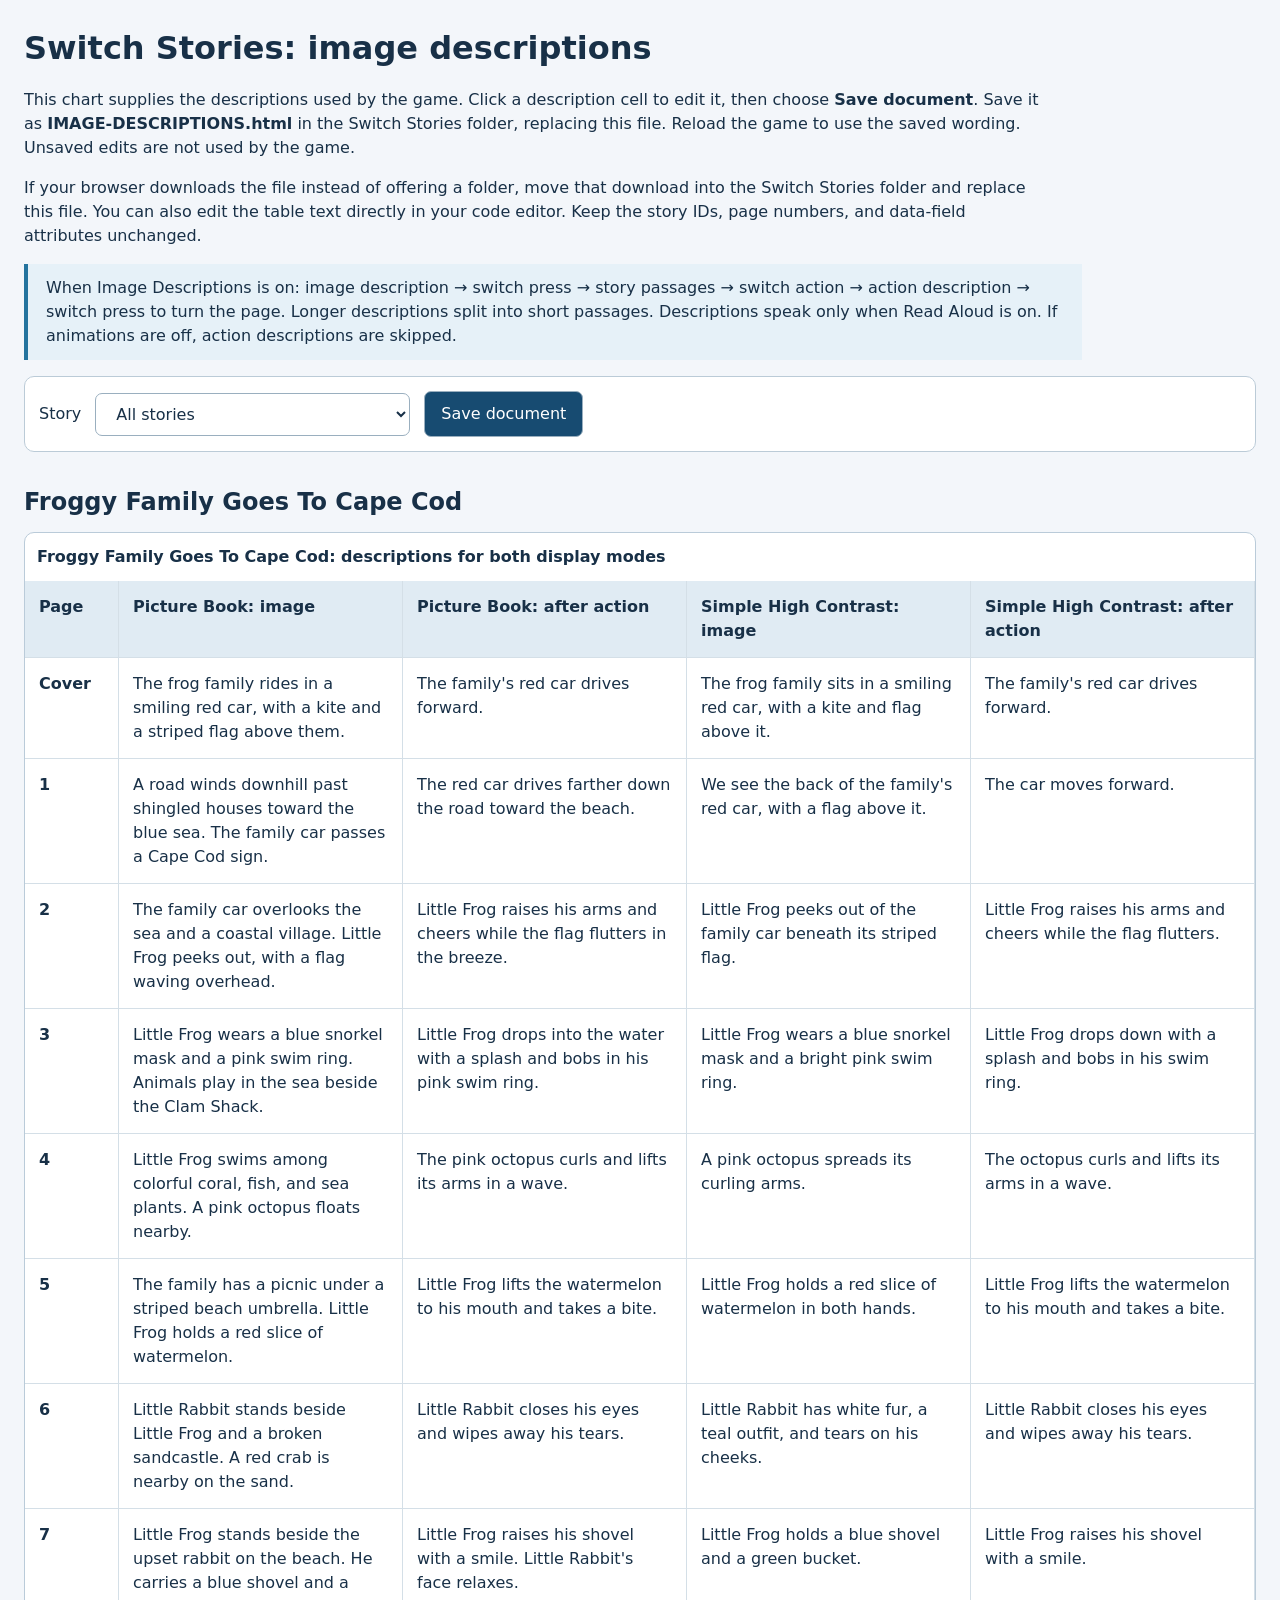
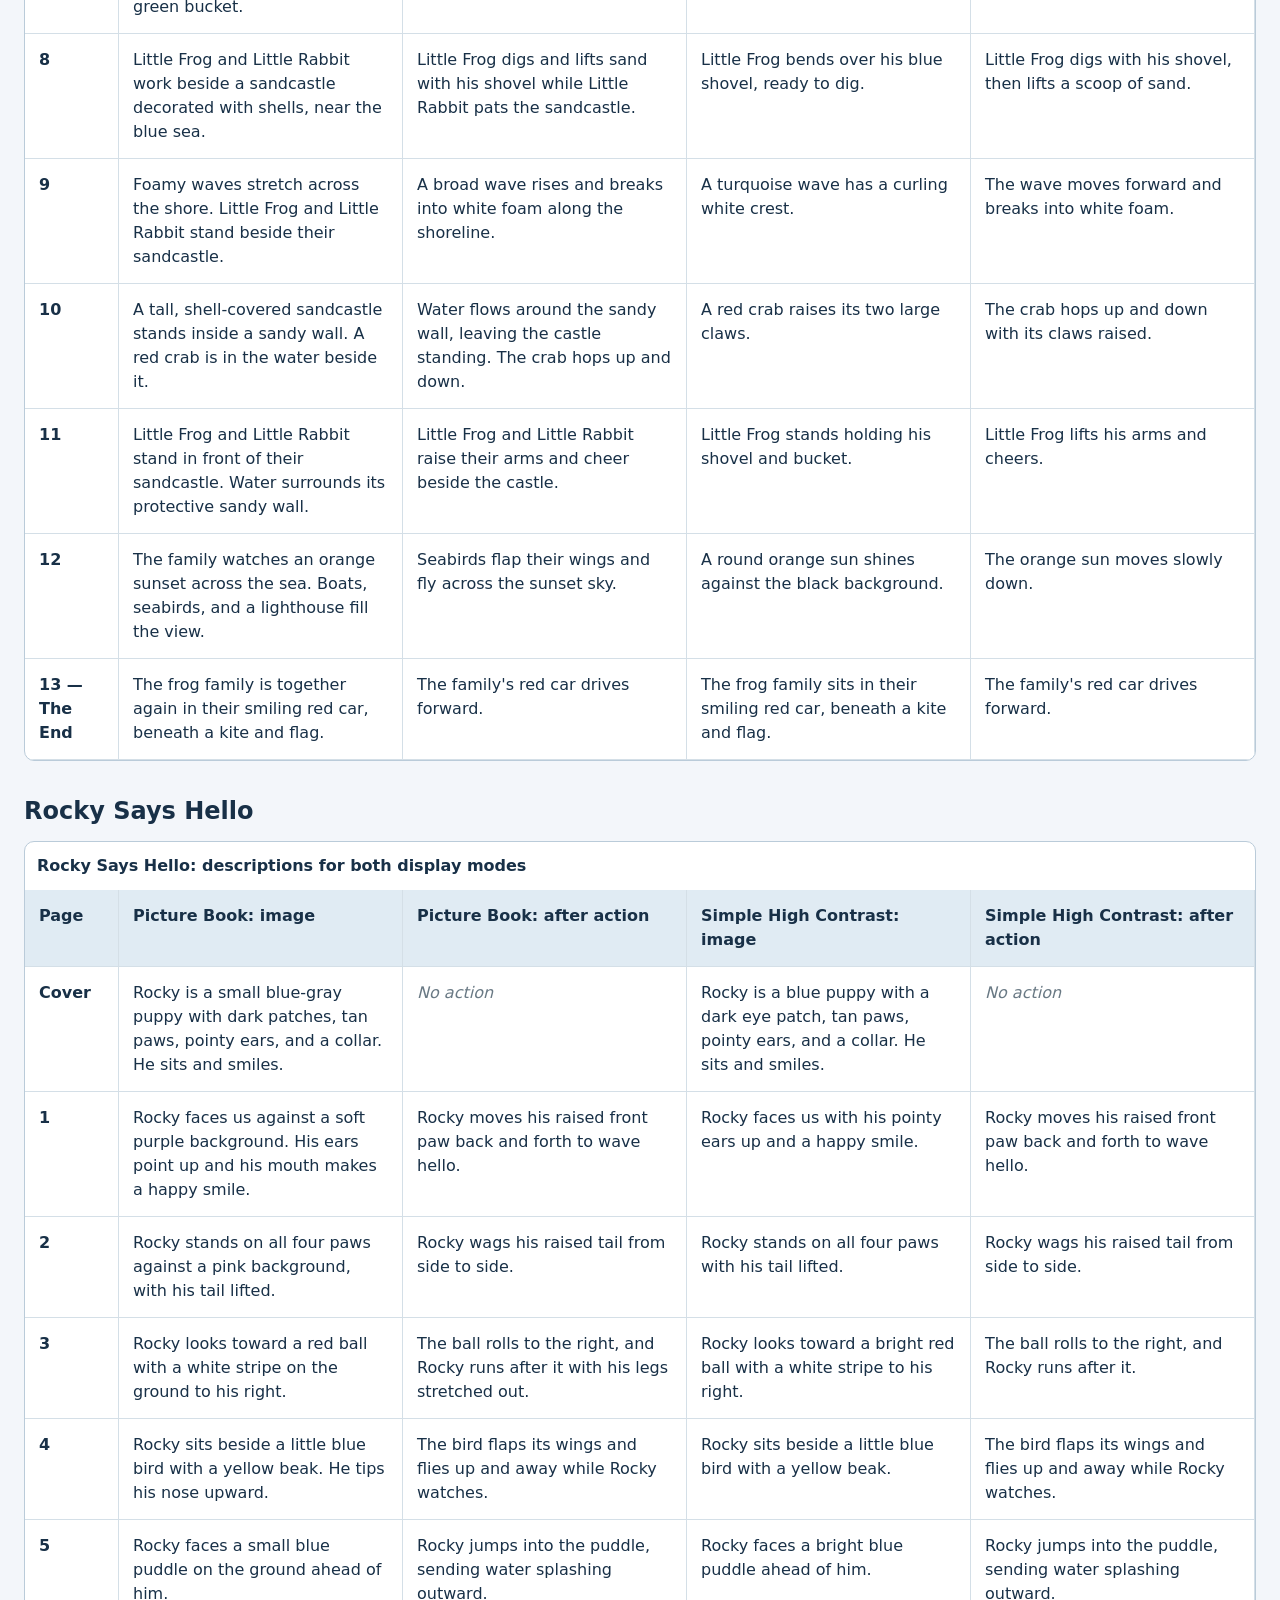
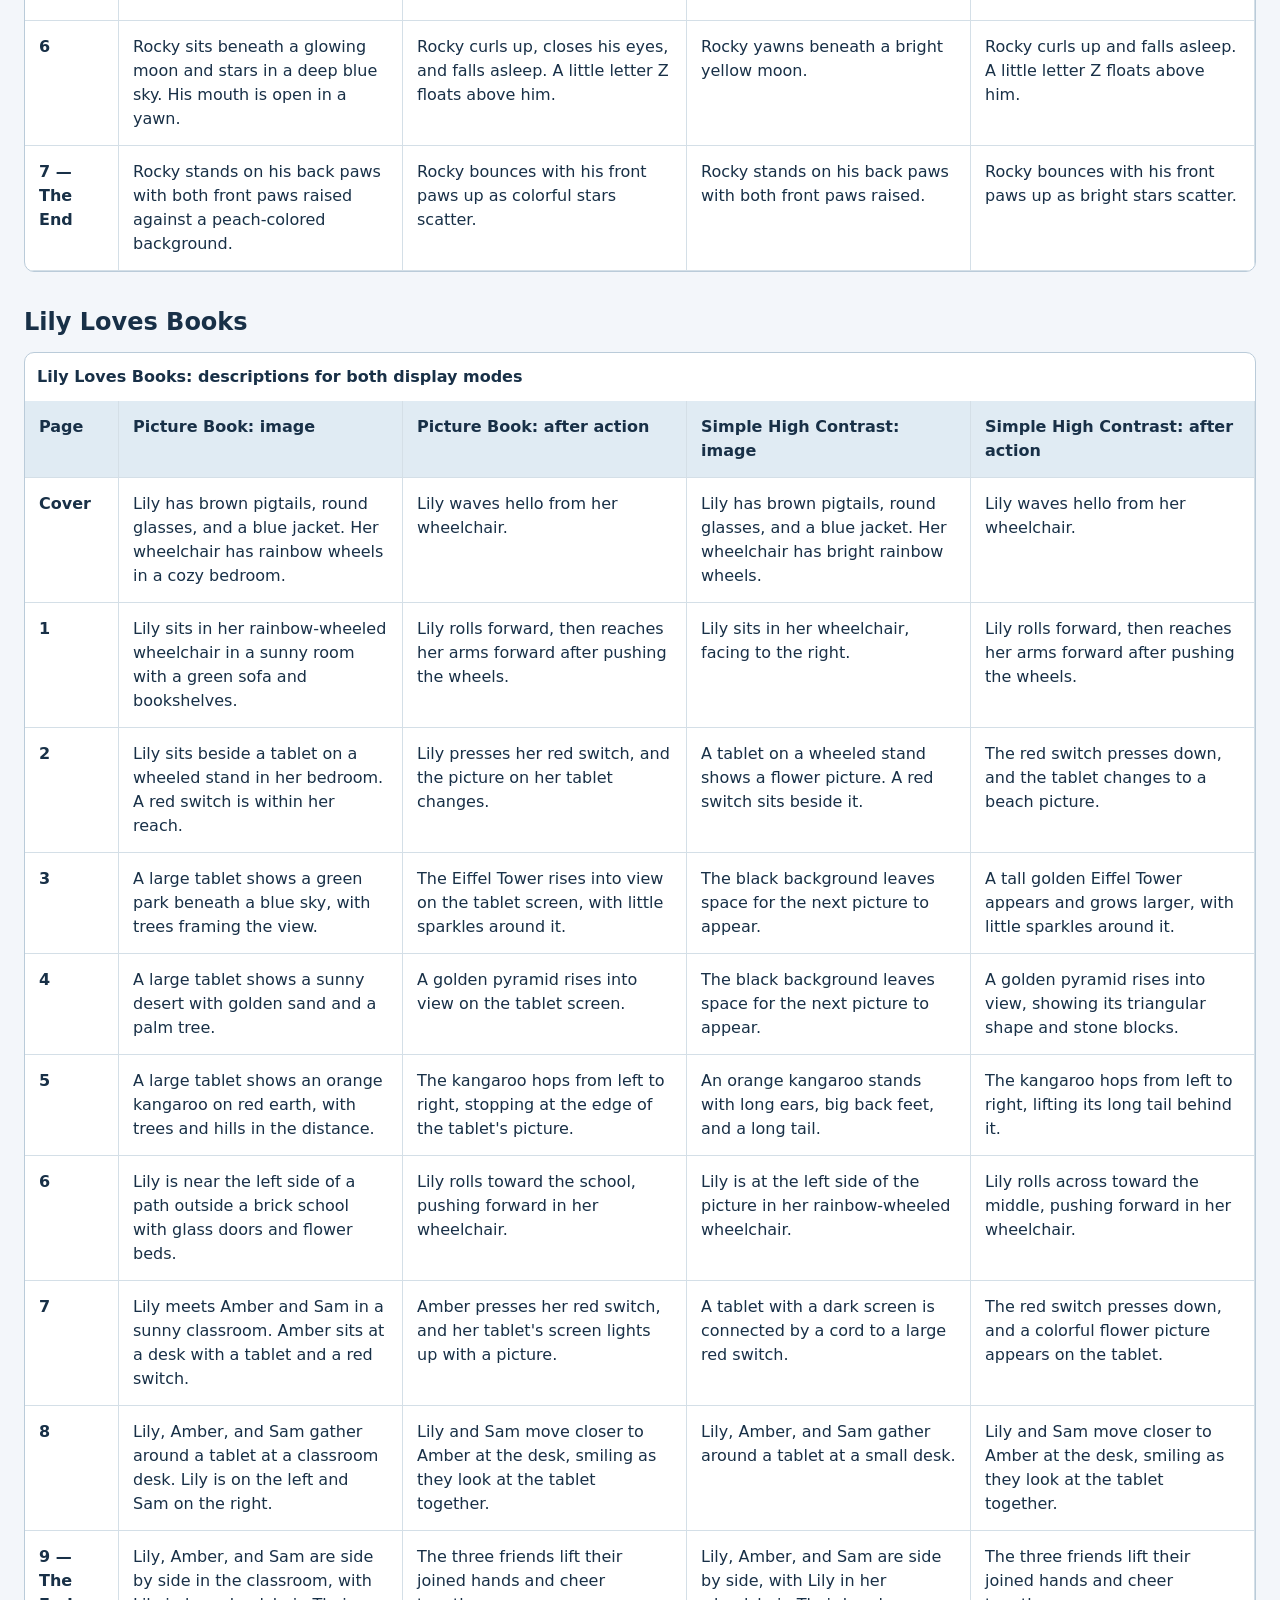
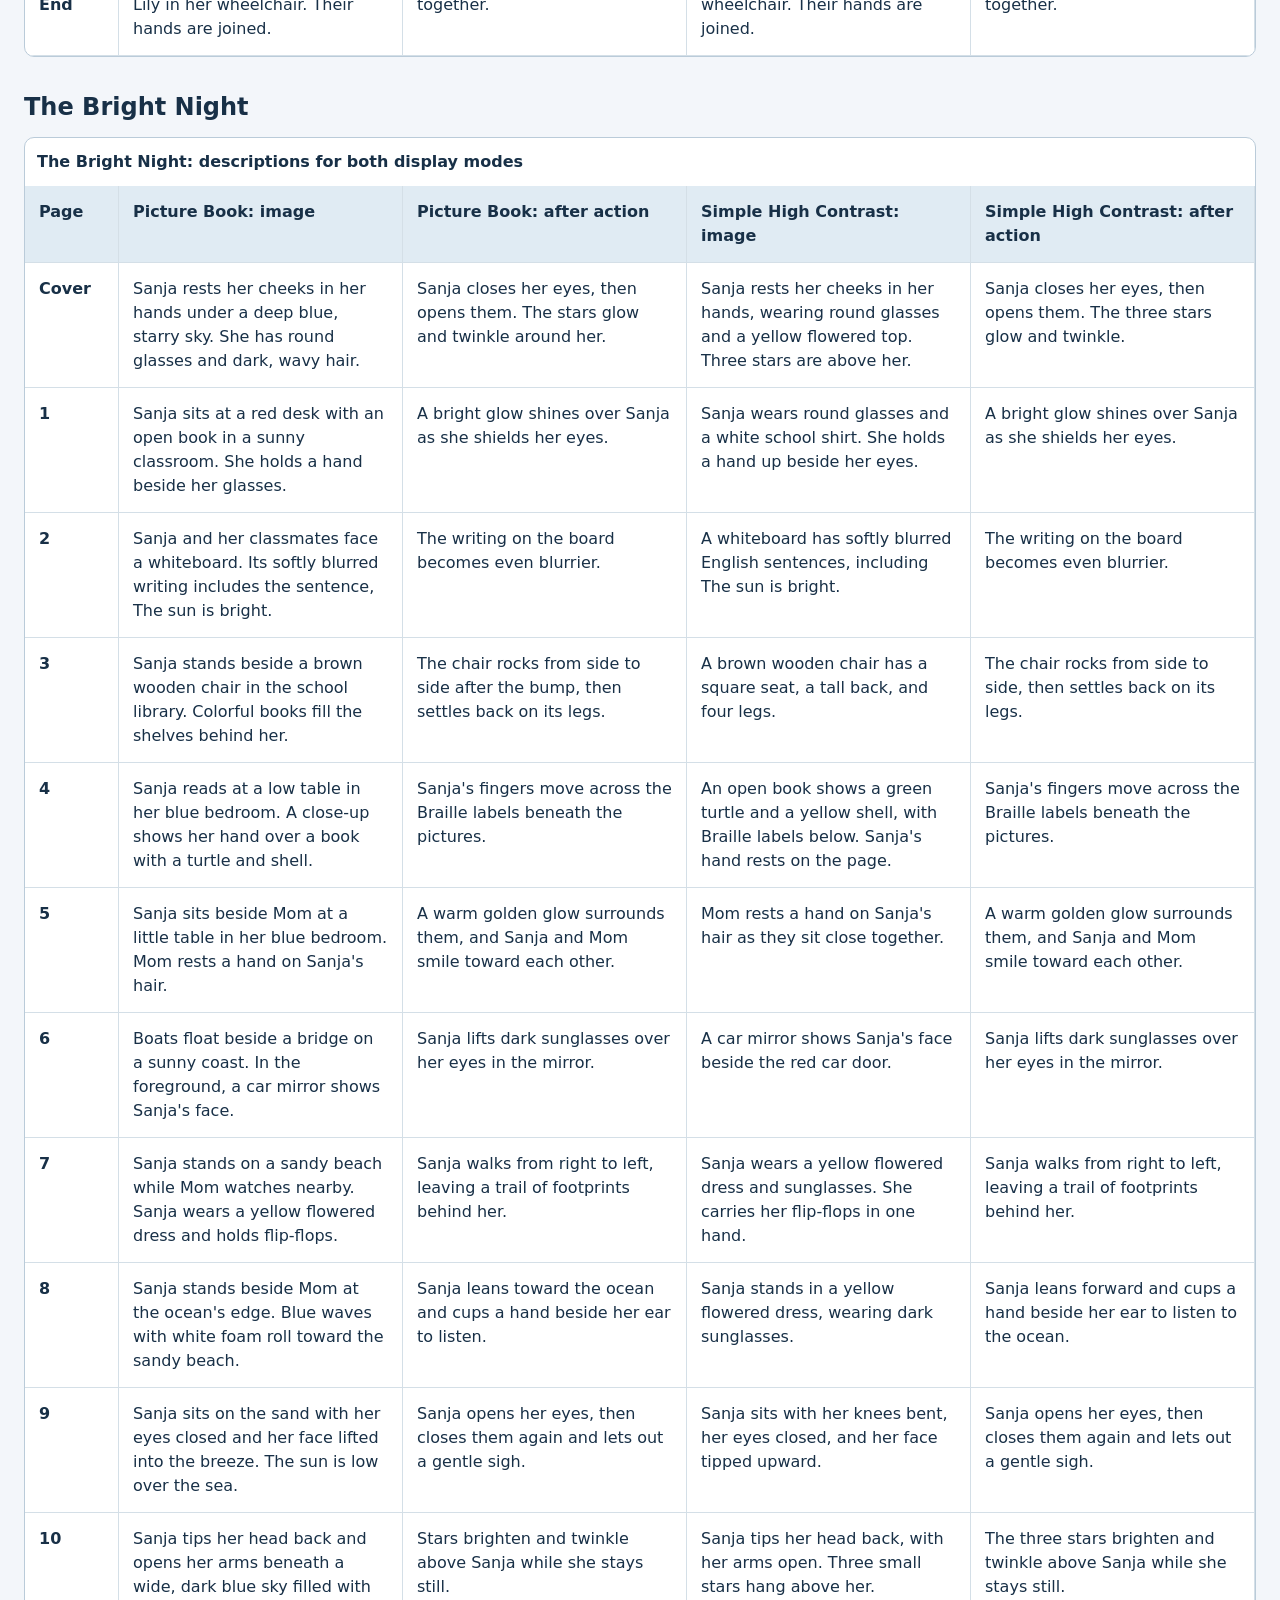
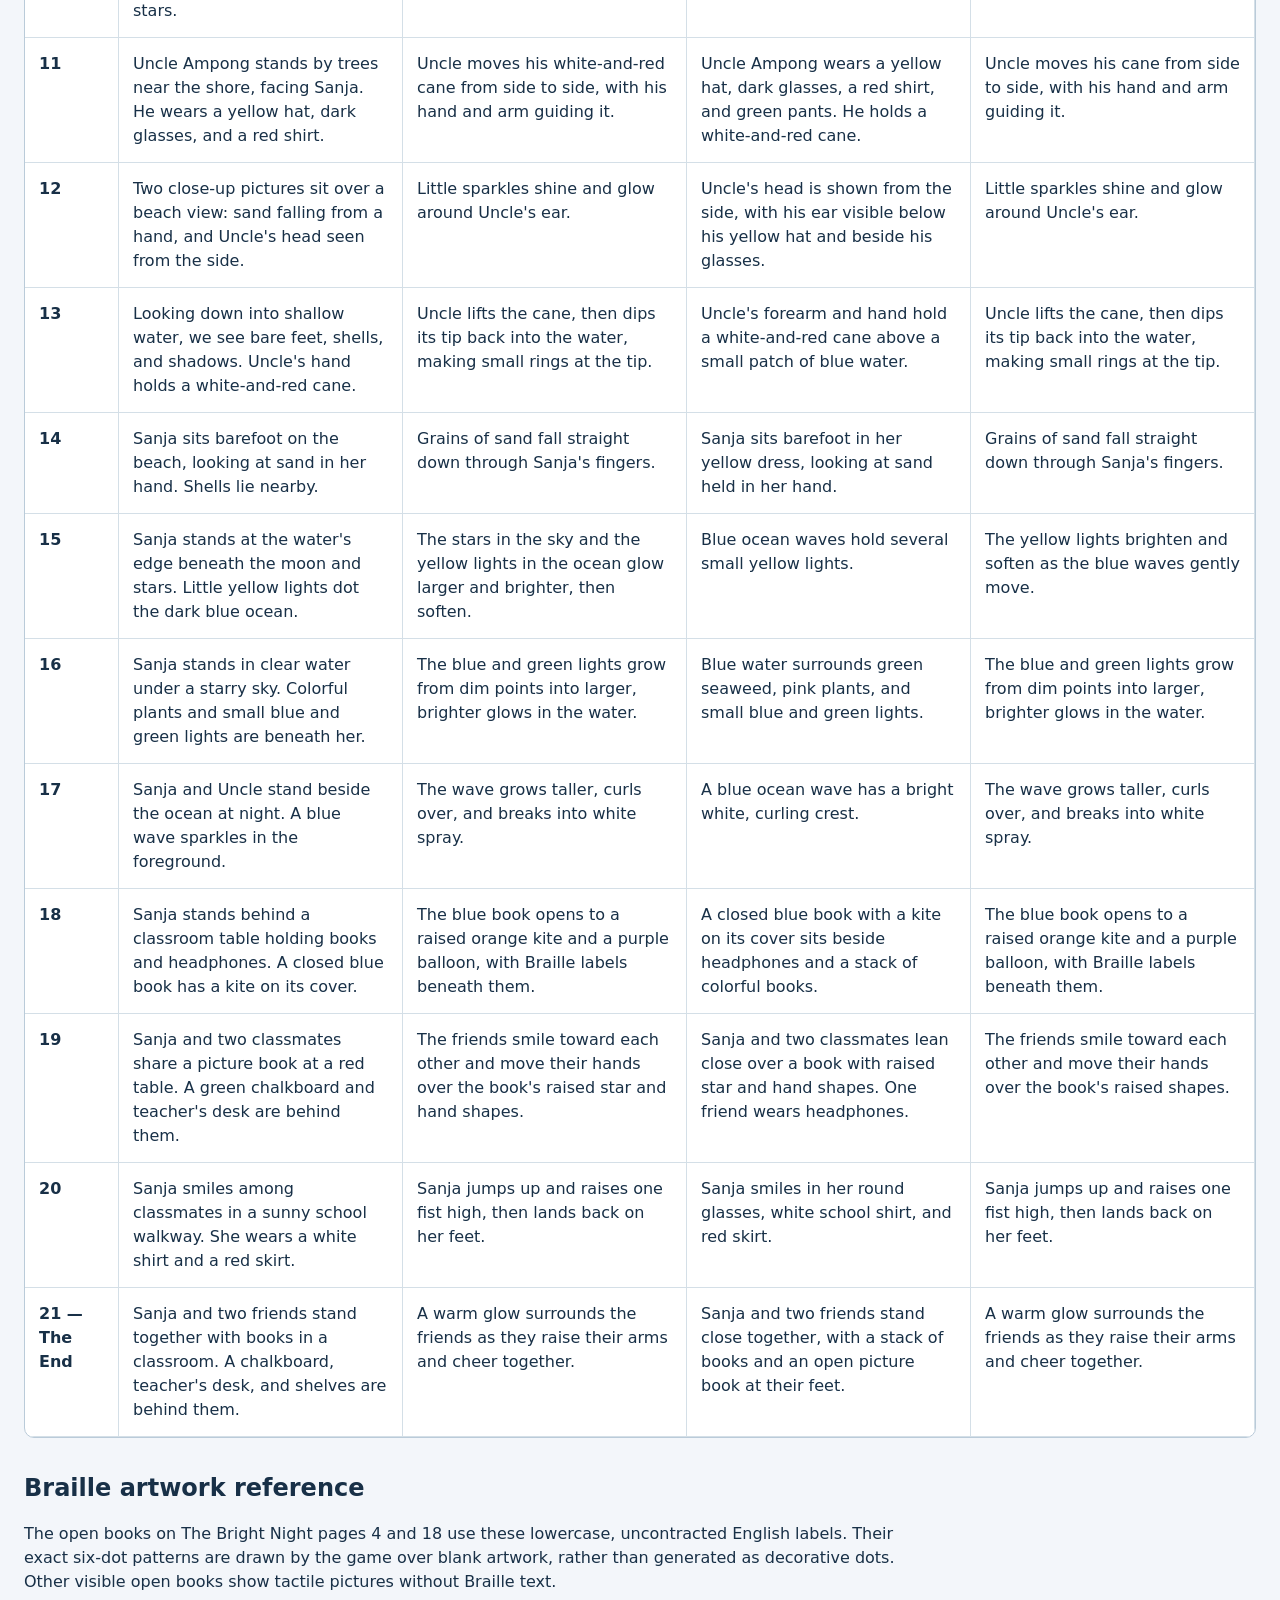
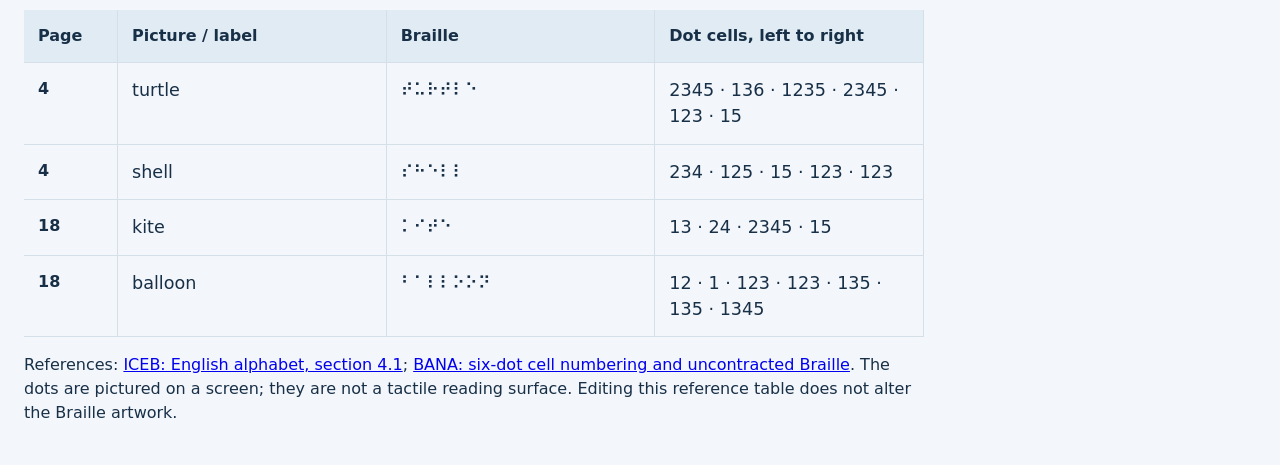
==== IMAGE-DESCRIPTIONS.html @ e86f1f26 "Switch Stories: website copy in its own Pages repo Moved from narbehouse.github.io/bennyshub/apps/ga" ====
<!doctype html>
<html lang="en">
<head>
<meta charset="utf-8">
<meta name="viewport" content="width=device-width,initial-scale=1">
<title>Switch Stories — Image Descriptions</title>
<style>
:root{font-family:system-ui,sans-serif;color:#183047;background:#f3f6fa;line-height:1.5}
body{margin:0;padding:24px}main{max-width:1560px;margin:auto}h1{margin:0;font-size:2rem}h2{margin:32px 0 12px}
p{max-width:100ch}.toolbar{position:sticky;top:0;z-index:2;display:flex;gap:14px;align-items:center;flex-wrap:wrap;background:#fff;padding:14px;border:1px solid #bbcbd7;border-radius:10px}
button,select{font:inherit;padding:10px 16px;border:1px solid #9aafbf;border-radius:7px;background:white;color:#183047}button{background:#174b71;color:white;cursor:pointer}
.table-scroll{overflow-x:auto;background:white;border-radius:10px;border:1px solid #bacbd9}
table{border-collapse:collapse;width:100%;min-width:960px;table-layout:fixed}th,td{padding:14px;text-align:left;vertical-align:top;border-bottom:1px solid #d4dfe7;border-right:1px solid #d4dfe7;overflow-wrap:anywhere}
thead th{background:#e0ebf3}th:first-child{width:65px}td:focus{outline:3px solid #146ca5;outline-offset:-3px;background:#fffbe3}td:empty:after{content:"No action";color:#697984;font-style:italic}
caption{padding:12px;text-align:left;font-weight:600}.note{padding:12px 18px;border-left:4px solid #24739e;background:#e6f1f8}
.braille{max-width:900px}.braille table{min-width:600px}.braille td{font-size:1.1rem}
@media print{.toolbar,.editor-help{display:none}body{padding:0;background:white}table{min-width:0;font-size:9pt}th,td{padding:7px}section{break-inside:auto}}
</style>
</head>
<body><main>
<h1>Switch Stories: image descriptions</h1>
<p class="editor-help">This chart supplies the descriptions used by the game. Click a description cell to edit it, then choose <strong>Save document</strong>. Save it as <strong>IMAGE-DESCRIPTIONS.html</strong> in the Switch Stories folder, replacing this file. Reload the game to use the saved wording. Unsaved edits are not used by the game.</p>
<p class="editor-help">If your browser downloads the file instead of offering a folder, move that download into the Switch Stories folder and replace this file. You can also edit the table text directly in your code editor. Keep the story IDs, page numbers, and data-field attributes unchanged.</p>
<p class="note">When Image Descriptions is on: image description → switch press → story passages → switch action → action description → switch press to turn the page. Longer descriptions split into short passages. Descriptions speak only when Read Aloud is on. If animations are off, action descriptions are skipped.</p>
<div class="toolbar">
<label for="story-filter">Story</label><select id="story-filter"><option value="">All stories</option><option value="froggy-family-goes-to-cape-cod">Froggy Family Goes To Cape Cod</option><option value="rocky-says-hello">Rocky Says Hello</option><option value="lily-loves-books">Lily Loves Books</option><option value="the-bright-night">The Bright Night</option></select>
<button id="save-chart" type="button">Save document</button><span id="save-status" role="status"></span>
</div>
<section data-story-section="froggy-family-goes-to-cape-cod">
<h2>Froggy Family Goes To Cape Cod</h2>
<div class="table-scroll"><table><caption>Froggy Family Goes To Cape Cod: descriptions for both display modes</caption>
<thead><tr><th scope="col">Page</th><th scope="col">Picture Book: image</th><th scope="col">Picture Book: after action</th><th scope="col">Simple High Contrast: image</th><th scope="col">Simple High Contrast: after action</th></tr></thead>
<tbody>
<tr data-story="froggy-family-goes-to-cape-cod" data-page="0"><th scope="row">Cover</th><td data-field="bookImage">The frog family rides in a smiling red car, with a kite and a striped flag above them.</td><td data-field="bookAction">The family's red car drives forward.</td><td data-field="simpleImage">The frog family sits in a smiling red car, with a kite and flag above it.</td><td data-field="simpleAction">The family's red car drives forward.</td></tr>
<tr data-story="froggy-family-goes-to-cape-cod" data-page="1"><th scope="row">1</th><td data-field="bookImage">A road winds downhill past shingled houses toward the blue sea. The family car passes a Cape Cod sign.</td><td data-field="bookAction">The red car drives farther down the road toward the beach.</td><td data-field="simpleImage">We see the back of the family's red car, with a flag above it.</td><td data-field="simpleAction">The car moves forward.</td></tr>
<tr data-story="froggy-family-goes-to-cape-cod" data-page="2"><th scope="row">2</th><td data-field="bookImage">The family car overlooks the sea and a coastal village. Little Frog peeks out, with a flag waving overhead.</td><td data-field="bookAction">Little Frog raises his arms and cheers while the flag flutters in the breeze.</td><td data-field="simpleImage">Little Frog peeks out of the family car beneath its striped flag.</td><td data-field="simpleAction">Little Frog raises his arms and cheers while the flag flutters.</td></tr>
<tr data-story="froggy-family-goes-to-cape-cod" data-page="3"><th scope="row">3</th><td data-field="bookImage">Little Frog wears a blue snorkel mask and a pink swim ring. Animals play in the sea beside the Clam Shack.</td><td data-field="bookAction">Little Frog drops into the water with a splash and bobs in his pink swim ring.</td><td data-field="simpleImage">Little Frog wears a blue snorkel mask and a bright pink swim ring.</td><td data-field="simpleAction">Little Frog drops down with a splash and bobs in his swim ring.</td></tr>
<tr data-story="froggy-family-goes-to-cape-cod" data-page="4"><th scope="row">4</th><td data-field="bookImage">Little Frog swims among colorful coral, fish, and sea plants. A pink octopus floats nearby.</td><td data-field="bookAction">The pink octopus curls and lifts its arms in a wave.</td><td data-field="simpleImage">A pink octopus spreads its curling arms.</td><td data-field="simpleAction">The octopus curls and lifts its arms in a wave.</td></tr>
<tr data-story="froggy-family-goes-to-cape-cod" data-page="5"><th scope="row">5</th><td data-field="bookImage">The family has a picnic under a striped beach umbrella. Little Frog holds a red slice of watermelon.</td><td data-field="bookAction">Little Frog lifts the watermelon to his mouth and takes a bite.</td><td data-field="simpleImage">Little Frog holds a red slice of watermelon in both hands.</td><td data-field="simpleAction">Little Frog lifts the watermelon to his mouth and takes a bite.</td></tr>
<tr data-story="froggy-family-goes-to-cape-cod" data-page="6"><th scope="row">6</th><td data-field="bookImage">Little Rabbit stands beside Little Frog and a broken sandcastle. A red crab is nearby on the sand.</td><td data-field="bookAction">Little Rabbit closes his eyes and wipes away his tears.</td><td data-field="simpleImage">Little Rabbit has white fur, a teal outfit, and tears on his cheeks.</td><td data-field="simpleAction">Little Rabbit closes his eyes and wipes away his tears.</td></tr>
<tr data-story="froggy-family-goes-to-cape-cod" data-page="7"><th scope="row">7</th><td data-field="bookImage">Little Frog stands beside the upset rabbit on the beach. He carries a blue shovel and a green bucket.</td><td data-field="bookAction">Little Frog raises his shovel with a smile. Little Rabbit's face relaxes.</td><td data-field="simpleImage">Little Frog holds a blue shovel and a green bucket.</td><td data-field="simpleAction">Little Frog raises his shovel with a smile.</td></tr>
<tr data-story="froggy-family-goes-to-cape-cod" data-page="8"><th scope="row">8</th><td data-field="bookImage">Little Frog and Little Rabbit work beside a sandcastle decorated with shells, near the blue sea.</td><td data-field="bookAction">Little Frog digs and lifts sand with his shovel while Little Rabbit pats the sandcastle.</td><td data-field="simpleImage">Little Frog bends over his blue shovel, ready to dig.</td><td data-field="simpleAction">Little Frog digs with his shovel, then lifts a scoop of sand.</td></tr>
<tr data-story="froggy-family-goes-to-cape-cod" data-page="9"><th scope="row">9</th><td data-field="bookImage">Foamy waves stretch across the shore. Little Frog and Little Rabbit stand beside their sandcastle.</td><td data-field="bookAction">A broad wave rises and breaks into white foam along the shoreline.</td><td data-field="simpleImage">A turquoise wave has a curling white crest.</td><td data-field="simpleAction">The wave moves forward and breaks into white foam.</td></tr>
<tr data-story="froggy-family-goes-to-cape-cod" data-page="10"><th scope="row">10</th><td data-field="bookImage">A tall, shell-covered sandcastle stands inside a sandy wall. A red crab is in the water beside it.</td><td data-field="bookAction">Water flows around the sandy wall, leaving the castle standing. The crab hops up and down.</td><td data-field="simpleImage">A red crab raises its two large claws.</td><td data-field="simpleAction">The crab hops up and down with its claws raised.</td></tr>
<tr data-story="froggy-family-goes-to-cape-cod" data-page="11"><th scope="row">11</th><td data-field="bookImage">Little Frog and Little Rabbit stand in front of their sandcastle. Water surrounds its protective sandy wall.</td><td data-field="bookAction">Little Frog and Little Rabbit raise their arms and cheer beside the castle.</td><td data-field="simpleImage">Little Frog stands holding his shovel and bucket.</td><td data-field="simpleAction">Little Frog lifts his arms and cheers.</td></tr>
<tr data-story="froggy-family-goes-to-cape-cod" data-page="12"><th scope="row">12</th><td data-field="bookImage">The family watches an orange sunset across the sea. Boats, seabirds, and a lighthouse fill the view.</td><td data-field="bookAction">Seabirds flap their wings and fly across the sunset sky.</td><td data-field="simpleImage">A round orange sun shines against the black background.</td><td data-field="simpleAction">The orange sun moves slowly down.</td></tr>
<tr data-story="froggy-family-goes-to-cape-cod" data-page="13"><th scope="row">13 — The End</th><td data-field="bookImage">The frog family is together again in their smiling red car, beneath a kite and flag.</td><td data-field="bookAction">The family's red car drives forward.</td><td data-field="simpleImage">The frog family sits in their smiling red car, beneath a kite and flag.</td><td data-field="simpleAction">The family's red car drives forward.</td></tr>
</tbody></table></div>
</section>
<section data-story-section="rocky-says-hello">
<h2>Rocky Says Hello</h2>
<div class="table-scroll"><table><caption>Rocky Says Hello: descriptions for both display modes</caption>
<thead><tr><th scope="col">Page</th><th scope="col">Picture Book: image</th><th scope="col">Picture Book: after action</th><th scope="col">Simple High Contrast: image</th><th scope="col">Simple High Contrast: after action</th></tr></thead>
<tbody>
<tr data-story="rocky-says-hello" data-page="0"><th scope="row">Cover</th><td data-field="bookImage">Rocky is a small blue-gray puppy with dark patches, tan paws, pointy ears, and a collar. He sits and smiles.</td><td data-field="bookAction"></td><td data-field="simpleImage">Rocky is a blue puppy with a dark eye patch, tan paws, pointy ears, and a collar. He sits and smiles.</td><td data-field="simpleAction"></td></tr>
<tr data-story="rocky-says-hello" data-page="1"><th scope="row">1</th><td data-field="bookImage">Rocky faces us against a soft purple background. His ears point up and his mouth makes a happy smile.</td><td data-field="bookAction">Rocky moves his raised front paw back and forth to wave hello.</td><td data-field="simpleImage">Rocky faces us with his pointy ears up and a happy smile.</td><td data-field="simpleAction">Rocky moves his raised front paw back and forth to wave hello.</td></tr>
<tr data-story="rocky-says-hello" data-page="2"><th scope="row">2</th><td data-field="bookImage">Rocky stands on all four paws against a pink background, with his tail lifted.</td><td data-field="bookAction">Rocky wags his raised tail from side to side.</td><td data-field="simpleImage">Rocky stands on all four paws with his tail lifted.</td><td data-field="simpleAction">Rocky wags his raised tail from side to side.</td></tr>
<tr data-story="rocky-says-hello" data-page="3"><th scope="row">3</th><td data-field="bookImage">Rocky looks toward a red ball with a white stripe on the ground to his right.</td><td data-field="bookAction">The ball rolls to the right, and Rocky runs after it with his legs stretched out.</td><td data-field="simpleImage">Rocky looks toward a bright red ball with a white stripe to his right.</td><td data-field="simpleAction">The ball rolls to the right, and Rocky runs after it.</td></tr>
<tr data-story="rocky-says-hello" data-page="4"><th scope="row">4</th><td data-field="bookImage">Rocky sits beside a little blue bird with a yellow beak. He tips his nose upward.</td><td data-field="bookAction">The bird flaps its wings and flies up and away while Rocky watches.</td><td data-field="simpleImage">Rocky sits beside a little blue bird with a yellow beak.</td><td data-field="simpleAction">The bird flaps its wings and flies up and away while Rocky watches.</td></tr>
<tr data-story="rocky-says-hello" data-page="5"><th scope="row">5</th><td data-field="bookImage">Rocky faces a small blue puddle on the ground ahead of him.</td><td data-field="bookAction">Rocky jumps into the puddle, sending water splashing outward.</td><td data-field="simpleImage">Rocky faces a bright blue puddle ahead of him.</td><td data-field="simpleAction">Rocky jumps into the puddle, sending water splashing outward.</td></tr>
<tr data-story="rocky-says-hello" data-page="6"><th scope="row">6</th><td data-field="bookImage">Rocky sits beneath a glowing moon and stars in a deep blue sky. His mouth is open in a yawn.</td><td data-field="bookAction">Rocky curls up, closes his eyes, and falls asleep. A little letter Z floats above him.</td><td data-field="simpleImage">Rocky yawns beneath a bright yellow moon.</td><td data-field="simpleAction">Rocky curls up and falls asleep. A little letter Z floats above him.</td></tr>
<tr data-story="rocky-says-hello" data-page="7"><th scope="row">7 — The End</th><td data-field="bookImage">Rocky stands on his back paws with both front paws raised against a peach-colored background.</td><td data-field="bookAction">Rocky bounces with his front paws up as colorful stars scatter.</td><td data-field="simpleImage">Rocky stands on his back paws with both front paws raised.</td><td data-field="simpleAction">Rocky bounces with his front paws up as bright stars scatter.</td></tr>
</tbody></table></div>
</section>
<section data-story-section="lily-loves-books">
<h2>Lily Loves Books</h2>
<div class="table-scroll"><table><caption>Lily Loves Books: descriptions for both display modes</caption>
<thead><tr><th scope="col">Page</th><th scope="col">Picture Book: image</th><th scope="col">Picture Book: after action</th><th scope="col">Simple High Contrast: image</th><th scope="col">Simple High Contrast: after action</th></tr></thead>
<tbody>
<tr data-story="lily-loves-books" data-page="0"><th scope="row">Cover</th><td data-field="bookImage">Lily has brown pigtails, round glasses, and a blue jacket. Her wheelchair has rainbow wheels in a cozy bedroom.</td><td data-field="bookAction">Lily waves hello from her wheelchair.</td><td data-field="simpleImage">Lily has brown pigtails, round glasses, and a blue jacket. Her wheelchair has bright rainbow wheels.</td><td data-field="simpleAction">Lily waves hello from her wheelchair.</td></tr>
<tr data-story="lily-loves-books" data-page="1"><th scope="row">1</th><td data-field="bookImage">Lily sits in her rainbow-wheeled wheelchair in a sunny room with a green sofa and bookshelves.</td><td data-field="bookAction">Lily rolls forward, then reaches her arms forward after pushing the wheels.</td><td data-field="simpleImage">Lily sits in her wheelchair, facing to the right.</td><td data-field="simpleAction">Lily rolls forward, then reaches her arms forward after pushing the wheels.</td></tr>
<tr data-story="lily-loves-books" data-page="2"><th scope="row">2</th><td data-field="bookImage">Lily sits beside a tablet on a wheeled stand in her bedroom. A red switch is within her reach.</td><td data-field="bookAction">Lily presses her red switch, and the picture on her tablet changes.</td><td data-field="simpleImage">A tablet on a wheeled stand shows a flower picture. A red switch sits beside it.</td><td data-field="simpleAction">The red switch presses down, and the tablet changes to a beach picture.</td></tr>
<tr data-story="lily-loves-books" data-page="3"><th scope="row">3</th><td data-field="bookImage">A large tablet shows a green park beneath a blue sky, with trees framing the view.</td><td data-field="bookAction">The Eiffel Tower rises into view on the tablet screen, with little sparkles around it.</td><td data-field="simpleImage">The black background leaves space for the next picture to appear.</td><td data-field="simpleAction">A tall golden Eiffel Tower appears and grows larger, with little sparkles around it.</td></tr>
<tr data-story="lily-loves-books" data-page="4"><th scope="row">4</th><td data-field="bookImage">A large tablet shows a sunny desert with golden sand and a palm tree.</td><td data-field="bookAction">A golden pyramid rises into view on the tablet screen.</td><td data-field="simpleImage">The black background leaves space for the next picture to appear.</td><td data-field="simpleAction">A golden pyramid rises into view, showing its triangular shape and stone blocks.</td></tr>
<tr data-story="lily-loves-books" data-page="5"><th scope="row">5</th><td data-field="bookImage">A large tablet shows an orange kangaroo on red earth, with trees and hills in the distance.</td><td data-field="bookAction">The kangaroo hops from left to right, stopping at the edge of the tablet's picture.</td><td data-field="simpleImage">An orange kangaroo stands with long ears, big back feet, and a long tail.</td><td data-field="simpleAction">The kangaroo hops from left to right, lifting its long tail behind it.</td></tr>
<tr data-story="lily-loves-books" data-page="6"><th scope="row">6</th><td data-field="bookImage">Lily is near the left side of a path outside a brick school with glass doors and flower beds.</td><td data-field="bookAction">Lily rolls toward the school, pushing forward in her wheelchair.</td><td data-field="simpleImage">Lily is at the left side of the picture in her rainbow-wheeled wheelchair.</td><td data-field="simpleAction">Lily rolls across toward the middle, pushing forward in her wheelchair.</td></tr>
<tr data-story="lily-loves-books" data-page="7"><th scope="row">7</th><td data-field="bookImage">Lily meets Amber and Sam in a sunny classroom. Amber sits at a desk with a tablet and a red switch.</td><td data-field="bookAction">Amber presses her red switch, and her tablet's screen lights up with a picture.</td><td data-field="simpleImage">A tablet with a dark screen is connected by a cord to a large red switch.</td><td data-field="simpleAction">The red switch presses down, and a colorful flower picture appears on the tablet.</td></tr>
<tr data-story="lily-loves-books" data-page="8"><th scope="row">8</th><td data-field="bookImage">Lily, Amber, and Sam gather around a tablet at a classroom desk. Lily is on the left and Sam on the right.</td><td data-field="bookAction">Lily and Sam move closer to Amber at the desk, smiling as they look at the tablet together.</td><td data-field="simpleImage">Lily, Amber, and Sam gather around a tablet at a small desk.</td><td data-field="simpleAction">Lily and Sam move closer to Amber at the desk, smiling as they look at the tablet together.</td></tr>
<tr data-story="lily-loves-books" data-page="9"><th scope="row">9 — The End</th><td data-field="bookImage">Lily, Amber, and Sam are side by side in the classroom, with Lily in her wheelchair. Their hands are joined.</td><td data-field="bookAction">The three friends lift their joined hands and cheer together.</td><td data-field="simpleImage">Lily, Amber, and Sam are side by side, with Lily in her wheelchair. Their hands are joined.</td><td data-field="simpleAction">The three friends lift their joined hands and cheer together.</td></tr>
</tbody></table></div>
</section>
<section data-story-section="the-bright-night">
<h2>The Bright Night</h2>
<div class="table-scroll"><table><caption>The Bright Night: descriptions for both display modes</caption>
<thead><tr><th scope="col">Page</th><th scope="col">Picture Book: image</th><th scope="col">Picture Book: after action</th><th scope="col">Simple High Contrast: image</th><th scope="col">Simple High Contrast: after action</th></tr></thead>
<tbody>
<tr data-story="the-bright-night" data-page="0"><th scope="row">Cover</th><td data-field="bookImage">Sanja rests her cheeks in her hands under a deep blue, starry sky. She has round glasses and dark, wavy hair.</td><td data-field="bookAction">Sanja closes her eyes, then opens them. The stars glow and twinkle around her.</td><td data-field="simpleImage">Sanja rests her cheeks in her hands, wearing round glasses and a yellow flowered top. Three stars are above her.</td><td data-field="simpleAction">Sanja closes her eyes, then opens them. The three stars glow and twinkle.</td></tr>
<tr data-story="the-bright-night" data-page="1"><th scope="row">1</th><td data-field="bookImage">Sanja sits at a red desk with an open book in a sunny classroom. She holds a hand beside her glasses.</td><td data-field="bookAction">A bright glow shines over Sanja as she shields her eyes.</td><td data-field="simpleImage">Sanja wears round glasses and a white school shirt. She holds a hand up beside her eyes.</td><td data-field="simpleAction">A bright glow shines over Sanja as she shields her eyes.</td></tr>
<tr data-story="the-bright-night" data-page="2"><th scope="row">2</th><td data-field="bookImage">Sanja and her classmates face a whiteboard. Its softly blurred writing includes the sentence, The sun is bright.</td><td data-field="bookAction">The writing on the board becomes even blurrier.</td><td data-field="simpleImage">A whiteboard has softly blurred English sentences, including The sun is bright.</td><td data-field="simpleAction">The writing on the board becomes even blurrier.</td></tr>
<tr data-story="the-bright-night" data-page="3"><th scope="row">3</th><td data-field="bookImage">Sanja stands beside a brown wooden chair in the school library. Colorful books fill the shelves behind her.</td><td data-field="bookAction">The chair rocks from side to side after the bump, then settles back on its legs.</td><td data-field="simpleImage">A brown wooden chair has a square seat, a tall back, and four legs.</td><td data-field="simpleAction">The chair rocks from side to side, then settles back on its legs.</td></tr>
<tr data-story="the-bright-night" data-page="4"><th scope="row">4</th><td data-field="bookImage">Sanja reads at a low table in her blue bedroom. A close-up shows her hand over a book with a turtle and shell.</td><td data-field="bookAction">Sanja's fingers move across the Braille labels beneath the pictures.</td><td data-field="simpleImage">An open book shows a green turtle and a yellow shell, with Braille labels below. Sanja's hand rests on the page.</td><td data-field="simpleAction">Sanja's fingers move across the Braille labels beneath the pictures.</td></tr>
<tr data-story="the-bright-night" data-page="5"><th scope="row">5</th><td data-field="bookImage">Sanja sits beside Mom at a little table in her blue bedroom. Mom rests a hand on Sanja's hair.</td><td data-field="bookAction">A warm golden glow surrounds them, and Sanja and Mom smile toward each other.</td><td data-field="simpleImage">Mom rests a hand on Sanja's hair as they sit close together.</td><td data-field="simpleAction">A warm golden glow surrounds them, and Sanja and Mom smile toward each other.</td></tr>
<tr data-story="the-bright-night" data-page="6"><th scope="row">6</th><td data-field="bookImage">Boats float beside a bridge on a sunny coast. In the foreground, a car mirror shows Sanja's face.</td><td data-field="bookAction">Sanja lifts dark sunglasses over her eyes in the mirror.</td><td data-field="simpleImage">A car mirror shows Sanja's face beside the red car door.</td><td data-field="simpleAction">Sanja lifts dark sunglasses over her eyes in the mirror.</td></tr>
<tr data-story="the-bright-night" data-page="7"><th scope="row">7</th><td data-field="bookImage">Sanja stands on a sandy beach while Mom watches nearby. Sanja wears a yellow flowered dress and holds flip-flops.</td><td data-field="bookAction">Sanja walks from right to left, leaving a trail of footprints behind her.</td><td data-field="simpleImage">Sanja wears a yellow flowered dress and sunglasses. She carries her flip-flops in one hand.</td><td data-field="simpleAction">Sanja walks from right to left, leaving a trail of footprints behind her.</td></tr>
<tr data-story="the-bright-night" data-page="8"><th scope="row">8</th><td data-field="bookImage">Sanja stands beside Mom at the ocean's edge. Blue waves with white foam roll toward the sandy beach.</td><td data-field="bookAction">Sanja leans toward the ocean and cups a hand beside her ear to listen.</td><td data-field="simpleImage">Sanja stands in a yellow flowered dress, wearing dark sunglasses.</td><td data-field="simpleAction">Sanja leans forward and cups a hand beside her ear to listen to the ocean.</td></tr>
<tr data-story="the-bright-night" data-page="9"><th scope="row">9</th><td data-field="bookImage">Sanja sits on the sand with her eyes closed and her face lifted into the breeze. The sun is low over the sea.</td><td data-field="bookAction">Sanja opens her eyes, then closes them again and lets out a gentle sigh.</td><td data-field="simpleImage">Sanja sits with her knees bent, her eyes closed, and her face tipped upward.</td><td data-field="simpleAction">Sanja opens her eyes, then closes them again and lets out a gentle sigh.</td></tr>
<tr data-story="the-bright-night" data-page="10"><th scope="row">10</th><td data-field="bookImage">Sanja tips her head back and opens her arms beneath a wide, dark blue sky filled with stars.</td><td data-field="bookAction">Stars brighten and twinkle above Sanja while she stays still.</td><td data-field="simpleImage">Sanja tips her head back, with her arms open. Three small stars hang above her.</td><td data-field="simpleAction">The three stars brighten and twinkle above Sanja while she stays still.</td></tr>
<tr data-story="the-bright-night" data-page="11"><th scope="row">11</th><td data-field="bookImage">Uncle Ampong stands by trees near the shore, facing Sanja. He wears a yellow hat, dark glasses, and a red shirt.</td><td data-field="bookAction">Uncle moves his white-and-red cane from side to side, with his hand and arm guiding it.</td><td data-field="simpleImage">Uncle Ampong wears a yellow hat, dark glasses, a red shirt, and green pants. He holds a white-and-red cane.</td><td data-field="simpleAction">Uncle moves his cane from side to side, with his hand and arm guiding it.</td></tr>
<tr data-story="the-bright-night" data-page="12"><th scope="row">12</th><td data-field="bookImage">Two close-up pictures sit over a beach view: sand falling from a hand, and Uncle's head seen from the side.</td><td data-field="bookAction">Little sparkles shine and glow around Uncle's ear.</td><td data-field="simpleImage">Uncle's head is shown from the side, with his ear visible below his yellow hat and beside his glasses.</td><td data-field="simpleAction">Little sparkles shine and glow around Uncle's ear.</td></tr>
<tr data-story="the-bright-night" data-page="13"><th scope="row">13</th><td data-field="bookImage">Looking down into shallow water, we see bare feet, shells, and shadows. Uncle's hand holds a white-and-red cane.</td><td data-field="bookAction">Uncle lifts the cane, then dips its tip back into the water, making small rings at the tip.</td><td data-field="simpleImage">Uncle's forearm and hand hold a white-and-red cane above a small patch of blue water.</td><td data-field="simpleAction">Uncle lifts the cane, then dips its tip back into the water, making small rings at the tip.</td></tr>
<tr data-story="the-bright-night" data-page="14"><th scope="row">14</th><td data-field="bookImage">Sanja sits barefoot on the beach, looking at sand in her hand. Shells lie nearby.</td><td data-field="bookAction">Grains of sand fall straight down through Sanja's fingers.</td><td data-field="simpleImage">Sanja sits barefoot in her yellow dress, looking at sand held in her hand.</td><td data-field="simpleAction">Grains of sand fall straight down through Sanja's fingers.</td></tr>
<tr data-story="the-bright-night" data-page="15"><th scope="row">15</th><td data-field="bookImage">Sanja stands at the water's edge beneath the moon and stars. Little yellow lights dot the dark blue ocean.</td><td data-field="bookAction">The stars in the sky and the yellow lights in the ocean glow larger and brighter, then soften.</td><td data-field="simpleImage">Blue ocean waves hold several small yellow lights.</td><td data-field="simpleAction">The yellow lights brighten and soften as the blue waves gently move.</td></tr>
<tr data-story="the-bright-night" data-page="16"><th scope="row">16</th><td data-field="bookImage">Sanja stands in clear water under a starry sky. Colorful plants and small blue and green lights are beneath her.</td><td data-field="bookAction">The blue and green lights grow from dim points into larger, brighter glows in the water.</td><td data-field="simpleImage">Blue water surrounds green seaweed, pink plants, and small blue and green lights.</td><td data-field="simpleAction">The blue and green lights grow from dim points into larger, brighter glows in the water.</td></tr>
<tr data-story="the-bright-night" data-page="17"><th scope="row">17</th><td data-field="bookImage">Sanja and Uncle stand beside the ocean at night. A blue wave sparkles in the foreground.</td><td data-field="bookAction">The wave grows taller, curls over, and breaks into white spray.</td><td data-field="simpleImage">A blue ocean wave has a bright white, curling crest.</td><td data-field="simpleAction">The wave grows taller, curls over, and breaks into white spray.</td></tr>
<tr data-story="the-bright-night" data-page="18"><th scope="row">18</th><td data-field="bookImage">Sanja stands behind a classroom table holding books and headphones. A closed blue book has a kite on its cover.</td><td data-field="bookAction">The blue book opens to a raised orange kite and a purple balloon, with Braille labels beneath them.</td><td data-field="simpleImage">A closed blue book with a kite on its cover sits beside headphones and a stack of colorful books.</td><td data-field="simpleAction">The blue book opens to a raised orange kite and a purple balloon, with Braille labels beneath them.</td></tr>
<tr data-story="the-bright-night" data-page="19"><th scope="row">19</th><td data-field="bookImage">Sanja and two classmates share a picture book at a red table. A green chalkboard and teacher's desk are behind them.</td><td data-field="bookAction">The friends smile toward each other and move their hands over the book's raised star and hand shapes.</td><td data-field="simpleImage">Sanja and two classmates lean close over a book with raised star and hand shapes. One friend wears headphones.</td><td data-field="simpleAction">The friends smile toward each other and move their hands over the book's raised shapes.</td></tr>
<tr data-story="the-bright-night" data-page="20"><th scope="row">20</th><td data-field="bookImage">Sanja smiles among classmates in a sunny school walkway. She wears a white shirt and a red skirt.</td><td data-field="bookAction">Sanja jumps up and raises one fist high, then lands back on her feet.</td><td data-field="simpleImage">Sanja smiles in her round glasses, white school shirt, and red skirt.</td><td data-field="simpleAction">Sanja jumps up and raises one fist high, then lands back on her feet.</td></tr>
<tr data-story="the-bright-night" data-page="21"><th scope="row">21 — The End</th><td data-field="bookImage">Sanja and two friends stand together with books in a classroom. A chalkboard, teacher's desk, and shelves are behind them.</td><td data-field="bookAction">A warm glow surrounds the friends as they raise their arms and cheer together.</td><td data-field="simpleImage">Sanja and two friends stand close together, with a stack of books and an open picture book at their feet.</td><td data-field="simpleAction">A warm glow surrounds the friends as they raise their arms and cheer together.</td></tr>
</tbody></table></div>
</section>
<section class="braille"><h2>Braille artwork reference</h2>
<p>The open books on The Bright Night pages 4 and 18 use these lowercase, uncontracted English labels. Their exact six-dot patterns are drawn by the game over blank artwork, rather than generated as decorative dots. Other visible open books show tactile pictures without Braille text.</p>
<table><thead><tr><th>Page</th><th>Picture / label</th><th>Braille</th><th>Dot cells, left to right</th></tr></thead><tbody>
<tr><th>4</th><td>turtle</td><td>⠞⠥⠗⠞⠇⠑</td><td>2345 · 136 · 1235 · 2345 · 123 · 15</td></tr>
<tr><th>4</th><td>shell</td><td>⠎⠓⠑⠇⠇</td><td>234 · 125 · 15 · 123 · 123</td></tr>
<tr><th>18</th><td>kite</td><td>⠅⠊⠞⠑</td><td>13 · 24 · 2345 · 15</td></tr>
<tr><th>18</th><td>balloon</td><td>⠃⠁⠇⠇⠕⠕⠝</td><td>12 · 1 · 123 · 123 · 135 · 135 · 1345</td></tr>
</tbody></table>
<p>References: <a href="https://iceb.org/Rules%20of%20Unified%20English%20Braille%202024.pdf#page=73">ICEB: English alphabet, section 4.1</a>; <a href="https://brailleauthority.org/signage/index.html">BANA: six-dot cell numbering and uncontracted Braille</a>. The dots are pictured on a screen; they are not a tactile reading surface. Editing this reference table does not alter the Braille artwork.</p>
</section>
</main>
<script>
(function () {
 'use strict';
 const fields=['bookImage','bookAction','simpleImage','simpleAction'];
 const tableRows=()=>Array.from(document.querySelectorAll('tr[data-story][data-page]'));
 const clean=cell=>(cell.innerText||cell.textContent||'').replace(/\s+/g,' ').trim();
 function readRows(){return tableRows().map(row=>{const value={story:row.dataset.story,page:Number(row.dataset.page)};fields.forEach(key=>{value[key]=clean(row.querySelector('[data-field="'+key+'"]'));});return value;});}
 if(window.parent!==window){
  document.querySelectorAll('[contenteditable]').forEach(cell=>cell.removeAttribute('contenteditable'));
  window.parent.postMessage({type:'nss-description-chart-v1',rows:readRows()},'*');
  return;
 }
 const status=document.getElementById('save-status');status.textContent='';
 let dirty=false;
 document.querySelectorAll('td[data-field]').forEach(cell=>{
  cell.setAttribute('contenteditable','plaintext-only');
  cell.setAttribute('spellcheck','true');
  cell.addEventListener('input',()=>{dirty=true;status.textContent='Unsaved changes';});
 });
 const filter=document.getElementById('story-filter');filter.value='';
 document.querySelectorAll('[data-story-section]').forEach(section=>section.hidden=false);
 filter.addEventListener('change',()=>document.querySelectorAll('[data-story-section]').forEach(section=>section.hidden=!!filter.value&&section.dataset.storySection!==filter.value));
 function documentText(){
  const clone=document.documentElement.cloneNode(true);
  clone.querySelectorAll('td[data-field]').forEach((cell,i)=>{cell.textContent=clean(document.querySelectorAll('td[data-field]')[i]);cell.removeAttribute('contenteditable');cell.removeAttribute('spellcheck');});
  clone.querySelectorAll('[data-story-section]').forEach(section=>section.removeAttribute('hidden'));
  clone.querySelector('#save-status').textContent='';
  return '<!doctype html>\n'+clone.outerHTML;
 }
 document.getElementById('save-chart').addEventListener('click',async()=>{
  const text=documentText();
  try{
   if(window.showSaveFilePicker){
    const handle=await window.showSaveFilePicker({suggestedName:'IMAGE-DESCRIPTIONS.html',types:[{description:'HTML description chart',accept:{'text/html':['.html']}}]});
    const writable=await handle.createWritable();await writable.write(text);await writable.close();
    status.textContent='Saved. Reload the game after replacing its IMAGE-DESCRIPTIONS.html file.';
   }else{
    const url=URL.createObjectURL(new Blob([text],{type:'text/html;charset=utf-8'}));
    const a=document.createElement('a');a.href=url;a.download='IMAGE-DESCRIPTIONS.html';a.click();setTimeout(()=>URL.revokeObjectURL(url),1000);
    status.textContent='Downloaded. Replace IMAGE-DESCRIPTIONS.html in the game folder, then reload the game.';
   }
   dirty=false;
  }catch(error){status.textContent=error.name==='AbortError'?'Save canceled. Changes are still here.':'Could not save: '+error.message;}
 });
 window.addEventListener('beforeunload',event=>{if(dirty){event.preventDefault();event.returnValue='';}});
})();
</script>
</body></html>
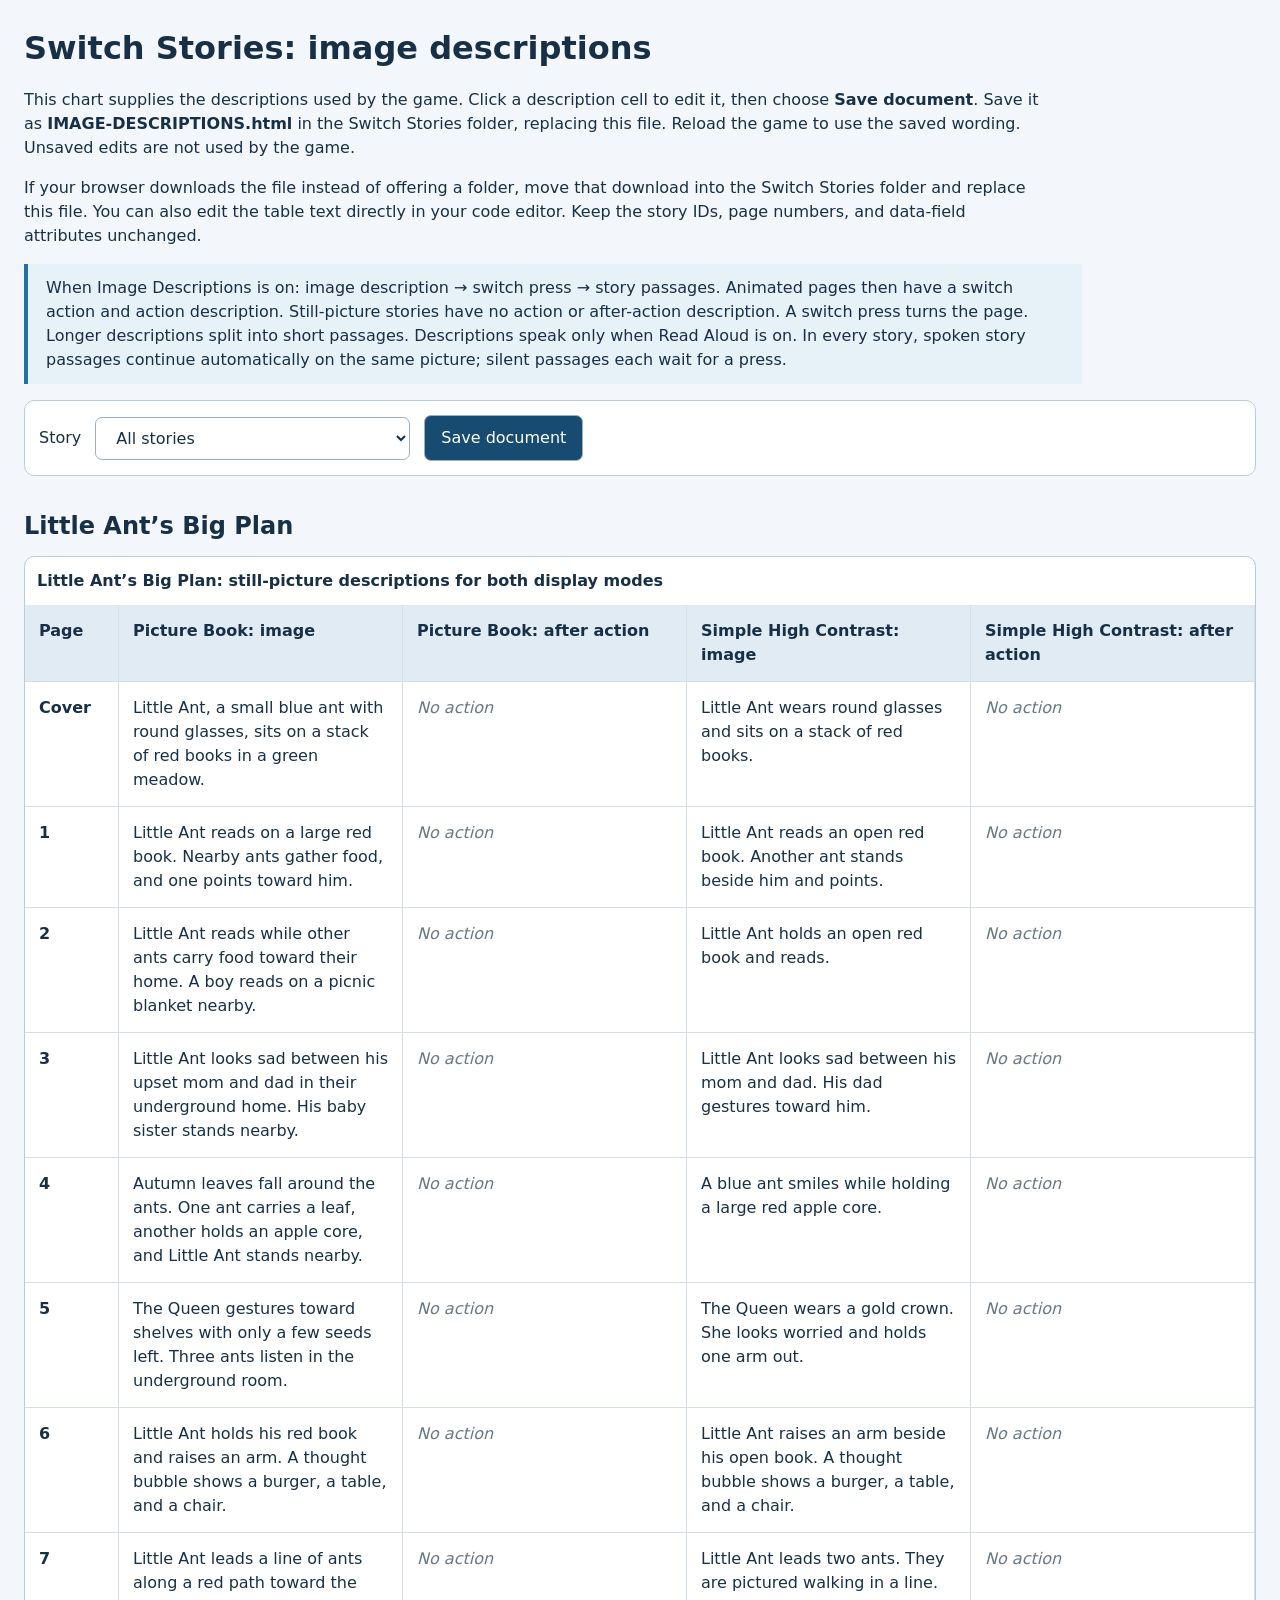
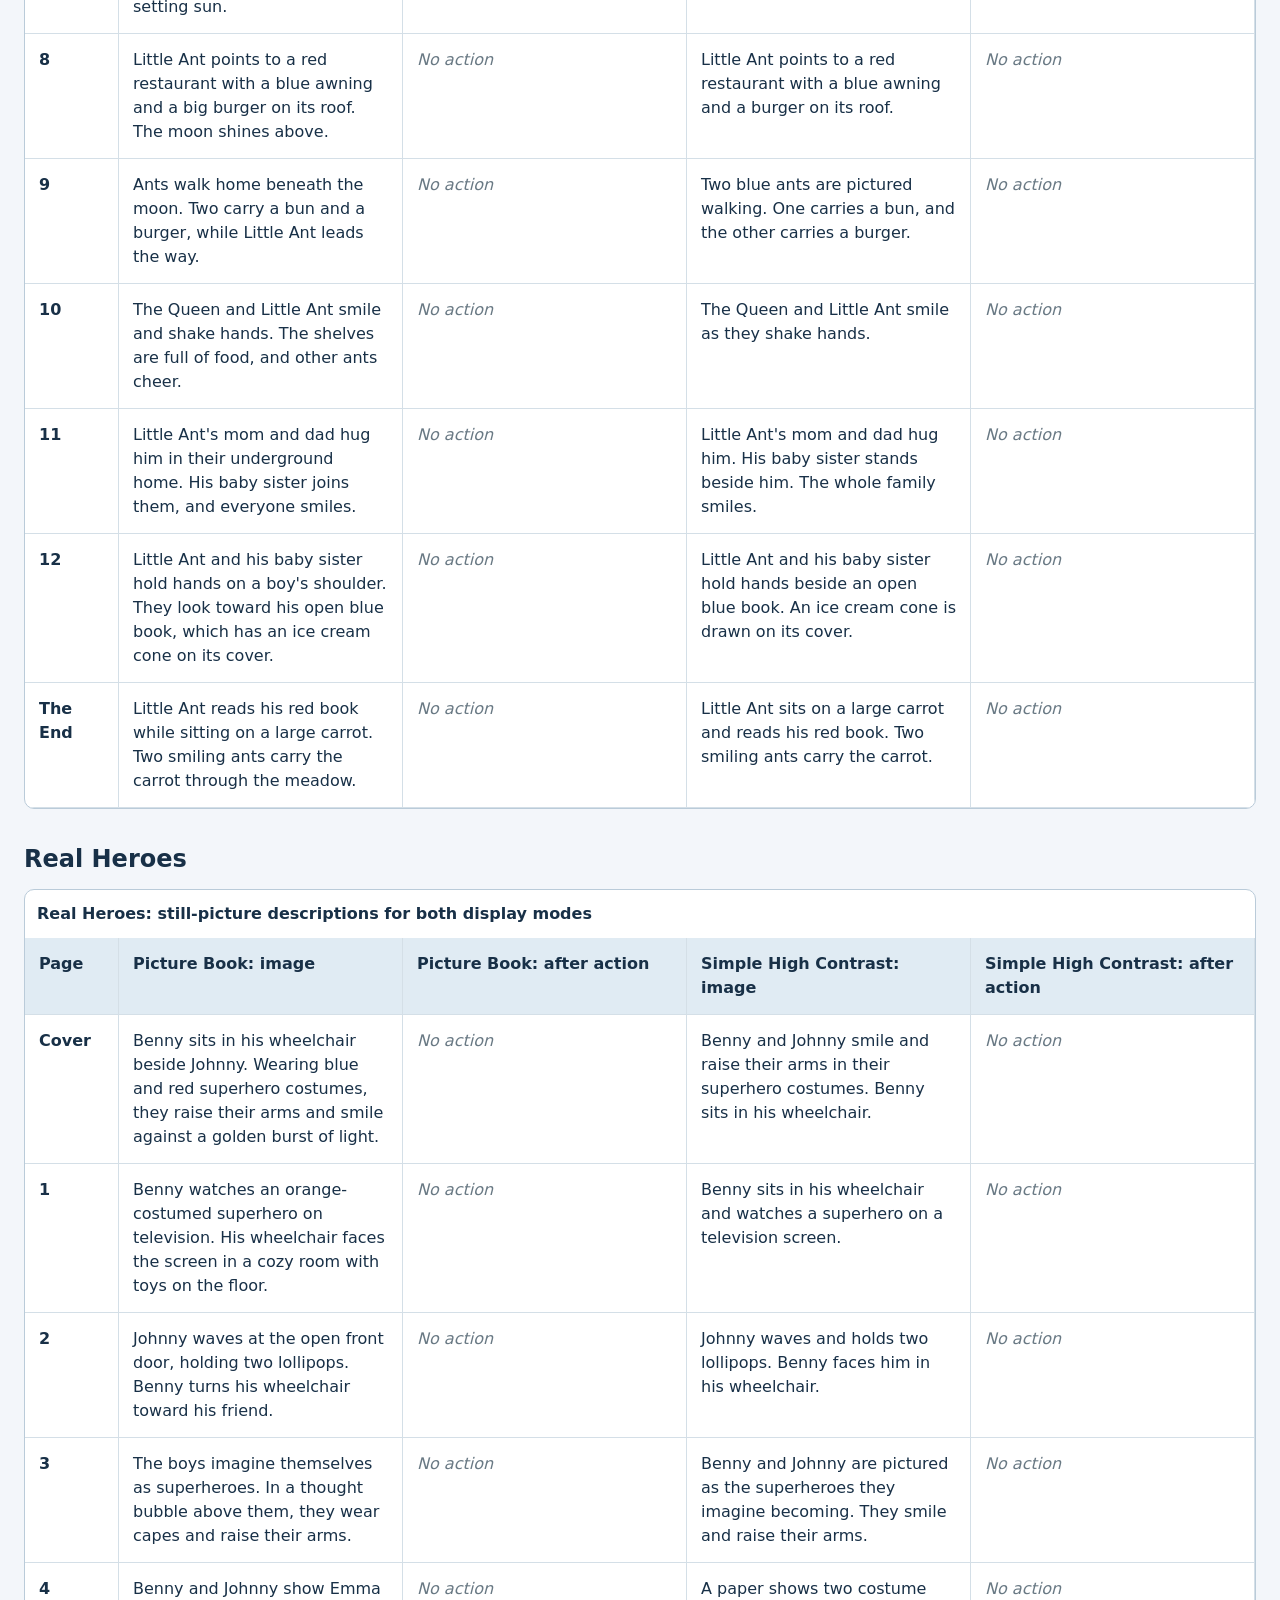
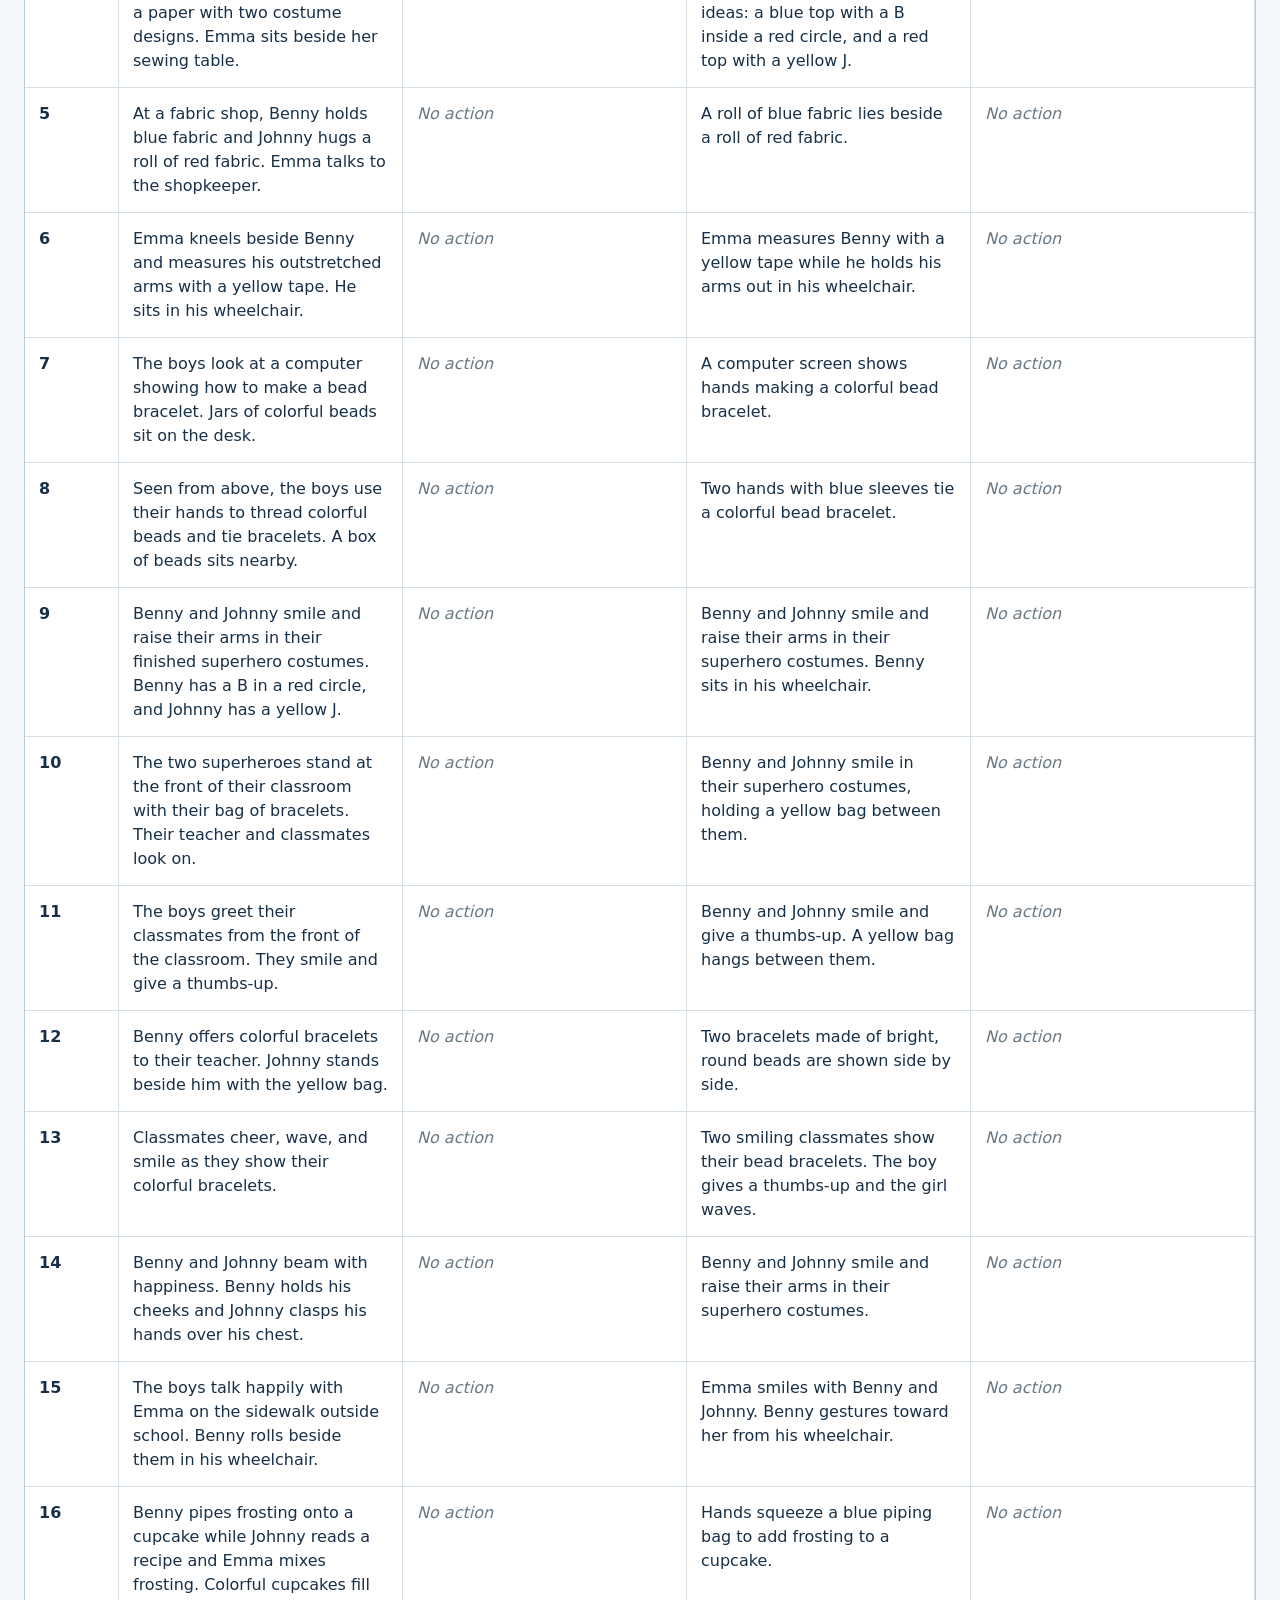
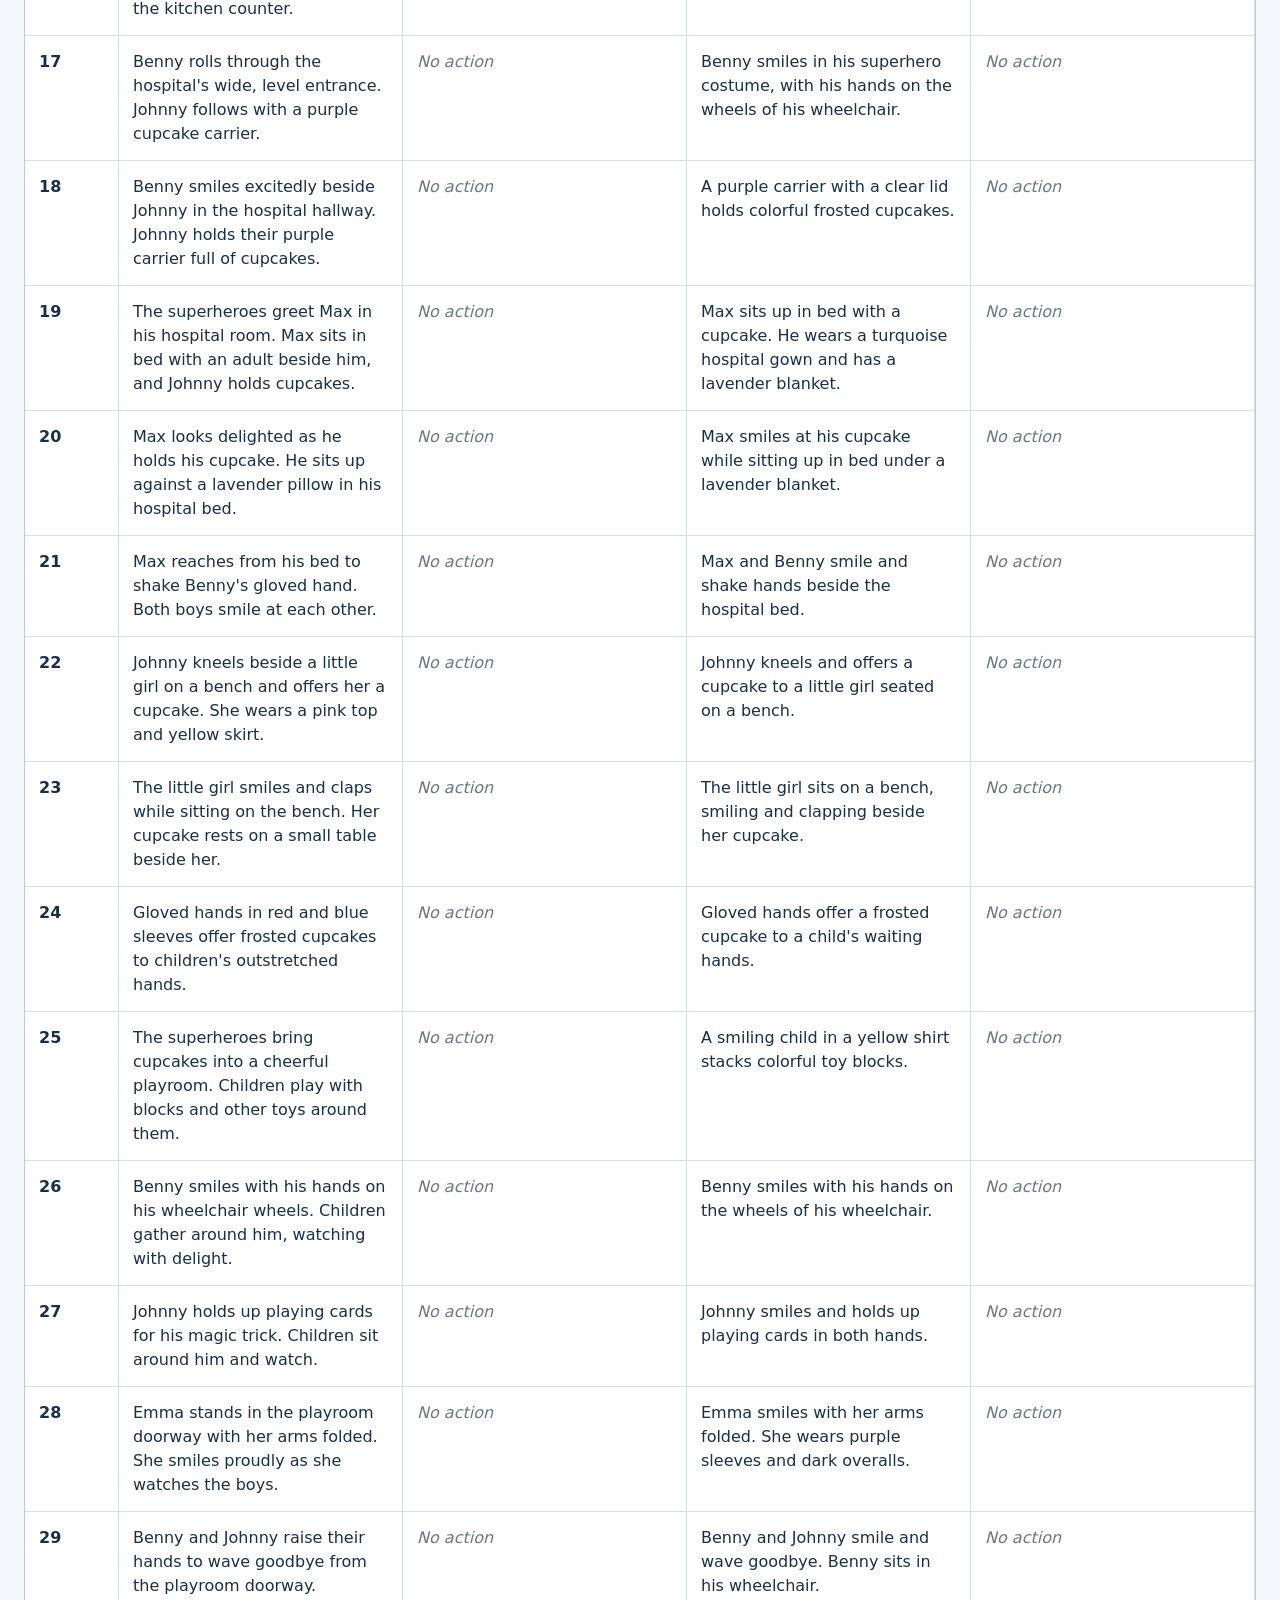
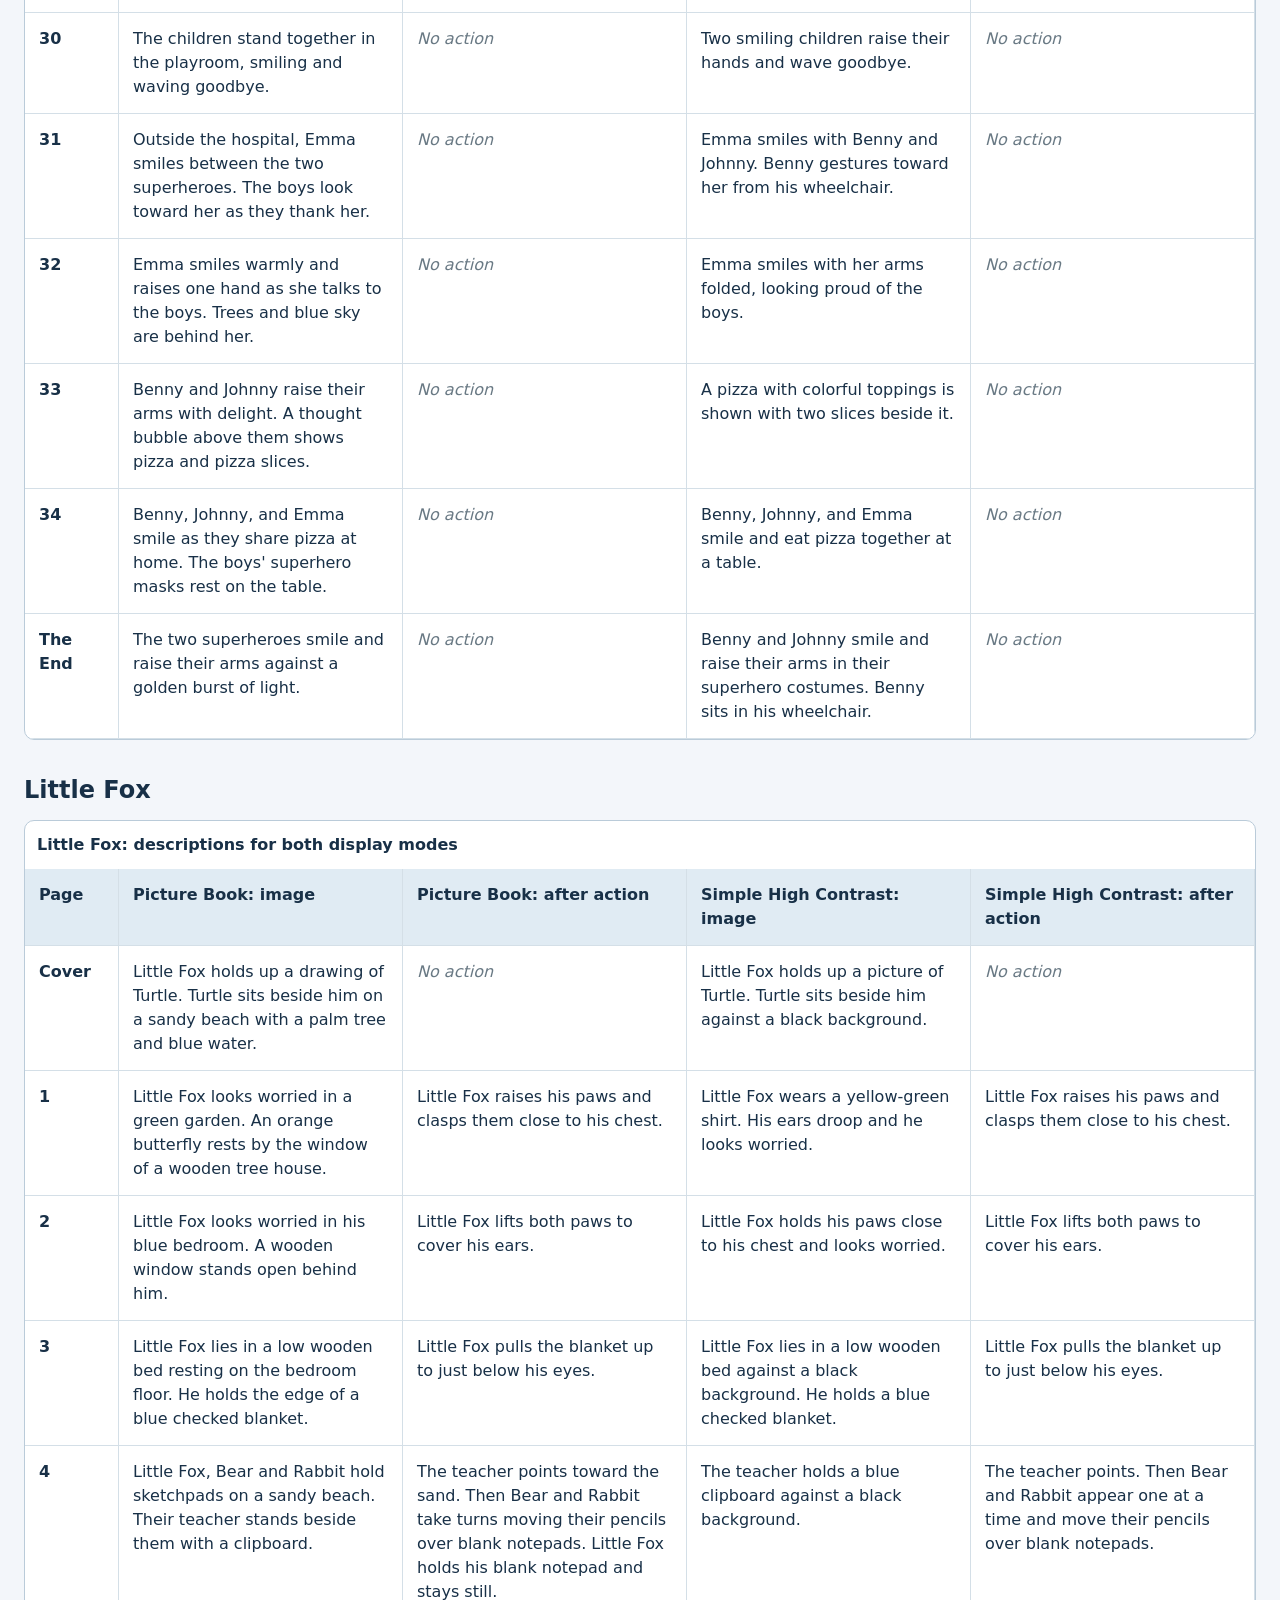
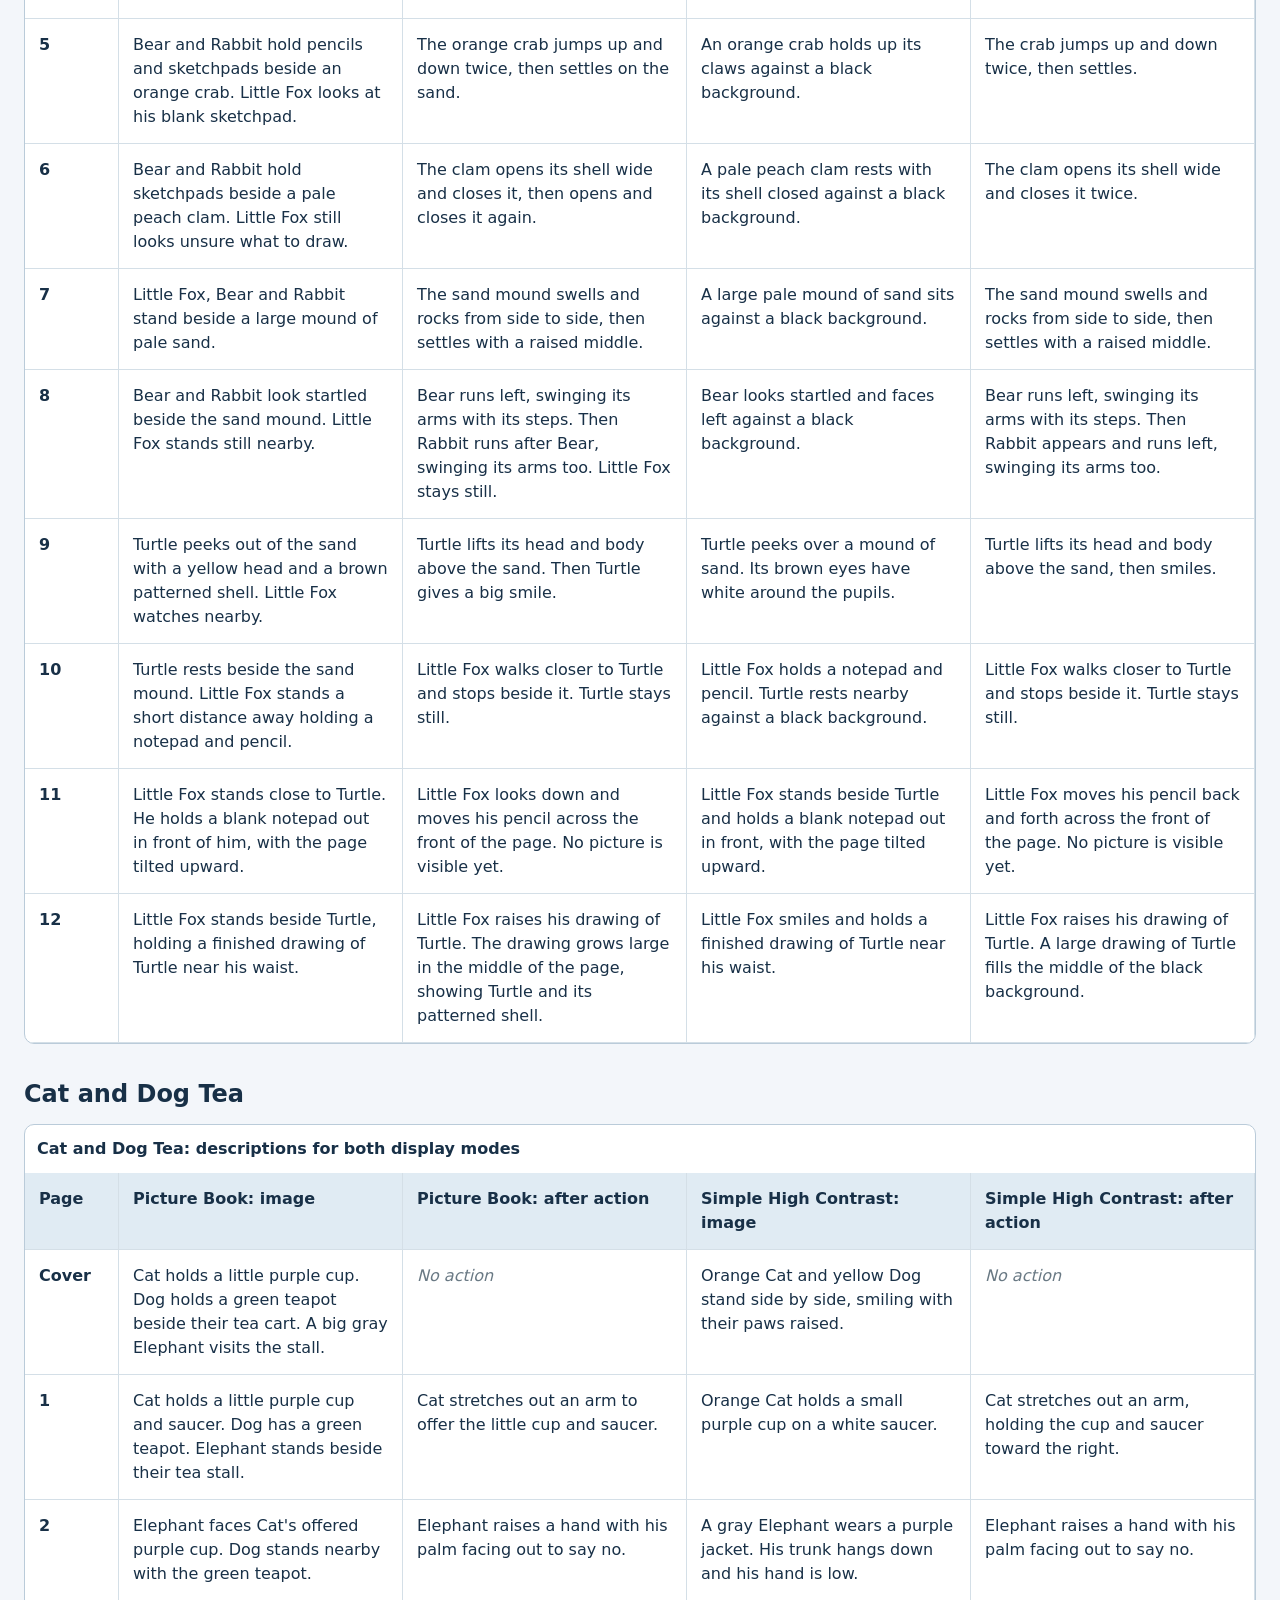
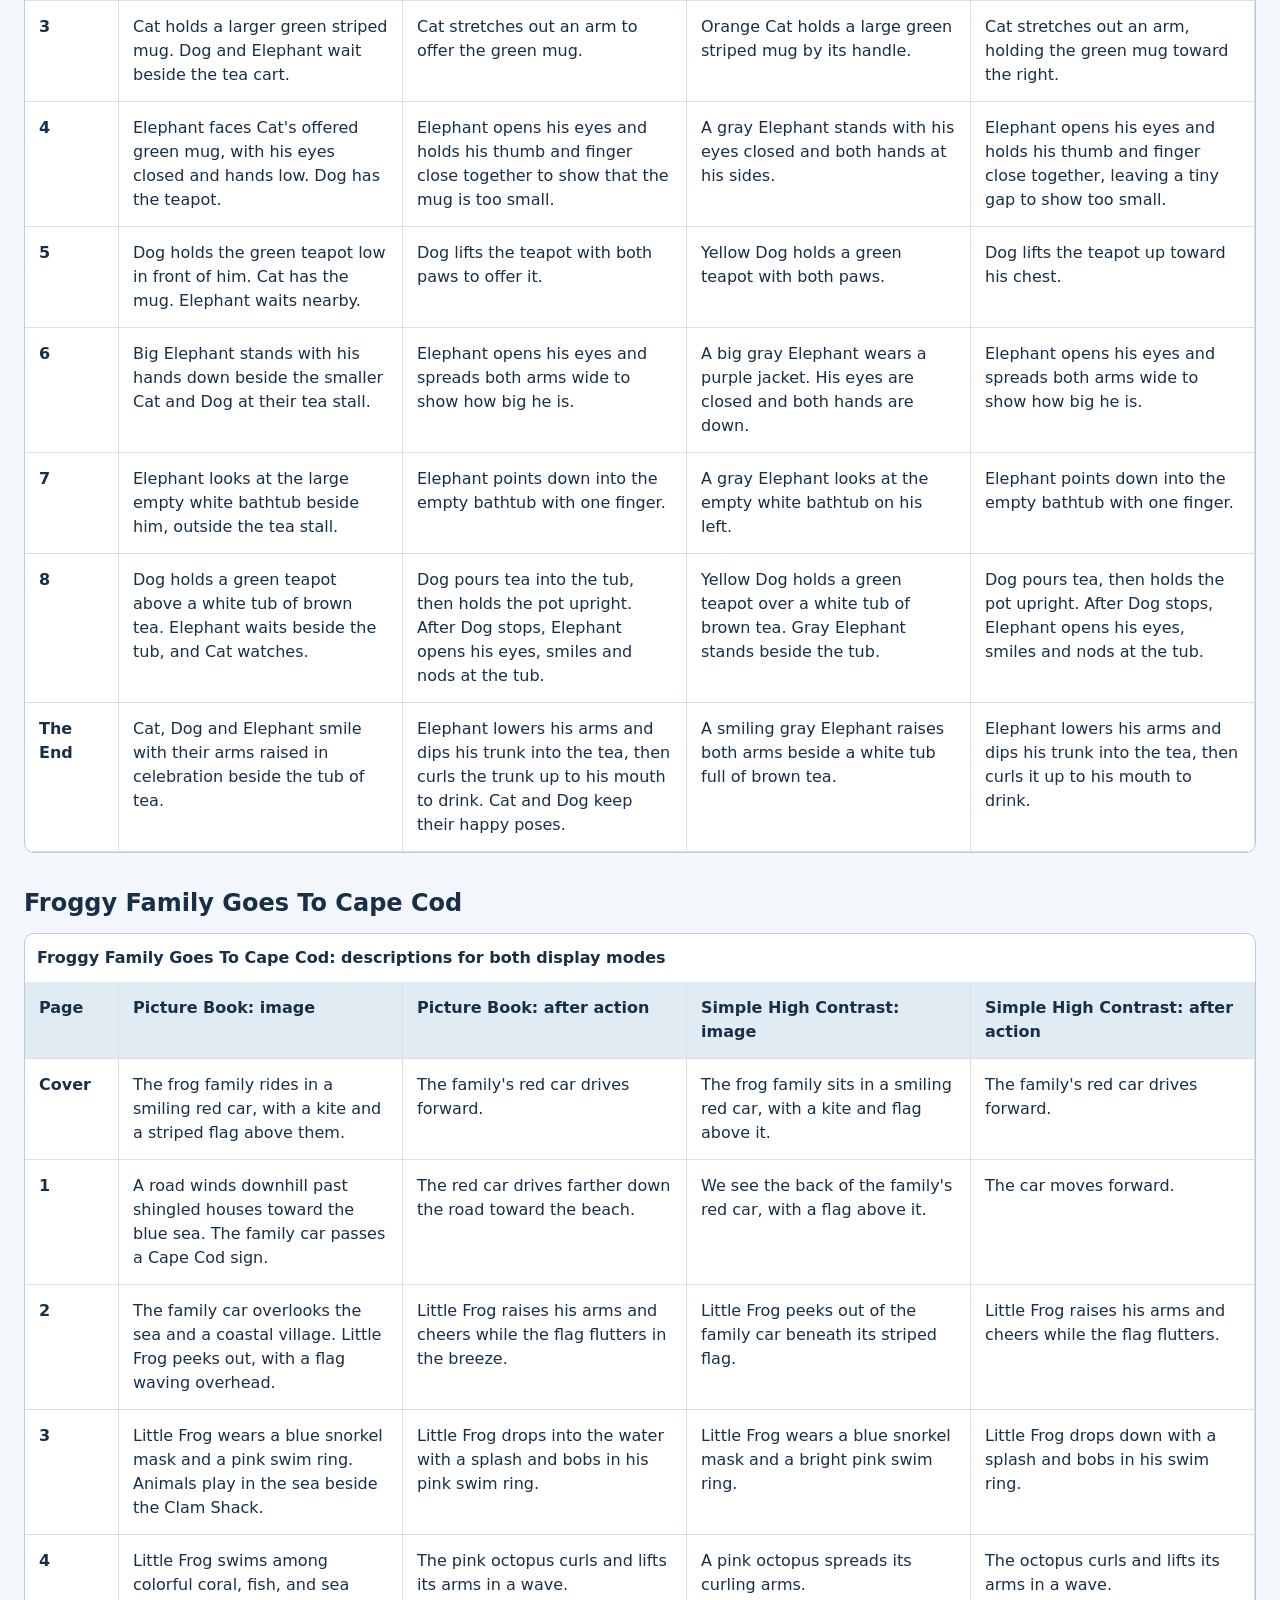
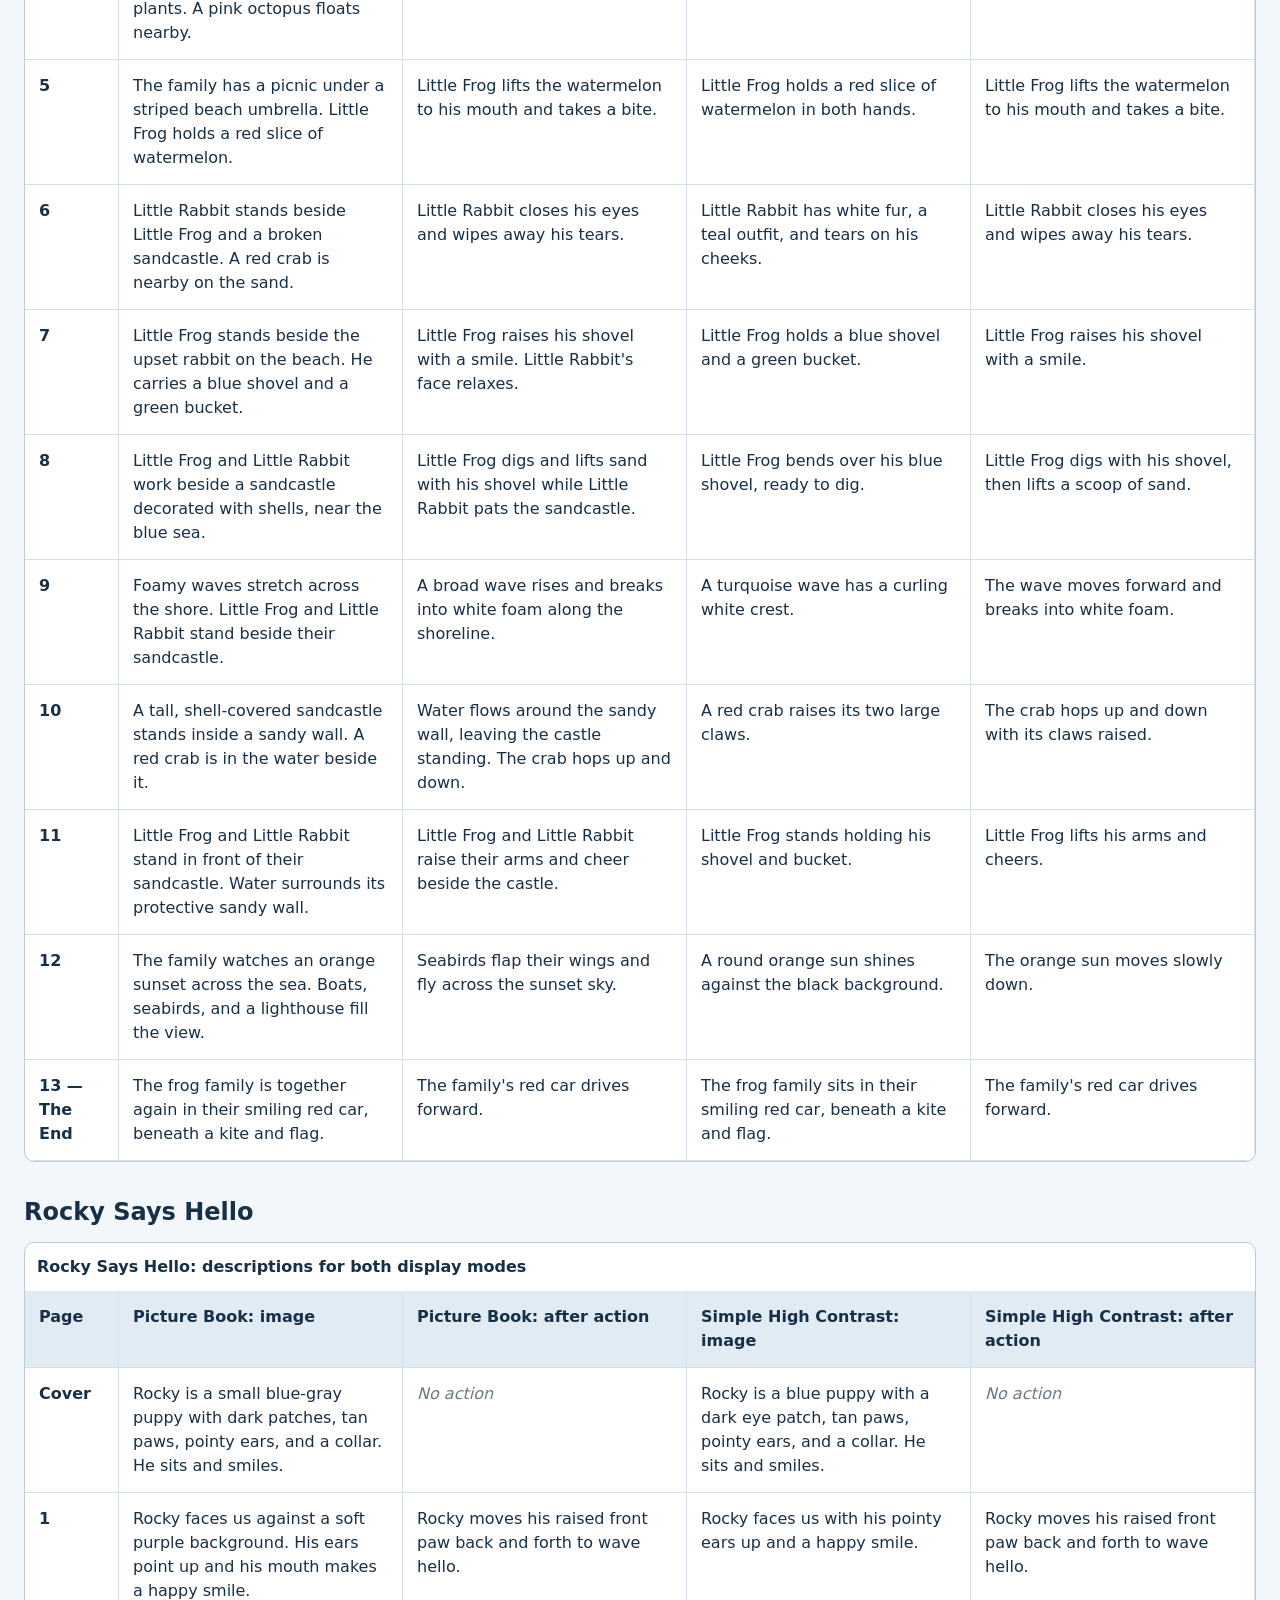
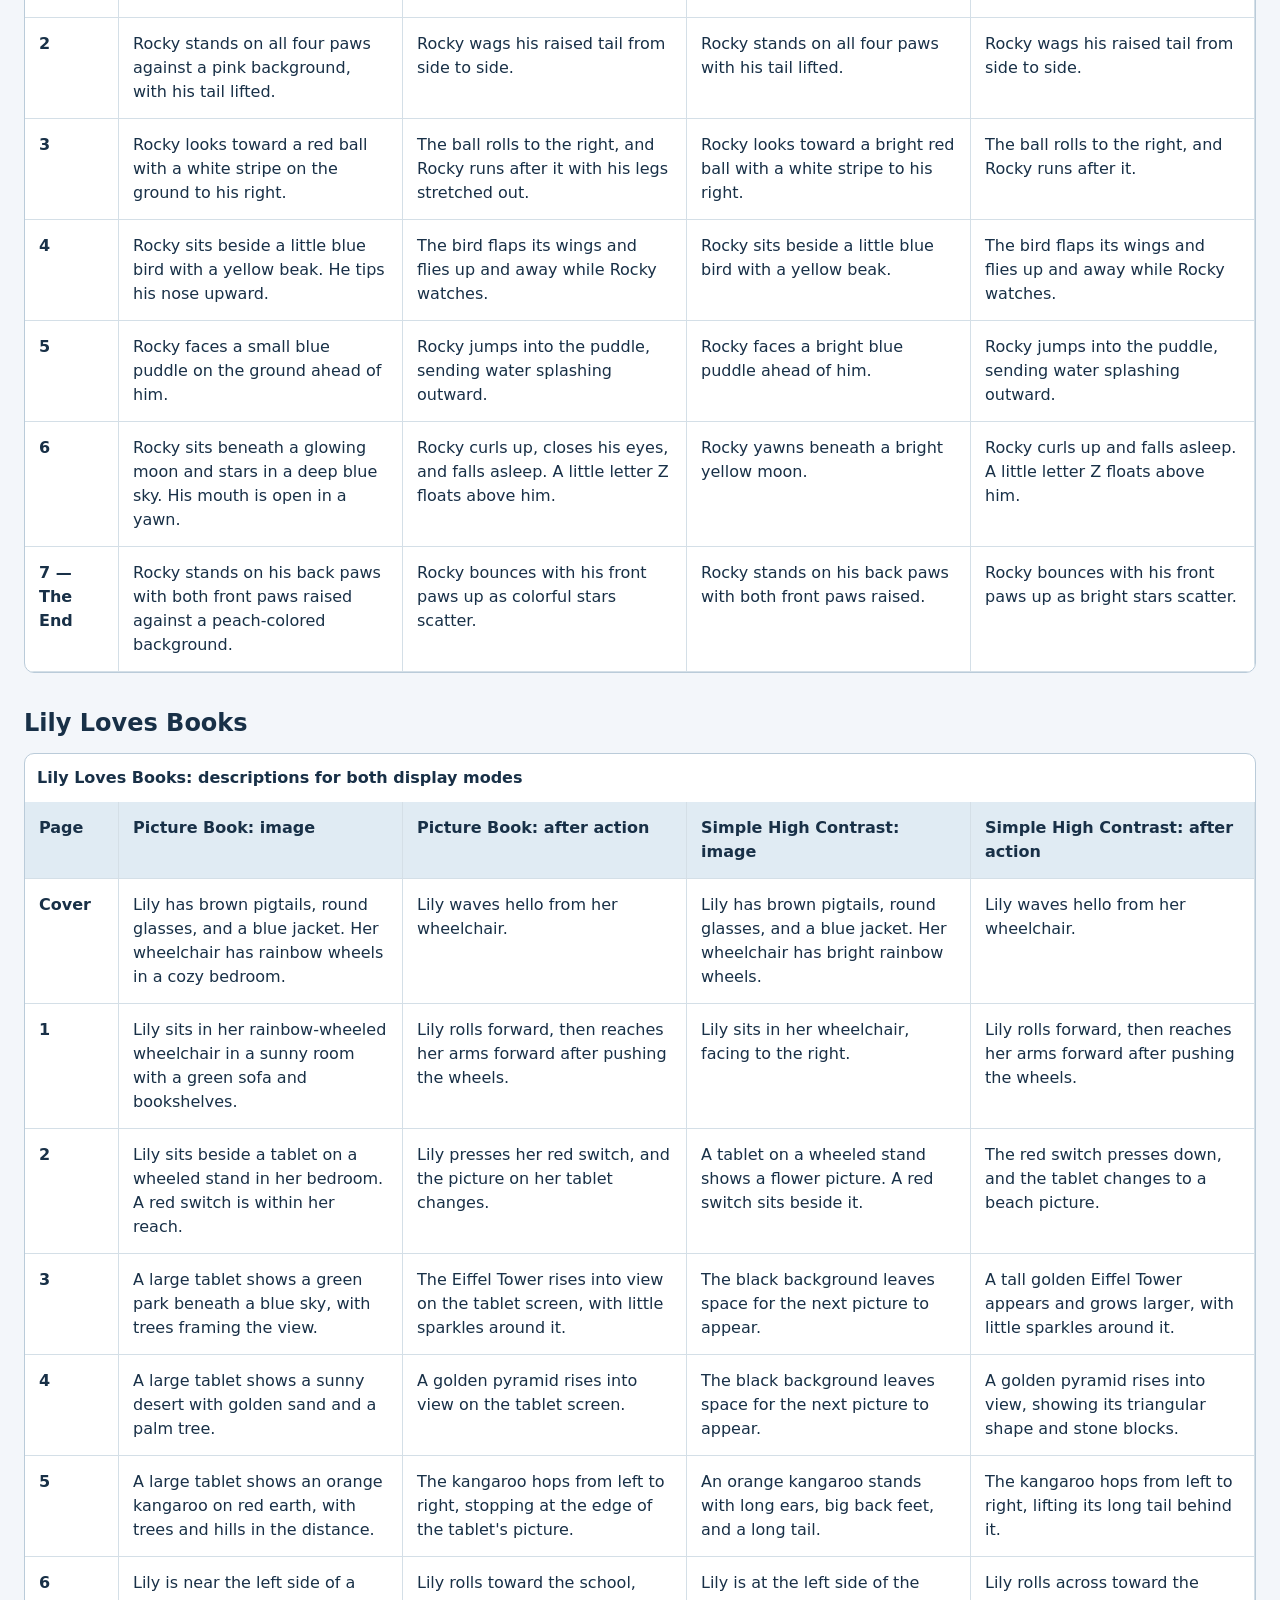
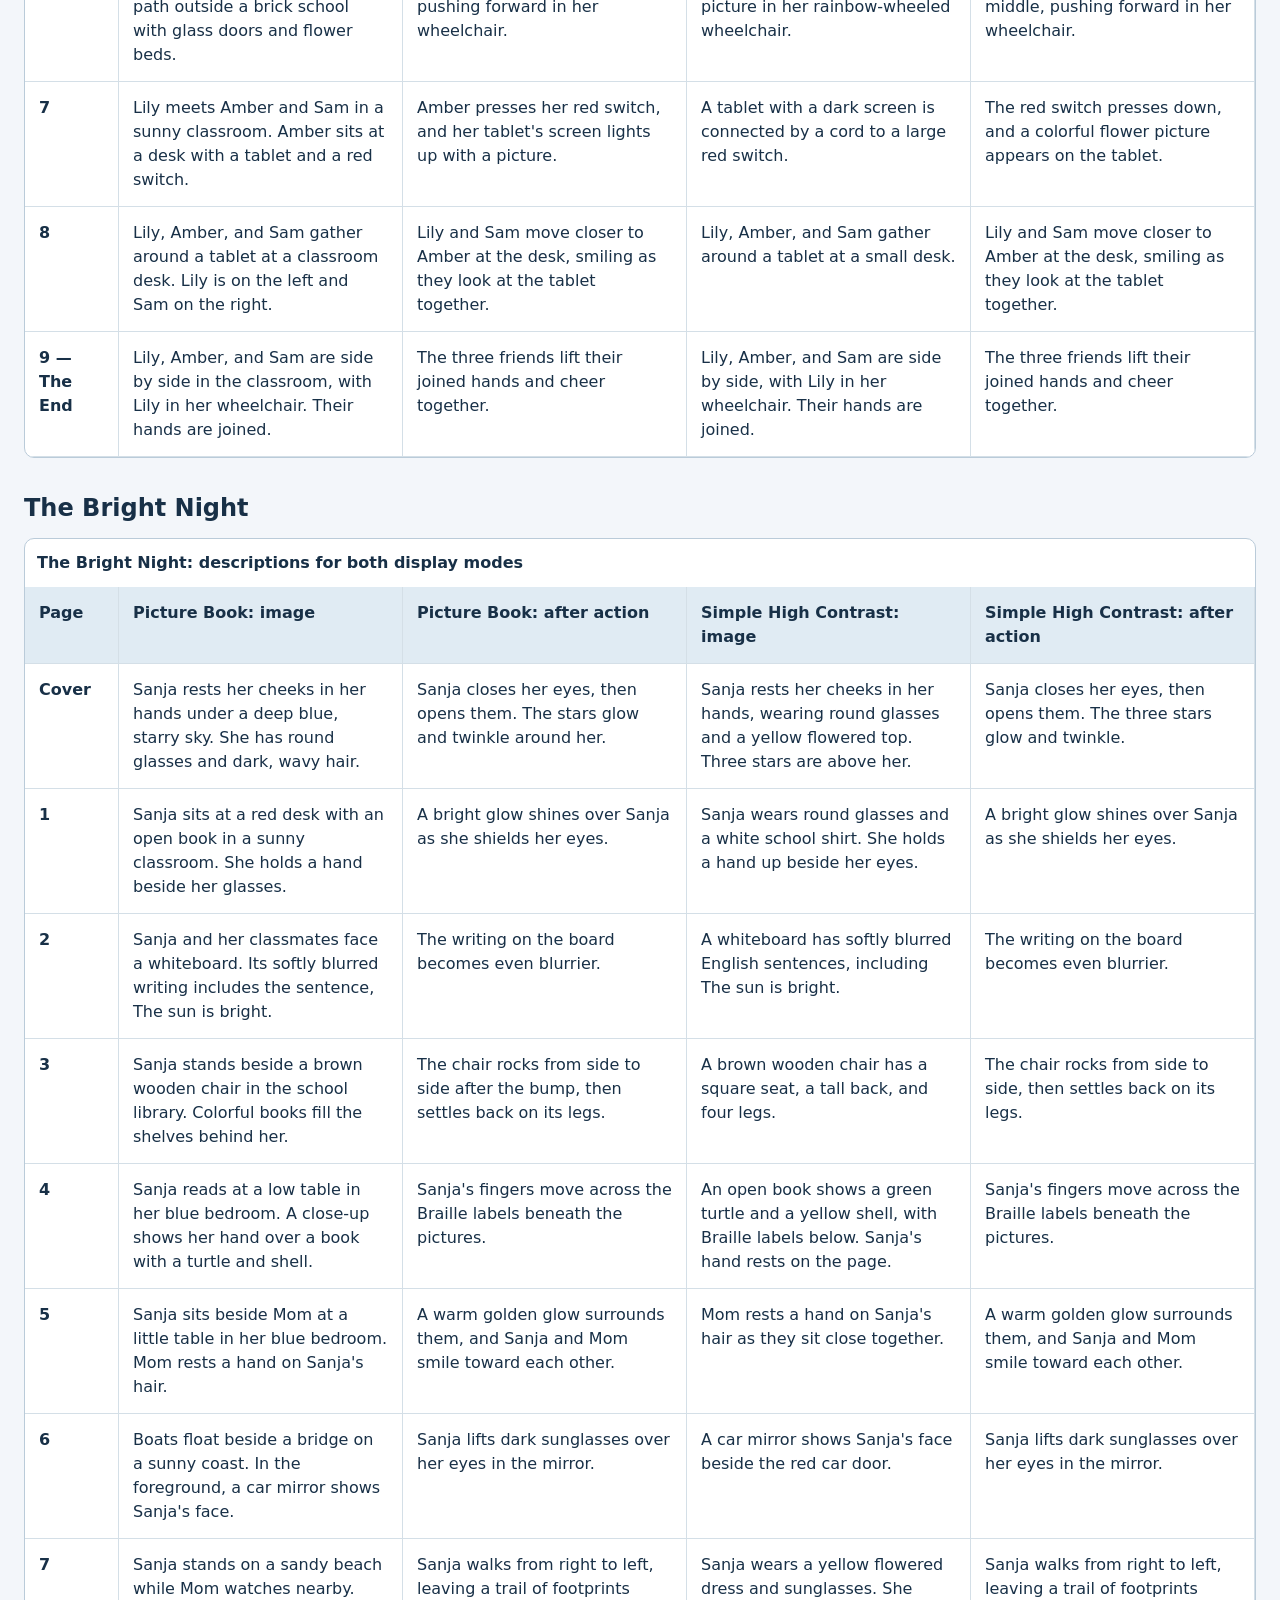
==== commit 47424251: "Switch Stories: four new books and player updates from the PC Hub New books: Little Ant's Big Plan (" ====
--- a/IMAGE-DESCRIPTIONS.html
+++ b/IMAGE-DESCRIPTIONS.html
@@ -21,11 +21,112 @@
 <h1>Switch Stories: image descriptions</h1>
 <p class="editor-help">This chart supplies the descriptions used by the game. Click a description cell to edit it, then choose <strong>Save document</strong>. Save it as <strong>IMAGE-DESCRIPTIONS.html</strong> in the Switch Stories folder, replacing this file. Reload the game to use the saved wording. Unsaved edits are not used by the game.</p>
 <p class="editor-help">If your browser downloads the file instead of offering a folder, move that download into the Switch Stories folder and replace this file. You can also edit the table text directly in your code editor. Keep the story IDs, page numbers, and data-field attributes unchanged.</p>
-<p class="note">When Image Descriptions is on: image description → switch press → story passages → switch action → action description → switch press to turn the page. Longer descriptions split into short passages. Descriptions speak only when Read Aloud is on. If animations are off, action descriptions are skipped.</p>
+<p class="note">When Image Descriptions is on: image description → switch press → story passages. Animated pages then have a switch action and action description. Still-picture stories have no action or after-action description. A switch press turns the page. Longer descriptions split into short passages. Descriptions speak only when Read Aloud is on. In every story, spoken story passages continue automatically on the same picture; silent passages each wait for a press.</p>
 <div class="toolbar">
-<label for="story-filter">Story</label><select id="story-filter"><option value="">All stories</option><option value="froggy-family-goes-to-cape-cod">Froggy Family Goes To Cape Cod</option><option value="rocky-says-hello">Rocky Says Hello</option><option value="lily-loves-books">Lily Loves Books</option><option value="the-bright-night">The Bright Night</option></select>
+<label for="story-filter">Story</label><select id="story-filter"><option value="">All stories</option><option value="little-ants-big-plan">Little Ant’s Big Plan</option><option value="real-heroes">Real Heroes</option><option value="little-fox">Little Fox</option><option value="cat-and-dog-tea">Cat and Dog Tea</option><option value="froggy-family-goes-to-cape-cod">Froggy Family Goes To Cape Cod</option><option value="rocky-says-hello">Rocky Says Hello</option><option value="lily-loves-books">Lily Loves Books</option><option value="the-bright-night">The Bright Night</option></select>
 <button id="save-chart" type="button">Save document</button><span id="save-status" role="status"></span>
 </div>
+<section data-story-section="little-ants-big-plan">
+<h2>Little Ant’s Big Plan</h2>
+<div class="table-scroll"><table><caption>Little Ant’s Big Plan: still-picture descriptions for both display modes</caption>
+<thead><tr><th scope="col">Page</th><th scope="col">Picture Book: image</th><th scope="col">Picture Book: after action</th><th scope="col">Simple High Contrast: image</th><th scope="col">Simple High Contrast: after action</th></tr></thead>
+<tbody>
+<tr data-story="little-ants-big-plan" data-page="0"><th scope="row">Cover</th><td data-field="bookImage">Little Ant, a small blue ant with round glasses, sits on a stack of red books in a green meadow.</td><td data-field="bookAction"></td><td data-field="simpleImage">Little Ant wears round glasses and sits on a stack of red books.</td><td data-field="simpleAction"></td></tr>
+<tr data-story="little-ants-big-plan" data-page="1"><th scope="row">1</th><td data-field="bookImage">Little Ant reads on a large red book. Nearby ants gather food, and one points toward him.</td><td data-field="bookAction"></td><td data-field="simpleImage">Little Ant reads an open red book. Another ant stands beside him and points.</td><td data-field="simpleAction"></td></tr>
+<tr data-story="little-ants-big-plan" data-page="2"><th scope="row">2</th><td data-field="bookImage">Little Ant reads while other ants carry food toward their home. A boy reads on a picnic blanket nearby.</td><td data-field="bookAction"></td><td data-field="simpleImage">Little Ant holds an open red book and reads.</td><td data-field="simpleAction"></td></tr>
+<tr data-story="little-ants-big-plan" data-page="3"><th scope="row">3</th><td data-field="bookImage">Little Ant looks sad between his upset mom and dad in their underground home. His baby sister stands nearby.</td><td data-field="bookAction"></td><td data-field="simpleImage">Little Ant looks sad between his mom and dad. His dad gestures toward him.</td><td data-field="simpleAction"></td></tr>
+<tr data-story="little-ants-big-plan" data-page="4"><th scope="row">4</th><td data-field="bookImage">Autumn leaves fall around the ants. One ant carries a leaf, another holds an apple core, and Little Ant stands nearby.</td><td data-field="bookAction"></td><td data-field="simpleImage">A blue ant smiles while holding a large red apple core.</td><td data-field="simpleAction"></td></tr>
+<tr data-story="little-ants-big-plan" data-page="5"><th scope="row">5</th><td data-field="bookImage">The Queen gestures toward shelves with only a few seeds left. Three ants listen in the underground room.</td><td data-field="bookAction"></td><td data-field="simpleImage">The Queen wears a gold crown. She looks worried and holds one arm out.</td><td data-field="simpleAction"></td></tr>
+<tr data-story="little-ants-big-plan" data-page="6"><th scope="row">6</th><td data-field="bookImage">Little Ant holds his red book and raises an arm. A thought bubble shows a burger, a table, and a chair.</td><td data-field="bookAction"></td><td data-field="simpleImage">Little Ant raises an arm beside his open book. A thought bubble shows a burger, a table, and a chair.</td><td data-field="simpleAction"></td></tr>
+<tr data-story="little-ants-big-plan" data-page="7"><th scope="row">7</th><td data-field="bookImage">Little Ant leads a line of ants along a red path toward the setting sun.</td><td data-field="bookAction"></td><td data-field="simpleImage">Little Ant leads two ants. They are pictured walking in a line.</td><td data-field="simpleAction"></td></tr>
+<tr data-story="little-ants-big-plan" data-page="8"><th scope="row">8</th><td data-field="bookImage">Little Ant points to a red restaurant with a blue awning and a big burger on its roof. The moon shines above.</td><td data-field="bookAction"></td><td data-field="simpleImage">Little Ant points to a red restaurant with a blue awning and a burger on its roof.</td><td data-field="simpleAction"></td></tr>
+<tr data-story="little-ants-big-plan" data-page="9"><th scope="row">9</th><td data-field="bookImage">Ants walk home beneath the moon. Two carry a bun and a burger, while Little Ant leads the way.</td><td data-field="bookAction"></td><td data-field="simpleImage">Two blue ants are pictured walking. One carries a bun, and the other carries a burger.</td><td data-field="simpleAction"></td></tr>
+<tr data-story="little-ants-big-plan" data-page="10"><th scope="row">10</th><td data-field="bookImage">The Queen and Little Ant smile and shake hands. The shelves are full of food, and other ants cheer.</td><td data-field="bookAction"></td><td data-field="simpleImage">The Queen and Little Ant smile as they shake hands.</td><td data-field="simpleAction"></td></tr>
+<tr data-story="little-ants-big-plan" data-page="11"><th scope="row">11</th><td data-field="bookImage">Little Ant's mom and dad hug him in their underground home. His baby sister joins them, and everyone smiles.</td><td data-field="bookAction"></td><td data-field="simpleImage">Little Ant's mom and dad hug him. His baby sister stands beside him. The whole family smiles.</td><td data-field="simpleAction"></td></tr>
+<tr data-story="little-ants-big-plan" data-page="12"><th scope="row">12</th><td data-field="bookImage">Little Ant and his baby sister hold hands on a boy's shoulder. They look toward his open blue book, which has an ice cream cone on its cover.</td><td data-field="bookAction"></td><td data-field="simpleImage">Little Ant and his baby sister hold hands beside an open blue book. An ice cream cone is drawn on its cover.</td><td data-field="simpleAction"></td></tr>
+<tr data-story="little-ants-big-plan" data-page="13"><th scope="row">The End</th><td data-field="bookImage">Little Ant reads his red book while sitting on a large carrot. Two smiling ants carry the carrot through the meadow.</td><td data-field="bookAction"></td><td data-field="simpleImage">Little Ant sits on a large carrot and reads his red book. Two smiling ants carry the carrot.</td><td data-field="simpleAction"></td></tr>
+</tbody></table></div>
+</section>
+<section data-story-section="real-heroes">
+<h2>Real Heroes</h2>
+<div class="table-scroll"><table><caption>Real Heroes: still-picture descriptions for both display modes</caption>
+<thead><tr><th scope="col">Page</th><th scope="col">Picture Book: image</th><th scope="col">Picture Book: after action</th><th scope="col">Simple High Contrast: image</th><th scope="col">Simple High Contrast: after action</th></tr></thead>
+<tbody>
+<tr data-story="real-heroes" data-page="0"><th scope="row">Cover</th><td data-field="bookImage">Benny sits in his wheelchair beside Johnny. Wearing blue and red superhero costumes, they raise their arms and smile against a golden burst of light.</td><td data-field="bookAction"></td><td data-field="simpleImage">Benny and Johnny smile and raise their arms in their superhero costumes. Benny sits in his wheelchair.</td><td data-field="simpleAction"></td></tr>
+<tr data-story="real-heroes" data-page="1"><th scope="row">1</th><td data-field="bookImage">Benny watches an orange-costumed superhero on television. His wheelchair faces the screen in a cozy room with toys on the floor.</td><td data-field="bookAction"></td><td data-field="simpleImage">Benny sits in his wheelchair and watches a superhero on a television screen.</td><td data-field="simpleAction"></td></tr>
+<tr data-story="real-heroes" data-page="2"><th scope="row">2</th><td data-field="bookImage">Johnny waves at the open front door, holding two lollipops. Benny turns his wheelchair toward his friend.</td><td data-field="bookAction"></td><td data-field="simpleImage">Johnny waves and holds two lollipops. Benny faces him in his wheelchair.</td><td data-field="simpleAction"></td></tr>
+<tr data-story="real-heroes" data-page="3"><th scope="row">3</th><td data-field="bookImage">The boys imagine themselves as superheroes. In a thought bubble above them, they wear capes and raise their arms.</td><td data-field="bookAction"></td><td data-field="simpleImage">Benny and Johnny are pictured as the superheroes they imagine becoming. They smile and raise their arms.</td><td data-field="simpleAction"></td></tr>
+<tr data-story="real-heroes" data-page="4"><th scope="row">4</th><td data-field="bookImage">Benny and Johnny show Emma a paper with two costume designs. Emma sits beside her sewing table.</td><td data-field="bookAction"></td><td data-field="simpleImage">A paper shows two costume ideas: a blue top with a B inside a red circle, and a red top with a yellow J.</td><td data-field="simpleAction"></td></tr>
+<tr data-story="real-heroes" data-page="5"><th scope="row">5</th><td data-field="bookImage">At a fabric shop, Benny holds blue fabric and Johnny hugs a roll of red fabric. Emma talks to the shopkeeper.</td><td data-field="bookAction"></td><td data-field="simpleImage">A roll of blue fabric lies beside a roll of red fabric.</td><td data-field="simpleAction"></td></tr>
+<tr data-story="real-heroes" data-page="6"><th scope="row">6</th><td data-field="bookImage">Emma kneels beside Benny and measures his outstretched arms with a yellow tape. He sits in his wheelchair.</td><td data-field="bookAction"></td><td data-field="simpleImage">Emma measures Benny with a yellow tape while he holds his arms out in his wheelchair.</td><td data-field="simpleAction"></td></tr>
+<tr data-story="real-heroes" data-page="7"><th scope="row">7</th><td data-field="bookImage">The boys look at a computer showing how to make a bead bracelet. Jars of colorful beads sit on the desk.</td><td data-field="bookAction"></td><td data-field="simpleImage">A computer screen shows hands making a colorful bead bracelet.</td><td data-field="simpleAction"></td></tr>
+<tr data-story="real-heroes" data-page="8"><th scope="row">8</th><td data-field="bookImage">Seen from above, the boys use their hands to thread colorful beads and tie bracelets. A box of beads sits nearby.</td><td data-field="bookAction"></td><td data-field="simpleImage">Two hands with blue sleeves tie a colorful bead bracelet.</td><td data-field="simpleAction"></td></tr>
+<tr data-story="real-heroes" data-page="9"><th scope="row">9</th><td data-field="bookImage">Benny and Johnny smile and raise their arms in their finished superhero costumes. Benny has a B in a red circle, and Johnny has a yellow J.</td><td data-field="bookAction"></td><td data-field="simpleImage">Benny and Johnny smile and raise their arms in their superhero costumes. Benny sits in his wheelchair.</td><td data-field="simpleAction"></td></tr>
+<tr data-story="real-heroes" data-page="10"><th scope="row">10</th><td data-field="bookImage">The two superheroes stand at the front of their classroom with their bag of bracelets. Their teacher and classmates look on.</td><td data-field="bookAction"></td><td data-field="simpleImage">Benny and Johnny smile in their superhero costumes, holding a yellow bag between them.</td><td data-field="simpleAction"></td></tr>
+<tr data-story="real-heroes" data-page="11"><th scope="row">11</th><td data-field="bookImage">The boys greet their classmates from the front of the classroom. They smile and give a thumbs-up.</td><td data-field="bookAction"></td><td data-field="simpleImage">Benny and Johnny smile and give a thumbs-up. A yellow bag hangs between them.</td><td data-field="simpleAction"></td></tr>
+<tr data-story="real-heroes" data-page="12"><th scope="row">12</th><td data-field="bookImage">Benny offers colorful bracelets to their teacher. Johnny stands beside him with the yellow bag.</td><td data-field="bookAction"></td><td data-field="simpleImage">Two bracelets made of bright, round beads are shown side by side.</td><td data-field="simpleAction"></td></tr>
+<tr data-story="real-heroes" data-page="13"><th scope="row">13</th><td data-field="bookImage">Classmates cheer, wave, and smile as they show their colorful bracelets.</td><td data-field="bookAction"></td><td data-field="simpleImage">Two smiling classmates show their bead bracelets. The boy gives a thumbs-up and the girl waves.</td><td data-field="simpleAction"></td></tr>
+<tr data-story="real-heroes" data-page="14"><th scope="row">14</th><td data-field="bookImage">Benny and Johnny beam with happiness. Benny holds his cheeks and Johnny clasps his hands over his chest.</td><td data-field="bookAction"></td><td data-field="simpleImage">Benny and Johnny smile and raise their arms in their superhero costumes.</td><td data-field="simpleAction"></td></tr>
+<tr data-story="real-heroes" data-page="15"><th scope="row">15</th><td data-field="bookImage">The boys talk happily with Emma on the sidewalk outside school. Benny rolls beside them in his wheelchair.</td><td data-field="bookAction"></td><td data-field="simpleImage">Emma smiles with Benny and Johnny. Benny gestures toward her from his wheelchair.</td><td data-field="simpleAction"></td></tr>
+<tr data-story="real-heroes" data-page="16"><th scope="row">16</th><td data-field="bookImage">Benny pipes frosting onto a cupcake while Johnny reads a recipe and Emma mixes frosting. Colorful cupcakes fill the kitchen counter.</td><td data-field="bookAction"></td><td data-field="simpleImage">Hands squeeze a blue piping bag to add frosting to a cupcake.</td><td data-field="simpleAction"></td></tr>
+<tr data-story="real-heroes" data-page="17"><th scope="row">17</th><td data-field="bookImage">Benny rolls through the hospital's wide, level entrance. Johnny follows with a purple cupcake carrier.</td><td data-field="bookAction"></td><td data-field="simpleImage">Benny smiles in his superhero costume, with his hands on the wheels of his wheelchair.</td><td data-field="simpleAction"></td></tr>
+<tr data-story="real-heroes" data-page="18"><th scope="row">18</th><td data-field="bookImage">Benny smiles excitedly beside Johnny in the hospital hallway. Johnny holds their purple carrier full of cupcakes.</td><td data-field="bookAction"></td><td data-field="simpleImage">A purple carrier with a clear lid holds colorful frosted cupcakes.</td><td data-field="simpleAction"></td></tr>
+<tr data-story="real-heroes" data-page="19"><th scope="row">19</th><td data-field="bookImage">The superheroes greet Max in his hospital room. Max sits in bed with an adult beside him, and Johnny holds cupcakes.</td><td data-field="bookAction"></td><td data-field="simpleImage">Max sits up in bed with a cupcake. He wears a turquoise hospital gown and has a lavender blanket.</td><td data-field="simpleAction"></td></tr>
+<tr data-story="real-heroes" data-page="20"><th scope="row">20</th><td data-field="bookImage">Max looks delighted as he holds his cupcake. He sits up against a lavender pillow in his hospital bed.</td><td data-field="bookAction"></td><td data-field="simpleImage">Max smiles at his cupcake while sitting up in bed under a lavender blanket.</td><td data-field="simpleAction"></td></tr>
+<tr data-story="real-heroes" data-page="21"><th scope="row">21</th><td data-field="bookImage">Max reaches from his bed to shake Benny's gloved hand. Both boys smile at each other.</td><td data-field="bookAction"></td><td data-field="simpleImage">Max and Benny smile and shake hands beside the hospital bed.</td><td data-field="simpleAction"></td></tr>
+<tr data-story="real-heroes" data-page="22"><th scope="row">22</th><td data-field="bookImage">Johnny kneels beside a little girl on a bench and offers her a cupcake. She wears a pink top and yellow skirt.</td><td data-field="bookAction"></td><td data-field="simpleImage">Johnny kneels and offers a cupcake to a little girl seated on a bench.</td><td data-field="simpleAction"></td></tr>
+<tr data-story="real-heroes" data-page="23"><th scope="row">23</th><td data-field="bookImage">The little girl smiles and claps while sitting on the bench. Her cupcake rests on a small table beside her.</td><td data-field="bookAction"></td><td data-field="simpleImage">The little girl sits on a bench, smiling and clapping beside her cupcake.</td><td data-field="simpleAction"></td></tr>
+<tr data-story="real-heroes" data-page="24"><th scope="row">24</th><td data-field="bookImage">Gloved hands in red and blue sleeves offer frosted cupcakes to children's outstretched hands.</td><td data-field="bookAction"></td><td data-field="simpleImage">Gloved hands offer a frosted cupcake to a child's waiting hands.</td><td data-field="simpleAction"></td></tr>
+<tr data-story="real-heroes" data-page="25"><th scope="row">25</th><td data-field="bookImage">The superheroes bring cupcakes into a cheerful playroom. Children play with blocks and other toys around them.</td><td data-field="bookAction"></td><td data-field="simpleImage">A smiling child in a yellow shirt stacks colorful toy blocks.</td><td data-field="simpleAction"></td></tr>
+<tr data-story="real-heroes" data-page="26"><th scope="row">26</th><td data-field="bookImage">Benny smiles with his hands on his wheelchair wheels. Children gather around him, watching with delight.</td><td data-field="bookAction"></td><td data-field="simpleImage">Benny smiles with his hands on the wheels of his wheelchair.</td><td data-field="simpleAction"></td></tr>
+<tr data-story="real-heroes" data-page="27"><th scope="row">27</th><td data-field="bookImage">Johnny holds up playing cards for his magic trick. Children sit around him and watch.</td><td data-field="bookAction"></td><td data-field="simpleImage">Johnny smiles and holds up playing cards in both hands.</td><td data-field="simpleAction"></td></tr>
+<tr data-story="real-heroes" data-page="28"><th scope="row">28</th><td data-field="bookImage">Emma stands in the playroom doorway with her arms folded. She smiles proudly as she watches the boys.</td><td data-field="bookAction"></td><td data-field="simpleImage">Emma smiles with her arms folded. She wears purple sleeves and dark overalls.</td><td data-field="simpleAction"></td></tr>
+<tr data-story="real-heroes" data-page="29"><th scope="row">29</th><td data-field="bookImage">Benny and Johnny raise their hands to wave goodbye from the playroom doorway.</td><td data-field="bookAction"></td><td data-field="simpleImage">Benny and Johnny smile and wave goodbye. Benny sits in his wheelchair.</td><td data-field="simpleAction"></td></tr>
+<tr data-story="real-heroes" data-page="30"><th scope="row">30</th><td data-field="bookImage">The children stand together in the playroom, smiling and waving goodbye.</td><td data-field="bookAction"></td><td data-field="simpleImage">Two smiling children raise their hands and wave goodbye.</td><td data-field="simpleAction"></td></tr>
+<tr data-story="real-heroes" data-page="31"><th scope="row">31</th><td data-field="bookImage">Outside the hospital, Emma smiles between the two superheroes. The boys look toward her as they thank her.</td><td data-field="bookAction"></td><td data-field="simpleImage">Emma smiles with Benny and Johnny. Benny gestures toward her from his wheelchair.</td><td data-field="simpleAction"></td></tr>
+<tr data-story="real-heroes" data-page="32"><th scope="row">32</th><td data-field="bookImage">Emma smiles warmly and raises one hand as she talks to the boys. Trees and blue sky are behind her.</td><td data-field="bookAction"></td><td data-field="simpleImage">Emma smiles with her arms folded, looking proud of the boys.</td><td data-field="simpleAction"></td></tr>
+<tr data-story="real-heroes" data-page="33"><th scope="row">33</th><td data-field="bookImage">Benny and Johnny raise their arms with delight. A thought bubble above them shows pizza and pizza slices.</td><td data-field="bookAction"></td><td data-field="simpleImage">A pizza with colorful toppings is shown with two slices beside it.</td><td data-field="simpleAction"></td></tr>
+<tr data-story="real-heroes" data-page="34"><th scope="row">34</th><td data-field="bookImage">Benny, Johnny, and Emma smile as they share pizza at home. The boys' superhero masks rest on the table.</td><td data-field="bookAction"></td><td data-field="simpleImage">Benny, Johnny, and Emma smile and eat pizza together at a table.</td><td data-field="simpleAction"></td></tr>
+<tr data-story="real-heroes" data-page="35"><th scope="row">The End</th><td data-field="bookImage">The two superheroes smile and raise their arms against a golden burst of light.</td><td data-field="bookAction"></td><td data-field="simpleImage">Benny and Johnny smile and raise their arms in their superhero costumes. Benny sits in his wheelchair.</td><td data-field="simpleAction"></td></tr>
+</tbody></table></div>
+</section>
+<section data-story-section="little-fox">
+<h2>Little Fox</h2>
+<div class="table-scroll"><table><caption>Little Fox: descriptions for both display modes</caption>
+<thead><tr><th scope="col">Page</th><th scope="col">Picture Book: image</th><th scope="col">Picture Book: after action</th><th scope="col">Simple High Contrast: image</th><th scope="col">Simple High Contrast: after action</th></tr></thead>
+<tbody>
+<tr data-story="little-fox" data-page="0"><th scope="row">Cover</th><td data-field="bookImage">Little Fox holds up a drawing of Turtle. Turtle sits beside him on a sandy beach with a palm tree and blue water.</td><td data-field="bookAction"></td><td data-field="simpleImage">Little Fox holds up a picture of Turtle. Turtle sits beside him against a black background.</td><td data-field="simpleAction"></td></tr>
+<tr data-story="little-fox" data-page="1"><th scope="row">1</th><td data-field="bookImage">Little Fox looks worried in a green garden. An orange butterfly rests by the window of a wooden tree house.</td><td data-field="bookAction">Little Fox raises his paws and clasps them close to his chest.</td><td data-field="simpleImage">Little Fox wears a yellow-green shirt. His ears droop and he looks worried.</td><td data-field="simpleAction">Little Fox raises his paws and clasps them close to his chest.</td></tr>
+<tr data-story="little-fox" data-page="2"><th scope="row">2</th><td data-field="bookImage">Little Fox looks worried in his blue bedroom. A wooden window stands open behind him.</td><td data-field="bookAction">Little Fox lifts both paws to cover his ears.</td><td data-field="simpleImage">Little Fox holds his paws close to his chest and looks worried.</td><td data-field="simpleAction">Little Fox lifts both paws to cover his ears.</td></tr>
+<tr data-story="little-fox" data-page="3"><th scope="row">3</th><td data-field="bookImage">Little Fox lies in a low wooden bed resting on the bedroom floor. He holds the edge of a blue checked blanket.</td><td data-field="bookAction">Little Fox pulls the blanket up to just below his eyes.</td><td data-field="simpleImage">Little Fox lies in a low wooden bed against a black background. He holds a blue checked blanket.</td><td data-field="simpleAction">Little Fox pulls the blanket up to just below his eyes.</td></tr>
+<tr data-story="little-fox" data-page="4"><th scope="row">4</th><td data-field="bookImage">Little Fox, Bear and Rabbit hold sketchpads on a sandy beach. Their teacher stands beside them with a clipboard.</td><td data-field="bookAction">The teacher points toward the sand. Then Bear and Rabbit take turns moving their pencils over blank notepads. Little Fox holds his blank notepad and stays still.</td><td data-field="simpleImage">The teacher holds a blue clipboard against a black background.</td><td data-field="simpleAction">The teacher points. Then Bear and Rabbit appear one at a time and move their pencils over blank notepads.</td></tr>
+<tr data-story="little-fox" data-page="5"><th scope="row">5</th><td data-field="bookImage">Bear and Rabbit hold pencils and sketchpads beside an orange crab. Little Fox looks at his blank sketchpad.</td><td data-field="bookAction">The orange crab jumps up and down twice, then settles on the sand.</td><td data-field="simpleImage">An orange crab holds up its claws against a black background.</td><td data-field="simpleAction">The crab jumps up and down twice, then settles.</td></tr>
+<tr data-story="little-fox" data-page="6"><th scope="row">6</th><td data-field="bookImage">Bear and Rabbit hold sketchpads beside a pale peach clam. Little Fox still looks unsure what to draw.</td><td data-field="bookAction">The clam opens its shell wide and closes it, then opens and closes it again.</td><td data-field="simpleImage">A pale peach clam rests with its shell closed against a black background.</td><td data-field="simpleAction">The clam opens its shell wide and closes it twice.</td></tr>
+<tr data-story="little-fox" data-page="7"><th scope="row">7</th><td data-field="bookImage">Little Fox, Bear and Rabbit stand beside a large mound of pale sand.</td><td data-field="bookAction">The sand mound swells and rocks from side to side, then settles with a raised middle.</td><td data-field="simpleImage">A large pale mound of sand sits against a black background.</td><td data-field="simpleAction">The sand mound swells and rocks from side to side, then settles with a raised middle.</td></tr>
+<tr data-story="little-fox" data-page="8"><th scope="row">8</th><td data-field="bookImage">Bear and Rabbit look startled beside the sand mound. Little Fox stands still nearby.</td><td data-field="bookAction">Bear runs left, swinging its arms with its steps. Then Rabbit runs after Bear, swinging its arms too. Little Fox stays still.</td><td data-field="simpleImage">Bear looks startled and faces left against a black background.</td><td data-field="simpleAction">Bear runs left, swinging its arms with its steps. Then Rabbit appears and runs left, swinging its arms too.</td></tr>
+<tr data-story="little-fox" data-page="9"><th scope="row">9</th><td data-field="bookImage">Turtle peeks out of the sand with a yellow head and a brown patterned shell. Little Fox watches nearby.</td><td data-field="bookAction">Turtle lifts its head and body above the sand. Then Turtle gives a big smile.</td><td data-field="simpleImage">Turtle peeks over a mound of sand. Its brown eyes have white around the pupils.</td><td data-field="simpleAction">Turtle lifts its head and body above the sand, then smiles.</td></tr>
+<tr data-story="little-fox" data-page="10"><th scope="row">10</th><td data-field="bookImage">Turtle rests beside the sand mound. Little Fox stands a short distance away holding a notepad and pencil.</td><td data-field="bookAction">Little Fox walks closer to Turtle and stops beside it. Turtle stays still.</td><td data-field="simpleImage">Little Fox holds a notepad and pencil. Turtle rests nearby against a black background.</td><td data-field="simpleAction">Little Fox walks closer to Turtle and stops beside it. Turtle stays still.</td></tr>
+<tr data-story="little-fox" data-page="11"><th scope="row">11</th><td data-field="bookImage">Little Fox stands close to Turtle. He holds a blank notepad out in front of him, with the page tilted upward.</td><td data-field="bookAction">Little Fox looks down and moves his pencil across the front of the page. No picture is visible yet.</td><td data-field="simpleImage">Little Fox stands beside Turtle and holds a blank notepad out in front, with the page tilted upward.</td><td data-field="simpleAction">Little Fox moves his pencil back and forth across the front of the page. No picture is visible yet.</td></tr>
+<tr data-story="little-fox" data-page="12"><th scope="row">12</th><td data-field="bookImage">Little Fox stands beside Turtle, holding a finished drawing of Turtle near his waist.</td><td data-field="bookAction">Little Fox raises his drawing of Turtle. The drawing grows large in the middle of the page, showing Turtle and its patterned shell.</td><td data-field="simpleImage">Little Fox smiles and holds a finished drawing of Turtle near his waist.</td><td data-field="simpleAction">Little Fox raises his drawing of Turtle. A large drawing of Turtle fills the middle of the black background.</td></tr>
+</tbody></table></div>
+</section>
+<section data-story-section="cat-and-dog-tea">
+<h2>Cat and Dog Tea</h2>
+<div class="table-scroll"><table><caption>Cat and Dog Tea: descriptions for both display modes</caption>
+<thead><tr><th scope="col">Page</th><th scope="col">Picture Book: image</th><th scope="col">Picture Book: after action</th><th scope="col">Simple High Contrast: image</th><th scope="col">Simple High Contrast: after action</th></tr></thead>
+<tbody>
+<tr data-story="cat-and-dog-tea" data-page="0"><th scope="row">Cover</th><td data-field="bookImage">Cat holds a little purple cup. Dog holds a green teapot beside their tea cart. A big gray Elephant visits the stall.</td><td data-field="bookAction"></td><td data-field="simpleImage">Orange Cat and yellow Dog stand side by side, smiling with their paws raised.</td><td data-field="simpleAction"></td></tr>
+<tr data-story="cat-and-dog-tea" data-page="1"><th scope="row">1</th><td data-field="bookImage">Cat holds a little purple cup and saucer. Dog has a green teapot. Elephant stands beside their tea stall.</td><td data-field="bookAction">Cat stretches out an arm to offer the little cup and saucer.</td><td data-field="simpleImage">Orange Cat holds a small purple cup on a white saucer.</td><td data-field="simpleAction">Cat stretches out an arm, holding the cup and saucer toward the right.</td></tr>
+<tr data-story="cat-and-dog-tea" data-page="2"><th scope="row">2</th><td data-field="bookImage">Elephant faces Cat's offered purple cup. Dog stands nearby with the green teapot.</td><td data-field="bookAction">Elephant raises a hand with his palm facing out to say no.</td><td data-field="simpleImage">A gray Elephant wears a purple jacket. His trunk hangs down and his hand is low.</td><td data-field="simpleAction">Elephant raises a hand with his palm facing out to say no.</td></tr>
+<tr data-story="cat-and-dog-tea" data-page="3"><th scope="row">3</th><td data-field="bookImage">Cat holds a larger green striped mug. Dog and Elephant wait beside the tea cart.</td><td data-field="bookAction">Cat stretches out an arm to offer the green mug.</td><td data-field="simpleImage">Orange Cat holds a large green striped mug by its handle.</td><td data-field="simpleAction">Cat stretches out an arm, holding the green mug toward the right.</td></tr>
+<tr data-story="cat-and-dog-tea" data-page="4"><th scope="row">4</th><td data-field="bookImage">Elephant faces Cat's offered green mug, with his eyes closed and hands low. Dog has the teapot.</td><td data-field="bookAction">Elephant opens his eyes and holds his thumb and finger close together to show that the mug is too small.</td><td data-field="simpleImage">A gray Elephant stands with his eyes closed and both hands at his sides.</td><td data-field="simpleAction">Elephant opens his eyes and holds his thumb and finger close together, leaving a tiny gap to show too small.</td></tr>
+<tr data-story="cat-and-dog-tea" data-page="5"><th scope="row">5</th><td data-field="bookImage">Dog holds the green teapot low in front of him. Cat has the mug. Elephant waits nearby.</td><td data-field="bookAction">Dog lifts the teapot with both paws to offer it.</td><td data-field="simpleImage">Yellow Dog holds a green teapot with both paws.</td><td data-field="simpleAction">Dog lifts the teapot up toward his chest.</td></tr>
+<tr data-story="cat-and-dog-tea" data-page="6"><th scope="row">6</th><td data-field="bookImage">Big Elephant stands with his hands down beside the smaller Cat and Dog at their tea stall.</td><td data-field="bookAction">Elephant opens his eyes and spreads both arms wide to show how big he is.</td><td data-field="simpleImage">A big gray Elephant wears a purple jacket. His eyes are closed and both hands are down.</td><td data-field="simpleAction">Elephant opens his eyes and spreads both arms wide to show how big he is.</td></tr>
+<tr data-story="cat-and-dog-tea" data-page="7"><th scope="row">7</th><td data-field="bookImage">Elephant looks at the large empty white bathtub beside him, outside the tea stall.</td><td data-field="bookAction">Elephant points down into the empty bathtub with one finger.</td><td data-field="simpleImage">A gray Elephant looks at the empty white bathtub on his left.</td><td data-field="simpleAction">Elephant points down into the empty bathtub with one finger.</td></tr>
+<tr data-story="cat-and-dog-tea" data-page="8"><th scope="row">8</th><td data-field="bookImage">Dog holds a green teapot above a white tub of brown tea. Elephant waits beside the tub, and Cat watches.</td><td data-field="bookAction">Dog pours tea into the tub, then holds the pot upright. After Dog stops, Elephant opens his eyes, smiles and nods at the tub.</td><td data-field="simpleImage">Yellow Dog holds a green teapot over a white tub of brown tea. Gray Elephant stands beside the tub.</td><td data-field="simpleAction">Dog pours tea, then holds the pot upright. After Dog stops, Elephant opens his eyes, smiles and nods at the tub.</td></tr>
+<tr data-story="cat-and-dog-tea" data-page="9"><th scope="row">The End</th><td data-field="bookImage">Cat, Dog and Elephant smile with their arms raised in celebration beside the tub of tea.</td><td data-field="bookAction">Elephant lowers his arms and dips his trunk into the tea, then curls the trunk up to his mouth to drink. Cat and Dog keep their happy poses.</td><td data-field="simpleImage">A smiling gray Elephant raises both arms beside a white tub full of brown tea.</td><td data-field="simpleAction">Elephant lowers his arms and dips his trunk into the tea, then curls it up to his mouth to drink.</td></tr>
+</tbody></table></div>
+</section>
 <section data-story-section="froggy-family-goes-to-cape-cod">
 <h2>Froggy Family Goes To Cape Cod</h2>
 <div class="table-scroll"><table><caption>Froggy Family Goes To Cape Cod: descriptions for both display modes</caption>
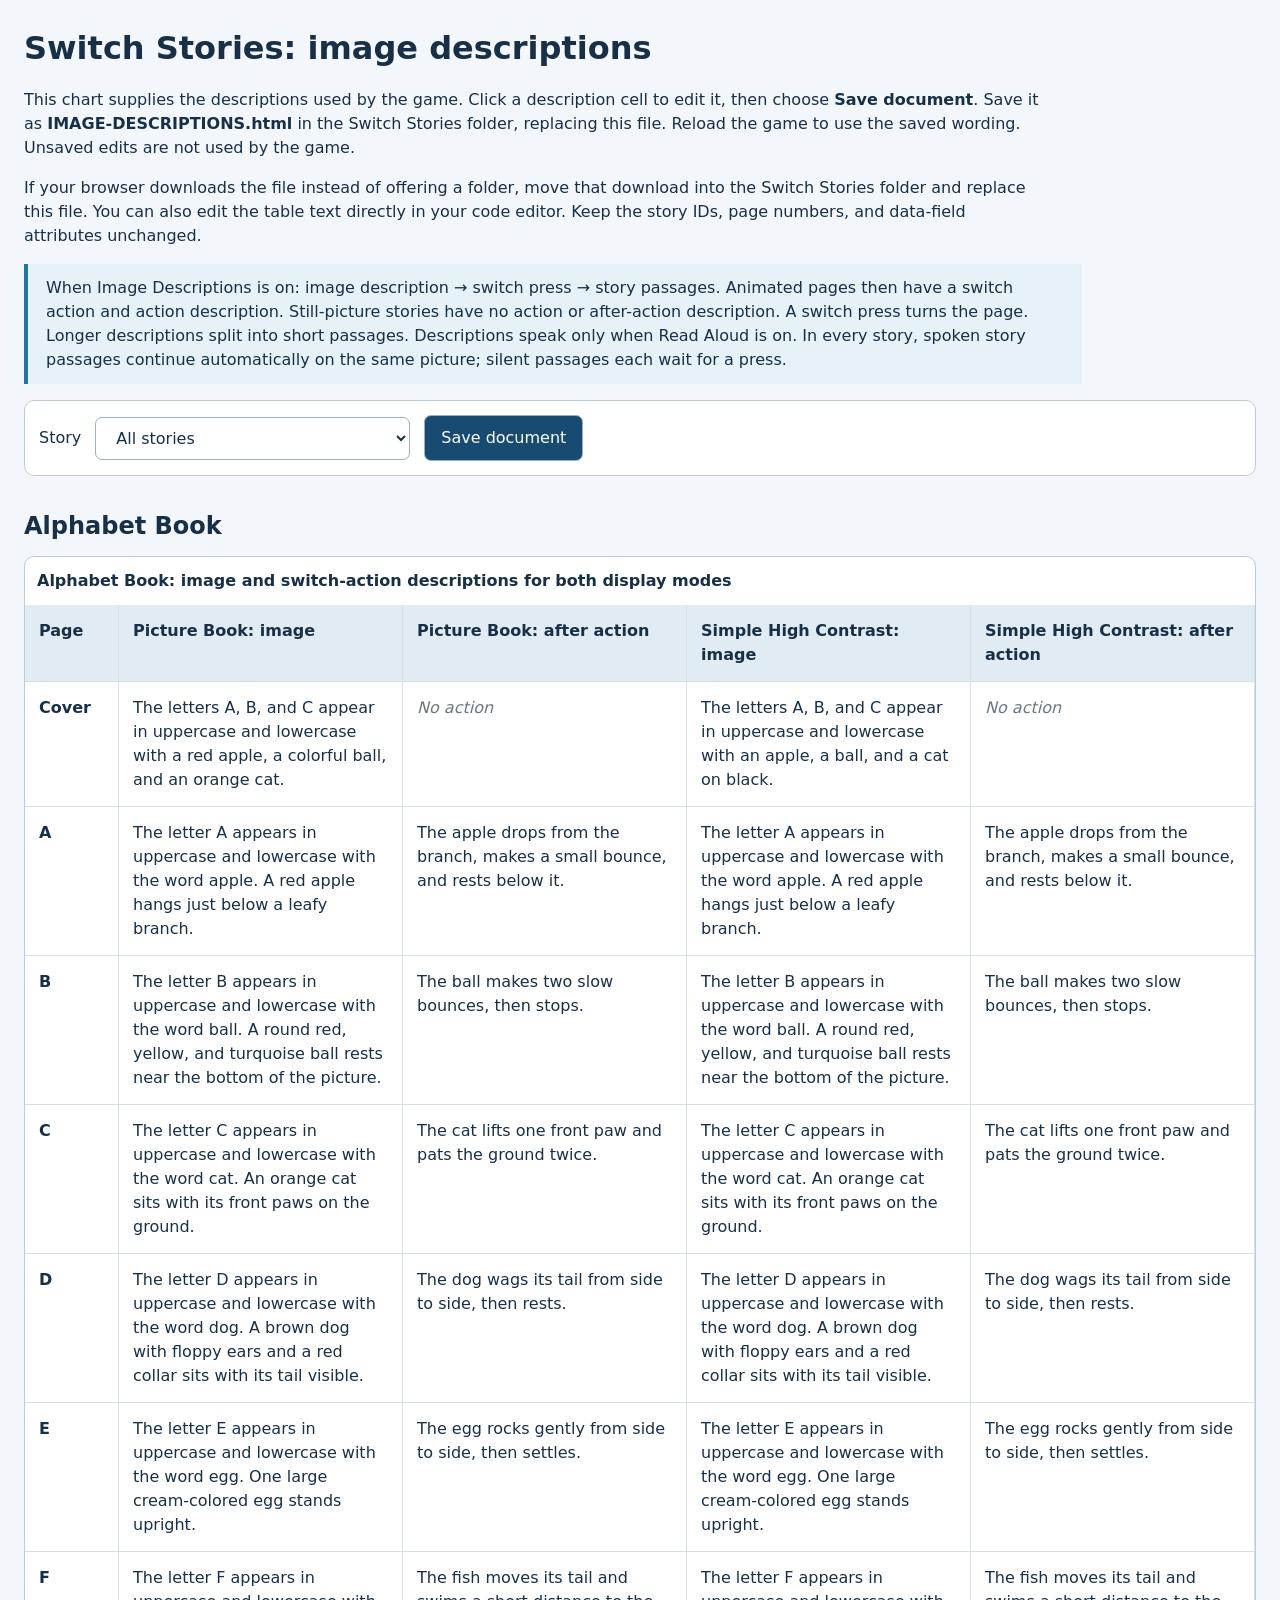
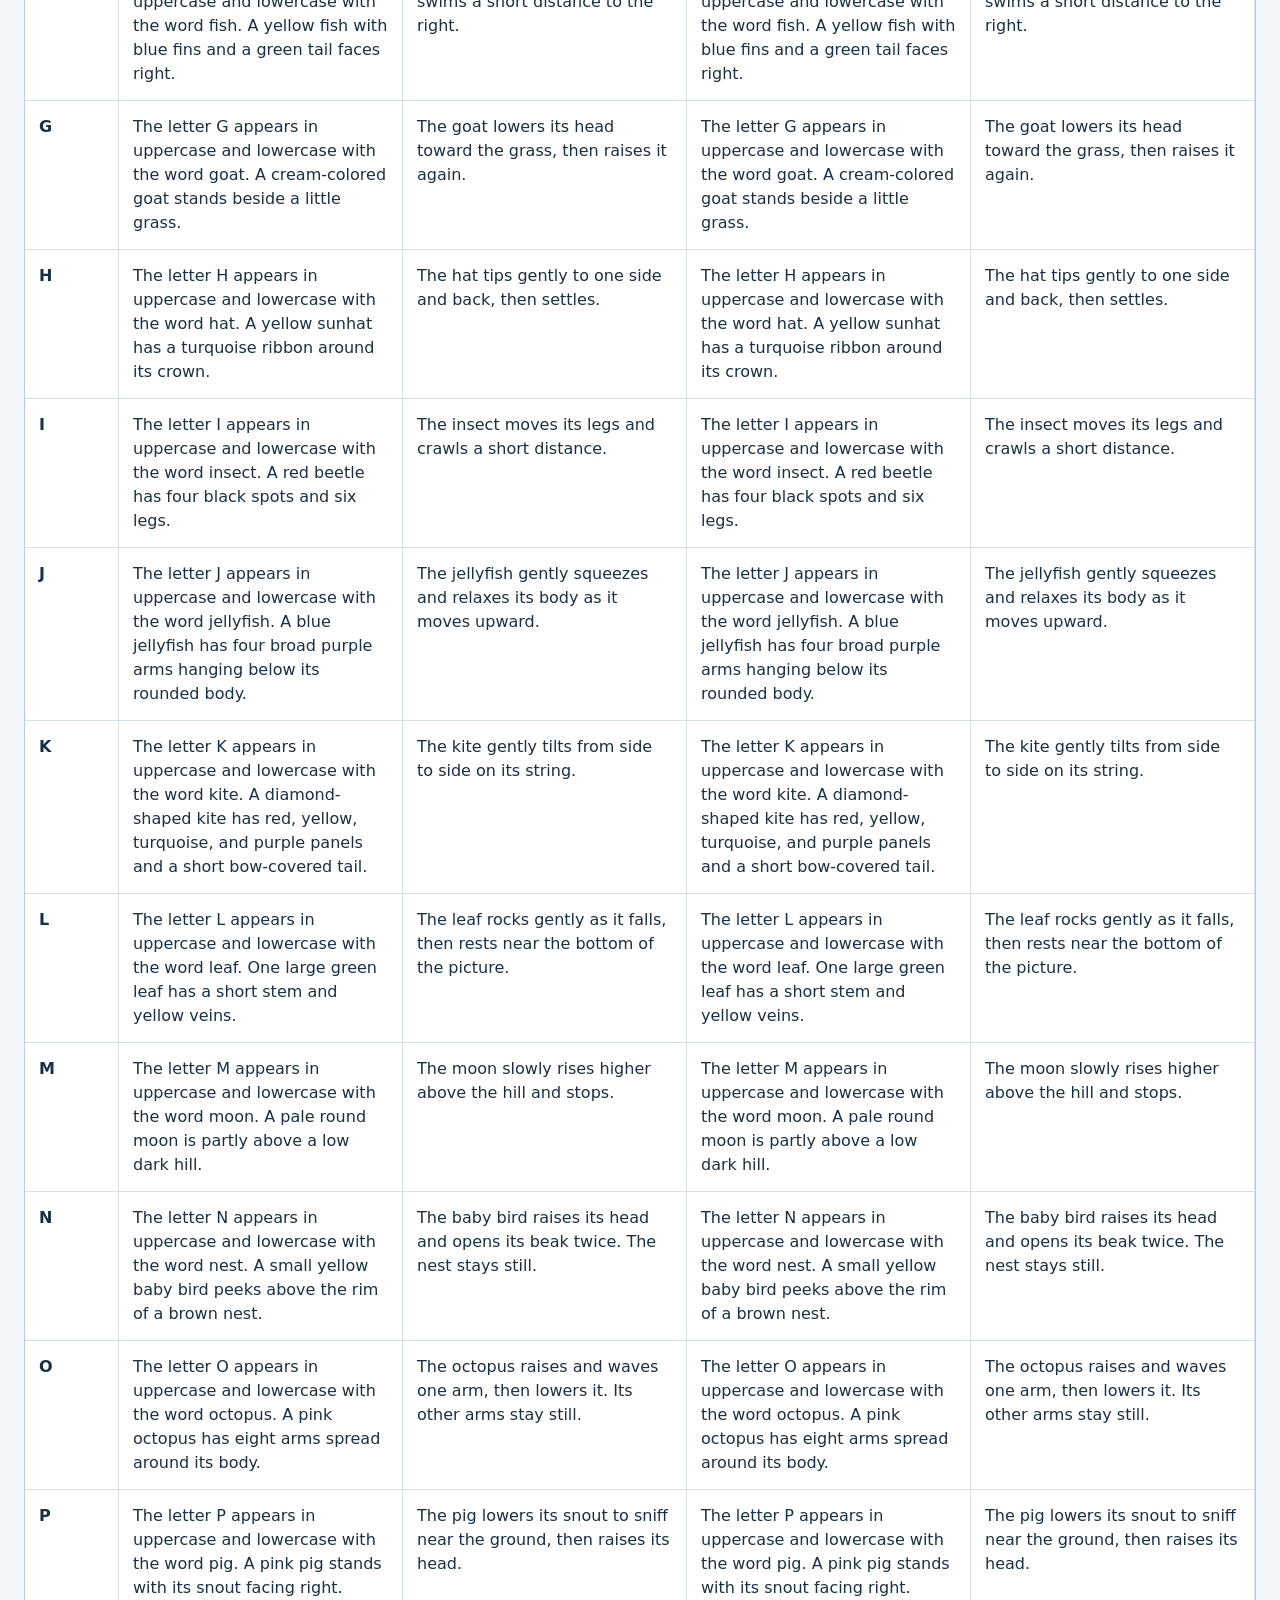
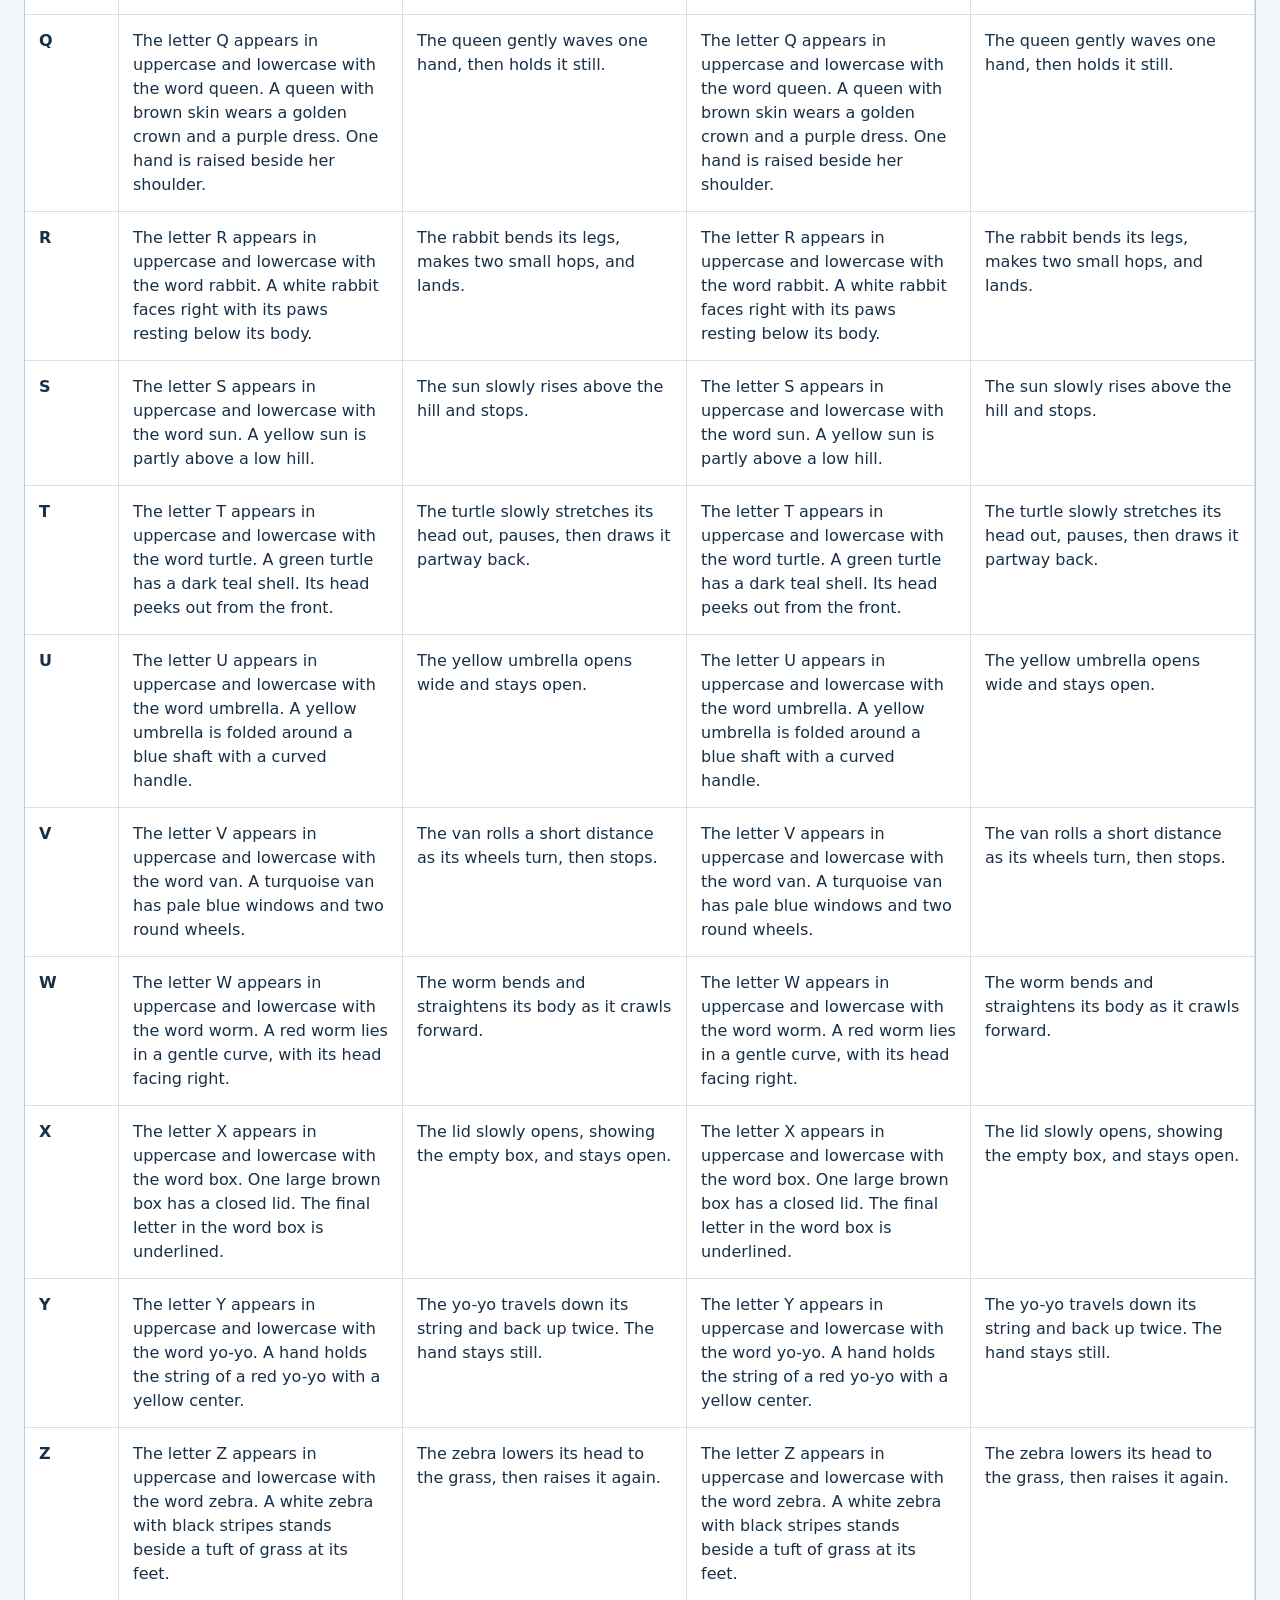
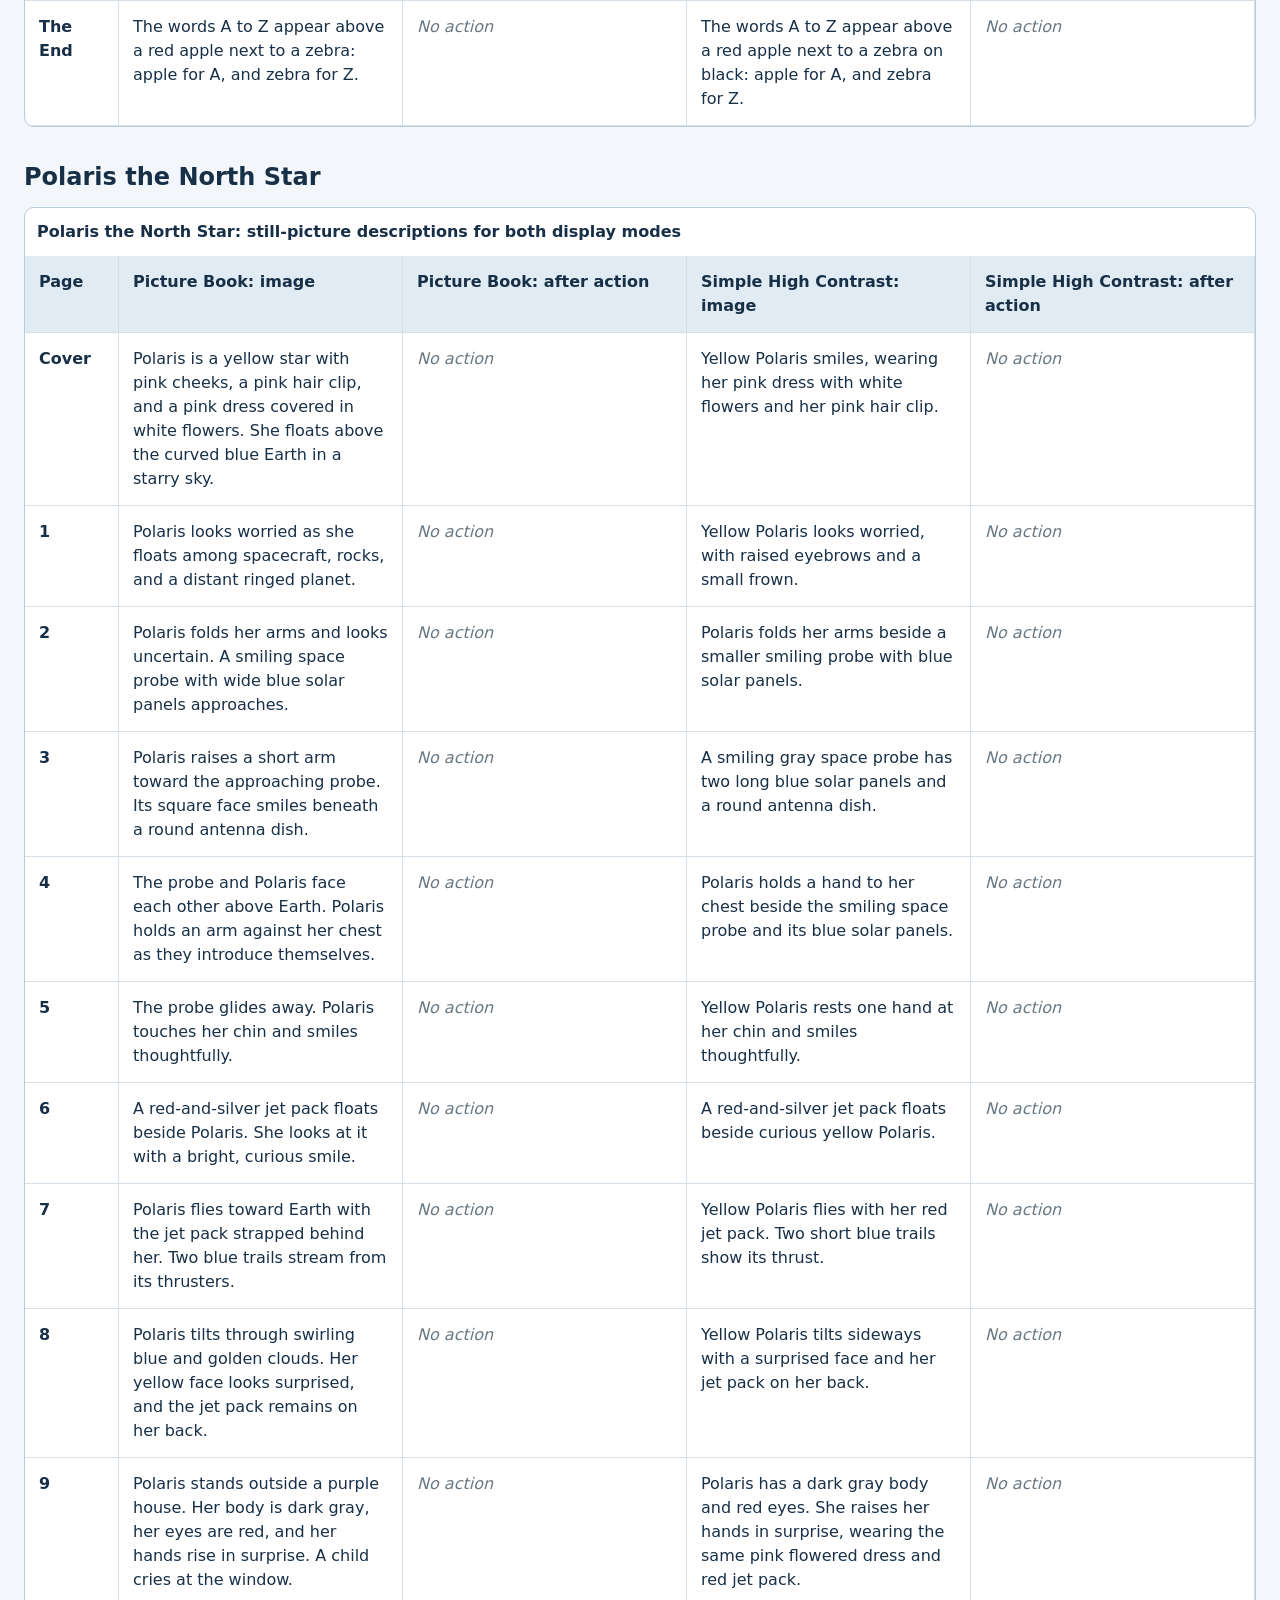
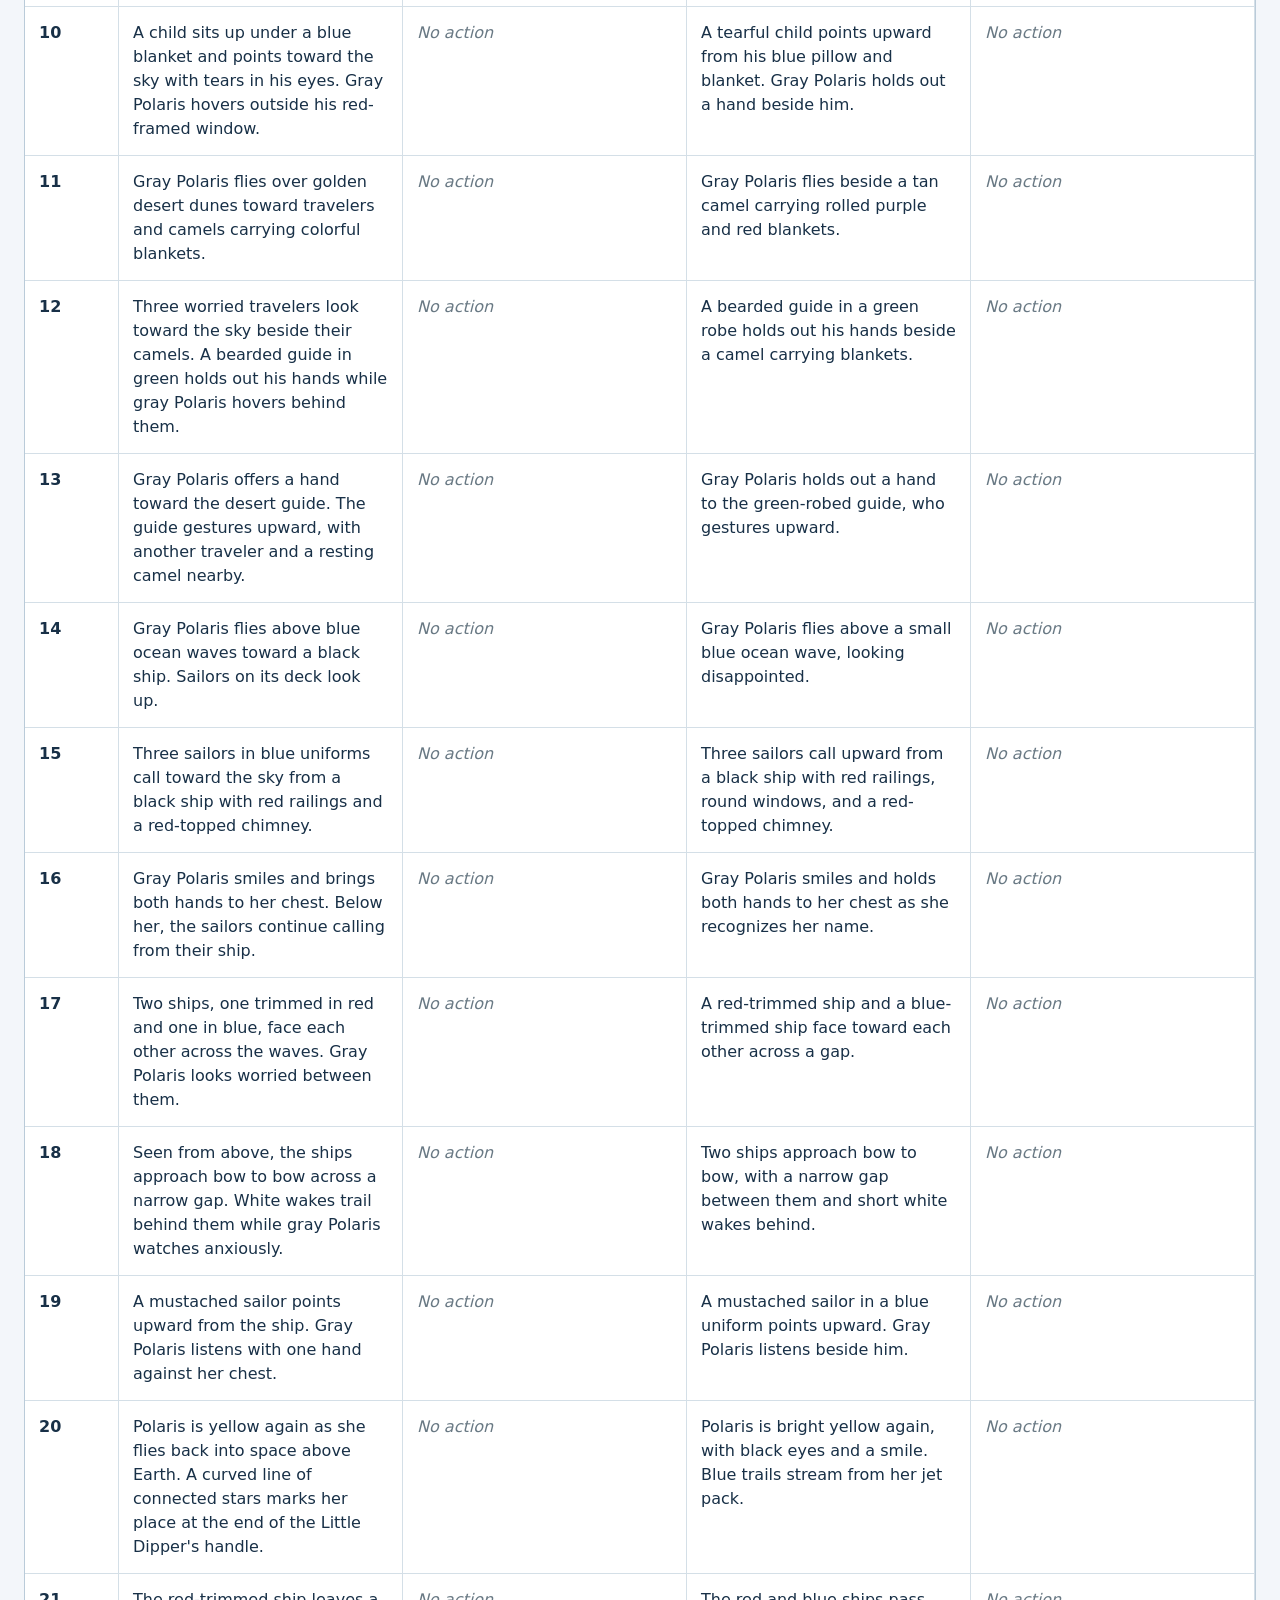
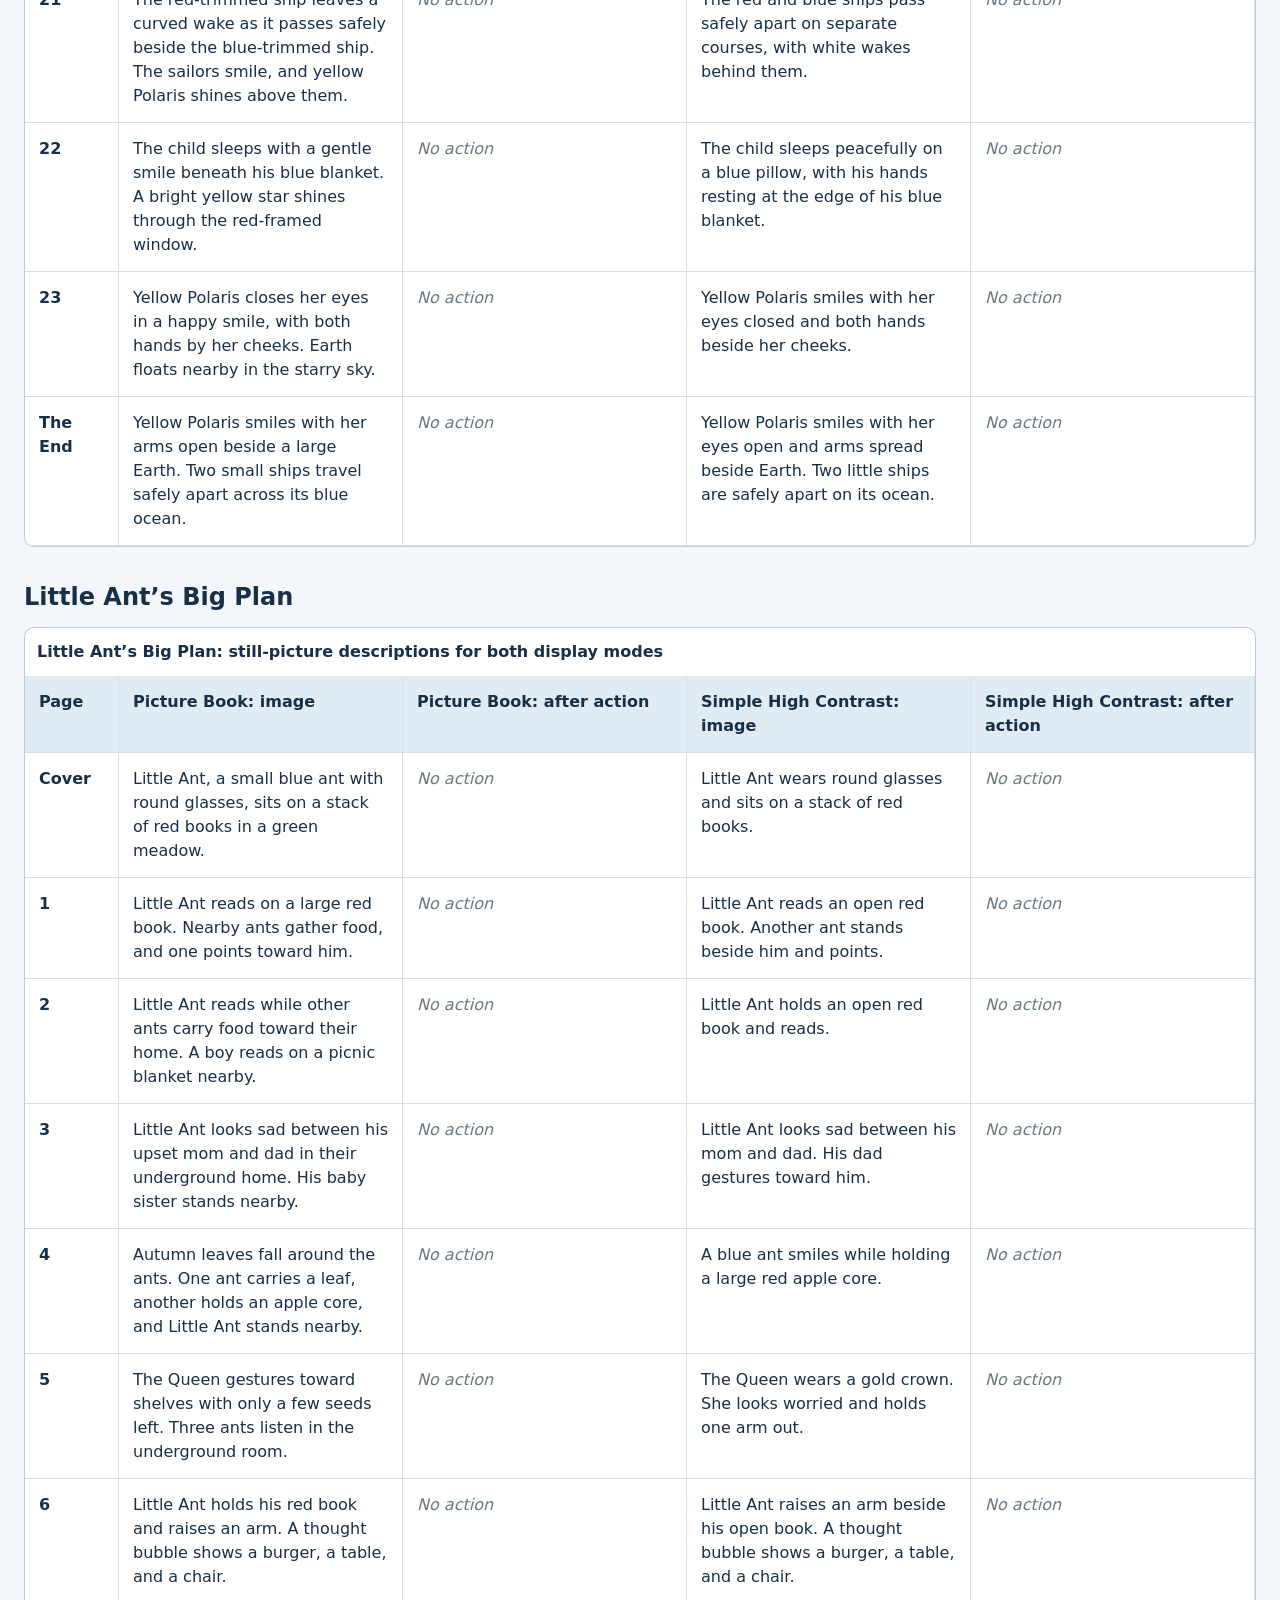
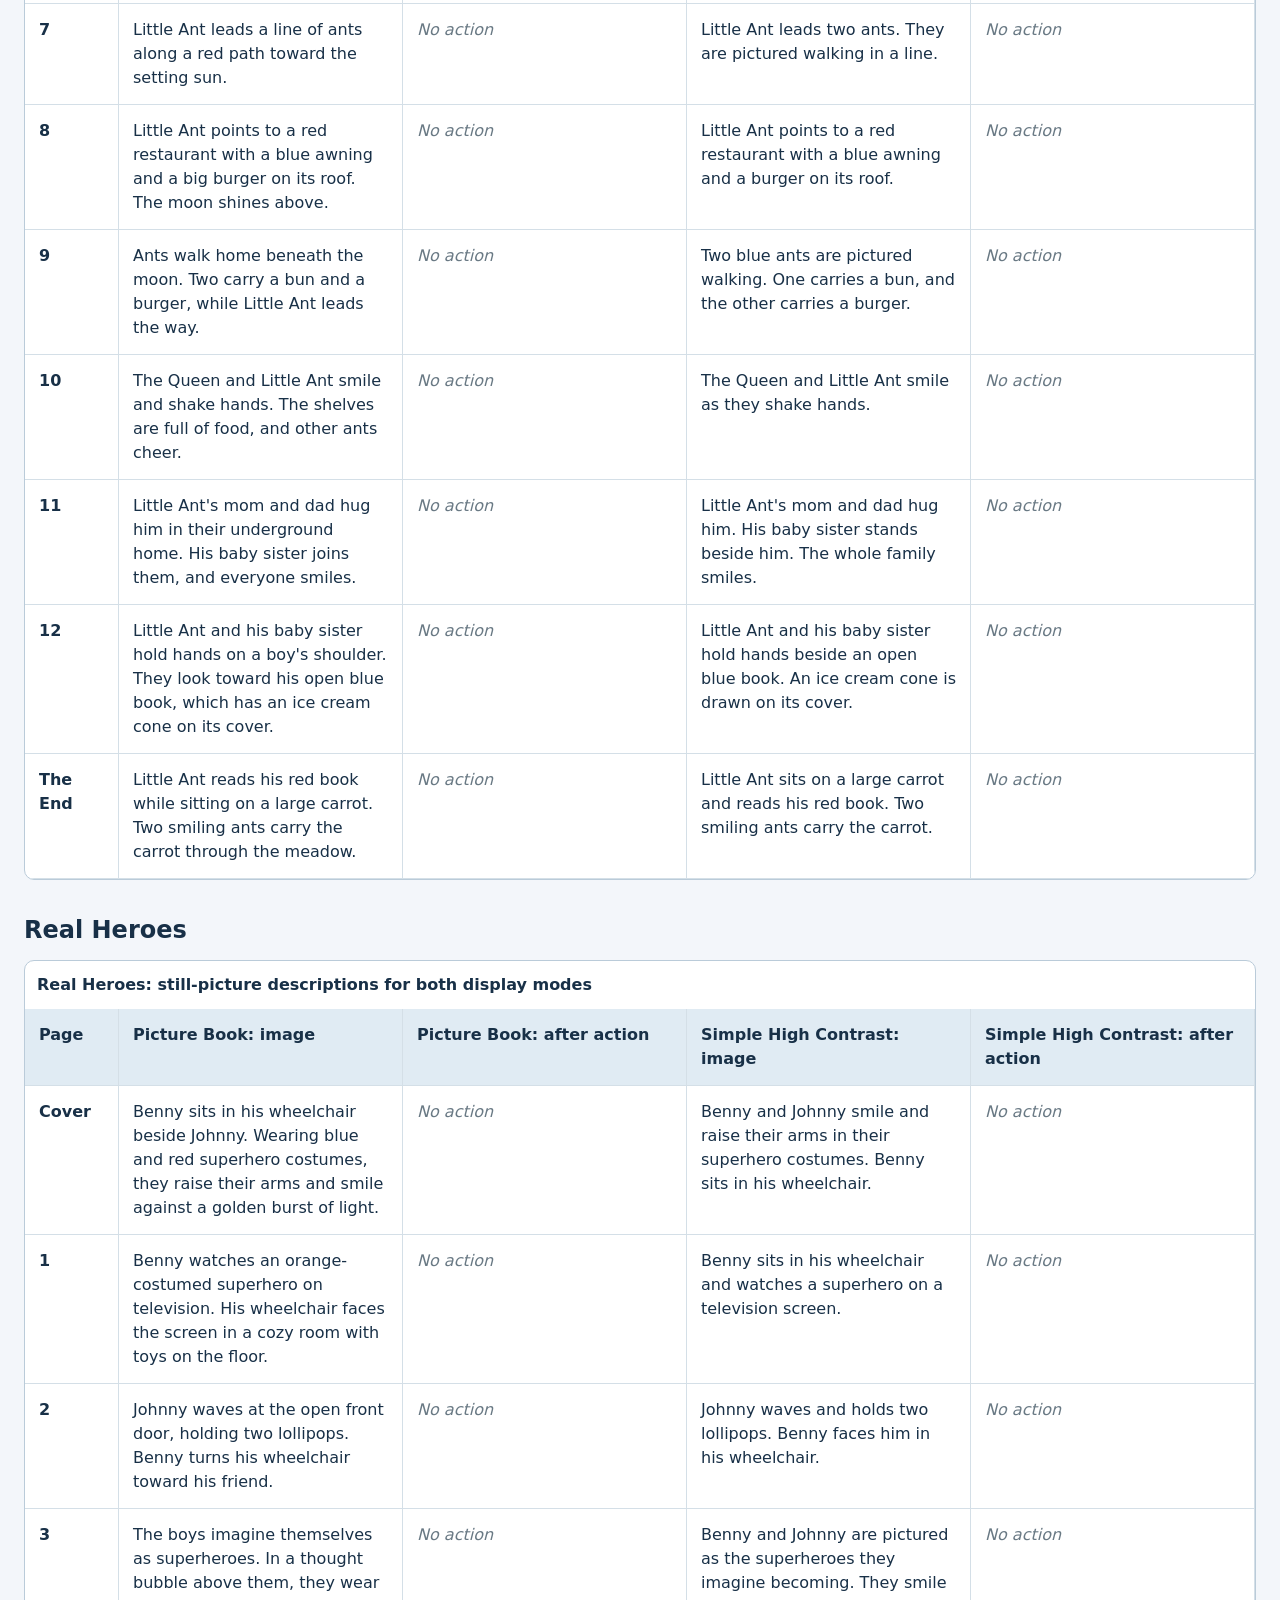
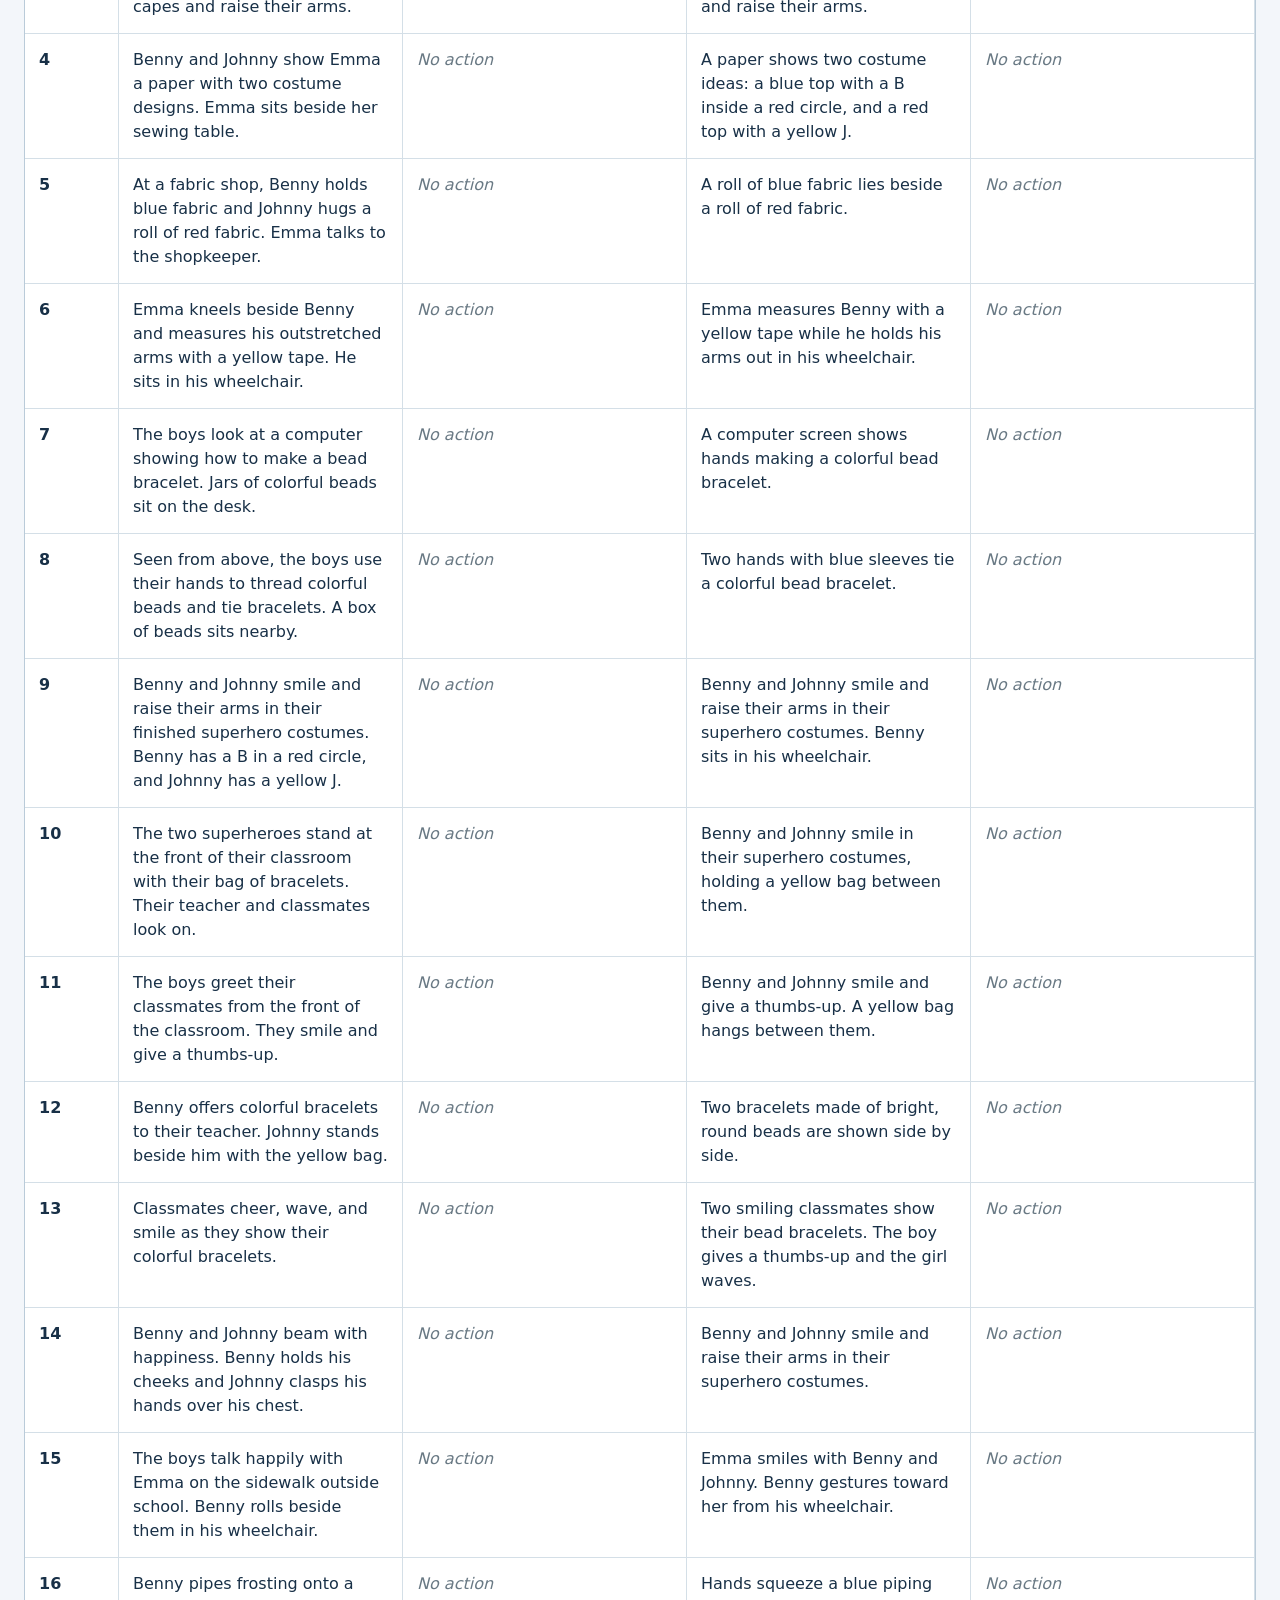
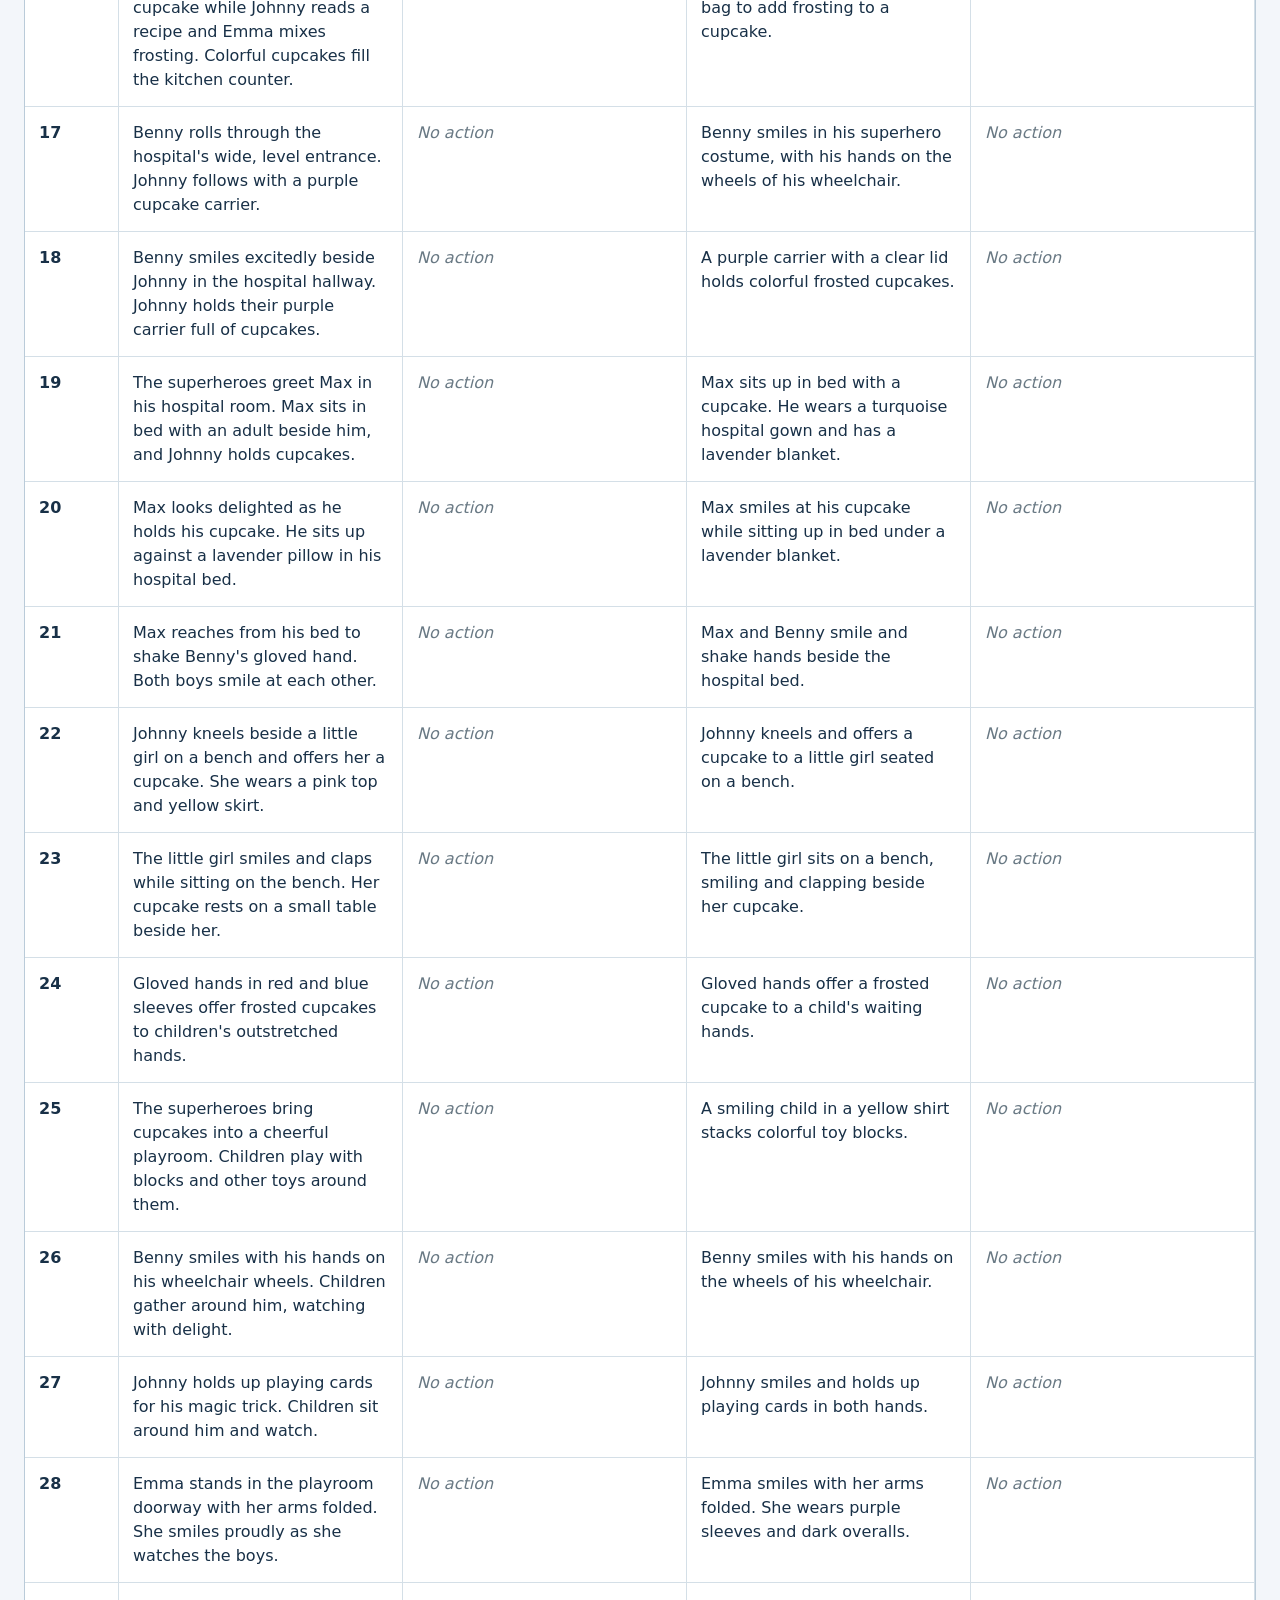
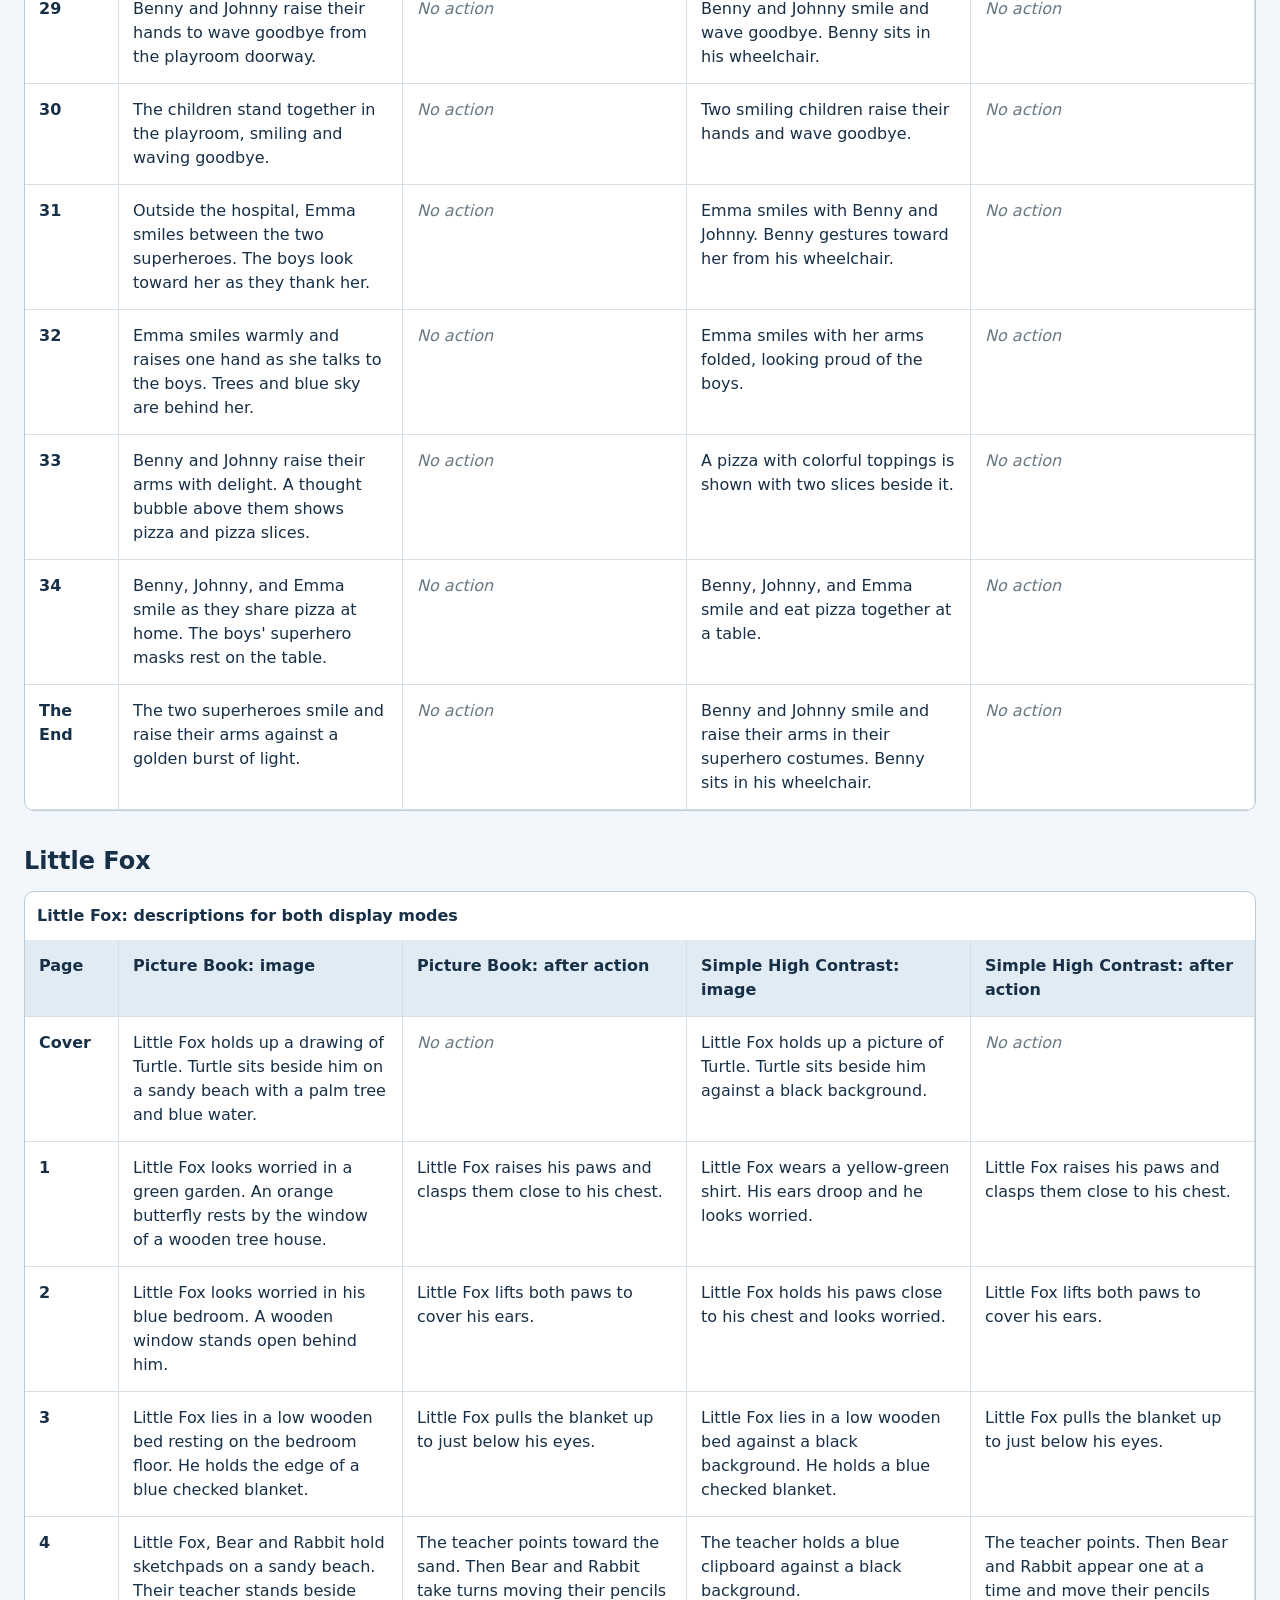
==== commit 4ff8f3e4: "Switch Stories: Alphabet Book and Polaris the North Star from the PC Hub New books: Alphabet Book (P" ====
--- a/IMAGE-DESCRIPTIONS.html
+++ b/IMAGE-DESCRIPTIONS.html
@@ -23,9 +23,76 @@
 <p class="editor-help">If your browser downloads the file instead of offering a folder, move that download into the Switch Stories folder and replace this file. You can also edit the table text directly in your code editor. Keep the story IDs, page numbers, and data-field attributes unchanged.</p>
 <p class="note">When Image Descriptions is on: image description → switch press → story passages. Animated pages then have a switch action and action description. Still-picture stories have no action or after-action description. A switch press turns the page. Longer descriptions split into short passages. Descriptions speak only when Read Aloud is on. In every story, spoken story passages continue automatically on the same picture; silent passages each wait for a press.</p>
 <div class="toolbar">
-<label for="story-filter">Story</label><select id="story-filter"><option value="">All stories</option><option value="little-ants-big-plan">Little Ant’s Big Plan</option><option value="real-heroes">Real Heroes</option><option value="little-fox">Little Fox</option><option value="cat-and-dog-tea">Cat and Dog Tea</option><option value="froggy-family-goes-to-cape-cod">Froggy Family Goes To Cape Cod</option><option value="rocky-says-hello">Rocky Says Hello</option><option value="lily-loves-books">Lily Loves Books</option><option value="the-bright-night">The Bright Night</option></select>
+<label for="story-filter">Story</label><select id="story-filter"><option value="">All stories</option><option value="abcd">Alphabet Book</option><option value="polaris-the-north-star">Polaris the North Star</option><option value="little-ants-big-plan">Little Ant’s Big Plan</option><option value="real-heroes">Real Heroes</option><option value="little-fox">Little Fox</option><option value="cat-and-dog-tea">Cat and Dog Tea</option><option value="froggy-family-goes-to-cape-cod">Froggy Family Goes To Cape Cod</option><option value="rocky-says-hello">Rocky Says Hello</option><option value="lily-loves-books">Lily Loves Books</option><option value="the-bright-night">The Bright Night</option></select>
 <button id="save-chart" type="button">Save document</button><span id="save-status" role="status"></span>
 </div>
+<section data-story-section="abcd">
+<h2>Alphabet Book</h2>
+<div class="table-scroll"><table><caption>Alphabet Book: image and switch-action descriptions for both display modes</caption>
+<thead><tr><th scope="col">Page</th><th scope="col">Picture Book: image</th><th scope="col">Picture Book: after action</th><th scope="col">Simple High Contrast: image</th><th scope="col">Simple High Contrast: after action</th></tr></thead>
+<tbody>
+<tr data-story="abcd" data-page="0"><th scope="row">Cover</th><td data-field="bookImage">The letters A, B, and C appear in uppercase and lowercase with a red apple, a colorful ball, and an orange cat.</td><td data-field="bookAction"></td><td data-field="simpleImage">The letters A, B, and C appear in uppercase and lowercase with an apple, a ball, and a cat on black.</td><td data-field="simpleAction"></td></tr>
+<tr data-story="abcd" data-page="1"><th scope="row">A</th><td data-field="bookImage">The letter A appears in uppercase and lowercase with the word apple. A red apple hangs just below a leafy branch.</td><td data-field="bookAction">The apple drops from the branch, makes a small bounce, and rests below it.</td><td data-field="simpleImage">The letter A appears in uppercase and lowercase with the word apple. A red apple hangs just below a leafy branch.</td><td data-field="simpleAction">The apple drops from the branch, makes a small bounce, and rests below it.</td></tr>
+<tr data-story="abcd" data-page="2"><th scope="row">B</th><td data-field="bookImage">The letter B appears in uppercase and lowercase with the word ball. A round red, yellow, and turquoise ball rests near the bottom of the picture.</td><td data-field="bookAction">The ball makes two slow bounces, then stops.</td><td data-field="simpleImage">The letter B appears in uppercase and lowercase with the word ball. A round red, yellow, and turquoise ball rests near the bottom of the picture.</td><td data-field="simpleAction">The ball makes two slow bounces, then stops.</td></tr>
+<tr data-story="abcd" data-page="3"><th scope="row">C</th><td data-field="bookImage">The letter C appears in uppercase and lowercase with the word cat. An orange cat sits with its front paws on the ground.</td><td data-field="bookAction">The cat lifts one front paw and pats the ground twice.</td><td data-field="simpleImage">The letter C appears in uppercase and lowercase with the word cat. An orange cat sits with its front paws on the ground.</td><td data-field="simpleAction">The cat lifts one front paw and pats the ground twice.</td></tr>
+<tr data-story="abcd" data-page="4"><th scope="row">D</th><td data-field="bookImage">The letter D appears in uppercase and lowercase with the word dog. A brown dog with floppy ears and a red collar sits with its tail visible.</td><td data-field="bookAction">The dog wags its tail from side to side, then rests.</td><td data-field="simpleImage">The letter D appears in uppercase and lowercase with the word dog. A brown dog with floppy ears and a red collar sits with its tail visible.</td><td data-field="simpleAction">The dog wags its tail from side to side, then rests.</td></tr>
+<tr data-story="abcd" data-page="5"><th scope="row">E</th><td data-field="bookImage">The letter E appears in uppercase and lowercase with the word egg. One large cream-colored egg stands upright.</td><td data-field="bookAction">The egg rocks gently from side to side, then settles.</td><td data-field="simpleImage">The letter E appears in uppercase and lowercase with the word egg. One large cream-colored egg stands upright.</td><td data-field="simpleAction">The egg rocks gently from side to side, then settles.</td></tr>
+<tr data-story="abcd" data-page="6"><th scope="row">F</th><td data-field="bookImage">The letter F appears in uppercase and lowercase with the word fish. A yellow fish with blue fins and a green tail faces right.</td><td data-field="bookAction">The fish moves its tail and swims a short distance to the right.</td><td data-field="simpleImage">The letter F appears in uppercase and lowercase with the word fish. A yellow fish with blue fins and a green tail faces right.</td><td data-field="simpleAction">The fish moves its tail and swims a short distance to the right.</td></tr>
+<tr data-story="abcd" data-page="7"><th scope="row">G</th><td data-field="bookImage">The letter G appears in uppercase and lowercase with the word goat. A cream-colored goat stands beside a little grass.</td><td data-field="bookAction">The goat lowers its head toward the grass, then raises it again.</td><td data-field="simpleImage">The letter G appears in uppercase and lowercase with the word goat. A cream-colored goat stands beside a little grass.</td><td data-field="simpleAction">The goat lowers its head toward the grass, then raises it again.</td></tr>
+<tr data-story="abcd" data-page="8"><th scope="row">H</th><td data-field="bookImage">The letter H appears in uppercase and lowercase with the word hat. A yellow sunhat has a turquoise ribbon around its crown.</td><td data-field="bookAction">The hat tips gently to one side and back, then settles.</td><td data-field="simpleImage">The letter H appears in uppercase and lowercase with the word hat. A yellow sunhat has a turquoise ribbon around its crown.</td><td data-field="simpleAction">The hat tips gently to one side and back, then settles.</td></tr>
+<tr data-story="abcd" data-page="9"><th scope="row">I</th><td data-field="bookImage">The letter I appears in uppercase and lowercase with the word insect. A red beetle has four black spots and six legs.</td><td data-field="bookAction">The insect moves its legs and crawls a short distance.</td><td data-field="simpleImage">The letter I appears in uppercase and lowercase with the word insect. A red beetle has four black spots and six legs.</td><td data-field="simpleAction">The insect moves its legs and crawls a short distance.</td></tr>
+<tr data-story="abcd" data-page="10"><th scope="row">J</th><td data-field="bookImage">The letter J appears in uppercase and lowercase with the word jellyfish. A blue jellyfish has four broad purple arms hanging below its rounded body.</td><td data-field="bookAction">The jellyfish gently squeezes and relaxes its body as it moves upward.</td><td data-field="simpleImage">The letter J appears in uppercase and lowercase with the word jellyfish. A blue jellyfish has four broad purple arms hanging below its rounded body.</td><td data-field="simpleAction">The jellyfish gently squeezes and relaxes its body as it moves upward.</td></tr>
+<tr data-story="abcd" data-page="11"><th scope="row">K</th><td data-field="bookImage">The letter K appears in uppercase and lowercase with the word kite. A diamond-shaped kite has red, yellow, turquoise, and purple panels and a short bow-covered tail.</td><td data-field="bookAction">The kite gently tilts from side to side on its string.</td><td data-field="simpleImage">The letter K appears in uppercase and lowercase with the word kite. A diamond-shaped kite has red, yellow, turquoise, and purple panels and a short bow-covered tail.</td><td data-field="simpleAction">The kite gently tilts from side to side on its string.</td></tr>
+<tr data-story="abcd" data-page="12"><th scope="row">L</th><td data-field="bookImage">The letter L appears in uppercase and lowercase with the word leaf. One large green leaf has a short stem and yellow veins.</td><td data-field="bookAction">The leaf rocks gently as it falls, then rests near the bottom of the picture.</td><td data-field="simpleImage">The letter L appears in uppercase and lowercase with the word leaf. One large green leaf has a short stem and yellow veins.</td><td data-field="simpleAction">The leaf rocks gently as it falls, then rests near the bottom of the picture.</td></tr>
+<tr data-story="abcd" data-page="13"><th scope="row">M</th><td data-field="bookImage">The letter M appears in uppercase and lowercase with the word moon. A pale round moon is partly above a low dark hill.</td><td data-field="bookAction">The moon slowly rises higher above the hill and stops.</td><td data-field="simpleImage">The letter M appears in uppercase and lowercase with the word moon. A pale round moon is partly above a low dark hill.</td><td data-field="simpleAction">The moon slowly rises higher above the hill and stops.</td></tr>
+<tr data-story="abcd" data-page="14"><th scope="row">N</th><td data-field="bookImage">The letter N appears in uppercase and lowercase with the word nest. A small yellow baby bird peeks above the rim of a brown nest.</td><td data-field="bookAction">The baby bird raises its head and opens its beak twice. The nest stays still.</td><td data-field="simpleImage">The letter N appears in uppercase and lowercase with the word nest. A small yellow baby bird peeks above the rim of a brown nest.</td><td data-field="simpleAction">The baby bird raises its head and opens its beak twice. The nest stays still.</td></tr>
+<tr data-story="abcd" data-page="15"><th scope="row">O</th><td data-field="bookImage">The letter O appears in uppercase and lowercase with the word octopus. A pink octopus has eight arms spread around its body.</td><td data-field="bookAction">The octopus raises and waves one arm, then lowers it. Its other arms stay still.</td><td data-field="simpleImage">The letter O appears in uppercase and lowercase with the word octopus. A pink octopus has eight arms spread around its body.</td><td data-field="simpleAction">The octopus raises and waves one arm, then lowers it. Its other arms stay still.</td></tr>
+<tr data-story="abcd" data-page="16"><th scope="row">P</th><td data-field="bookImage">The letter P appears in uppercase and lowercase with the word pig. A pink pig stands with its snout facing right.</td><td data-field="bookAction">The pig lowers its snout to sniff near the ground, then raises its head.</td><td data-field="simpleImage">The letter P appears in uppercase and lowercase with the word pig. A pink pig stands with its snout facing right.</td><td data-field="simpleAction">The pig lowers its snout to sniff near the ground, then raises its head.</td></tr>
+<tr data-story="abcd" data-page="17"><th scope="row">Q</th><td data-field="bookImage">The letter Q appears in uppercase and lowercase with the word queen. A queen with brown skin wears a golden crown and a purple dress. One hand is raised beside her shoulder.</td><td data-field="bookAction">The queen gently waves one hand, then holds it still.</td><td data-field="simpleImage">The letter Q appears in uppercase and lowercase with the word queen. A queen with brown skin wears a golden crown and a purple dress. One hand is raised beside her shoulder.</td><td data-field="simpleAction">The queen gently waves one hand, then holds it still.</td></tr>
+<tr data-story="abcd" data-page="18"><th scope="row">R</th><td data-field="bookImage">The letter R appears in uppercase and lowercase with the word rabbit. A white rabbit faces right with its paws resting below its body.</td><td data-field="bookAction">The rabbit bends its legs, makes two small hops, and lands.</td><td data-field="simpleImage">The letter R appears in uppercase and lowercase with the word rabbit. A white rabbit faces right with its paws resting below its body.</td><td data-field="simpleAction">The rabbit bends its legs, makes two small hops, and lands.</td></tr>
+<tr data-story="abcd" data-page="19"><th scope="row">S</th><td data-field="bookImage">The letter S appears in uppercase and lowercase with the word sun. A yellow sun is partly above a low hill.</td><td data-field="bookAction">The sun slowly rises above the hill and stops.</td><td data-field="simpleImage">The letter S appears in uppercase and lowercase with the word sun. A yellow sun is partly above a low hill.</td><td data-field="simpleAction">The sun slowly rises above the hill and stops.</td></tr>
+<tr data-story="abcd" data-page="20"><th scope="row">T</th><td data-field="bookImage">The letter T appears in uppercase and lowercase with the word turtle. A green turtle has a dark teal shell. Its head peeks out from the front.</td><td data-field="bookAction">The turtle slowly stretches its head out, pauses, then draws it partway back.</td><td data-field="simpleImage">The letter T appears in uppercase and lowercase with the word turtle. A green turtle has a dark teal shell. Its head peeks out from the front.</td><td data-field="simpleAction">The turtle slowly stretches its head out, pauses, then draws it partway back.</td></tr>
+<tr data-story="abcd" data-page="21"><th scope="row">U</th><td data-field="bookImage">The letter U appears in uppercase and lowercase with the word umbrella. A yellow umbrella is folded around a blue shaft with a curved handle.</td><td data-field="bookAction">The yellow umbrella opens wide and stays open.</td><td data-field="simpleImage">The letter U appears in uppercase and lowercase with the word umbrella. A yellow umbrella is folded around a blue shaft with a curved handle.</td><td data-field="simpleAction">The yellow umbrella opens wide and stays open.</td></tr>
+<tr data-story="abcd" data-page="22"><th scope="row">V</th><td data-field="bookImage">The letter V appears in uppercase and lowercase with the word van. A turquoise van has pale blue windows and two round wheels.</td><td data-field="bookAction">The van rolls a short distance as its wheels turn, then stops.</td><td data-field="simpleImage">The letter V appears in uppercase and lowercase with the word van. A turquoise van has pale blue windows and two round wheels.</td><td data-field="simpleAction">The van rolls a short distance as its wheels turn, then stops.</td></tr>
+<tr data-story="abcd" data-page="23"><th scope="row">W</th><td data-field="bookImage">The letter W appears in uppercase and lowercase with the word worm. A red worm lies in a gentle curve, with its head facing right.</td><td data-field="bookAction">The worm bends and straightens its body as it crawls forward.</td><td data-field="simpleImage">The letter W appears in uppercase and lowercase with the word worm. A red worm lies in a gentle curve, with its head facing right.</td><td data-field="simpleAction">The worm bends and straightens its body as it crawls forward.</td></tr>
+<tr data-story="abcd" data-page="24"><th scope="row">X</th><td data-field="bookImage">The letter X appears in uppercase and lowercase with the word box. One large brown box has a closed lid. The final letter in the word box is underlined.</td><td data-field="bookAction">The lid slowly opens, showing the empty box, and stays open.</td><td data-field="simpleImage">The letter X appears in uppercase and lowercase with the word box. One large brown box has a closed lid. The final letter in the word box is underlined.</td><td data-field="simpleAction">The lid slowly opens, showing the empty box, and stays open.</td></tr>
+<tr data-story="abcd" data-page="25"><th scope="row">Y</th><td data-field="bookImage">The letter Y appears in uppercase and lowercase with the word yo-yo. A hand holds the string of a red yo-yo with a yellow center.</td><td data-field="bookAction">The yo-yo travels down its string and back up twice. The hand stays still.</td><td data-field="simpleImage">The letter Y appears in uppercase and lowercase with the word yo-yo. A hand holds the string of a red yo-yo with a yellow center.</td><td data-field="simpleAction">The yo-yo travels down its string and back up twice. The hand stays still.</td></tr>
+<tr data-story="abcd" data-page="26"><th scope="row">Z</th><td data-field="bookImage">The letter Z appears in uppercase and lowercase with the word zebra. A white zebra with black stripes stands beside a tuft of grass at its feet.</td><td data-field="bookAction">The zebra lowers its head to the grass, then raises it again.</td><td data-field="simpleImage">The letter Z appears in uppercase and lowercase with the word zebra. A white zebra with black stripes stands beside a tuft of grass at its feet.</td><td data-field="simpleAction">The zebra lowers its head to the grass, then raises it again.</td></tr>
+<tr data-story="abcd" data-page="27"><th scope="row">The End</th><td data-field="bookImage">The words A to Z appear above a red apple next to a zebra: apple for A, and zebra for Z.</td><td data-field="bookAction"></td><td data-field="simpleImage">The words A to Z appear above a red apple next to a zebra on black: apple for A, and zebra for Z.</td><td data-field="simpleAction"></td></tr>
+</tbody></table></div>
+</section>
+<section data-story-section="polaris-the-north-star">
+<h2>Polaris the North Star</h2>
+<div class="table-scroll"><table><caption>Polaris the North Star: still-picture descriptions for both display modes</caption>
+<thead><tr><th scope="col">Page</th><th scope="col">Picture Book: image</th><th scope="col">Picture Book: after action</th><th scope="col">Simple High Contrast: image</th><th scope="col">Simple High Contrast: after action</th></tr></thead>
+<tbody>
+<tr data-story="polaris-the-north-star" data-page="0"><th scope="row">Cover</th><td data-field="bookImage">Polaris is a yellow star with pink cheeks, a pink hair clip, and a pink dress covered in white flowers. She floats above the curved blue Earth in a starry sky.</td><td data-field="bookAction"></td><td data-field="simpleImage">Yellow Polaris smiles, wearing her pink dress with white flowers and her pink hair clip.</td><td data-field="simpleAction"></td></tr>
+<tr data-story="polaris-the-north-star" data-page="1"><th scope="row">1</th><td data-field="bookImage">Polaris looks worried as she floats among spacecraft, rocks, and a distant ringed planet.</td><td data-field="bookAction"></td><td data-field="simpleImage">Yellow Polaris looks worried, with raised eyebrows and a small frown.</td><td data-field="simpleAction"></td></tr>
+<tr data-story="polaris-the-north-star" data-page="2"><th scope="row">2</th><td data-field="bookImage">Polaris folds her arms and looks uncertain. A smiling space probe with wide blue solar panels approaches.</td><td data-field="bookAction"></td><td data-field="simpleImage">Polaris folds her arms beside a smaller smiling probe with blue solar panels.</td><td data-field="simpleAction"></td></tr>
+<tr data-story="polaris-the-north-star" data-page="3"><th scope="row">3</th><td data-field="bookImage">Polaris raises a short arm toward the approaching probe. Its square face smiles beneath a round antenna dish.</td><td data-field="bookAction"></td><td data-field="simpleImage">A smiling gray space probe has two long blue solar panels and a round antenna dish.</td><td data-field="simpleAction"></td></tr>
+<tr data-story="polaris-the-north-star" data-page="4"><th scope="row">4</th><td data-field="bookImage">The probe and Polaris face each other above Earth. Polaris holds an arm against her chest as they introduce themselves.</td><td data-field="bookAction"></td><td data-field="simpleImage">Polaris holds a hand to her chest beside the smiling space probe and its blue solar panels.</td><td data-field="simpleAction"></td></tr>
+<tr data-story="polaris-the-north-star" data-page="5"><th scope="row">5</th><td data-field="bookImage">The probe glides away. Polaris touches her chin and smiles thoughtfully.</td><td data-field="bookAction"></td><td data-field="simpleImage">Yellow Polaris rests one hand at her chin and smiles thoughtfully.</td><td data-field="simpleAction"></td></tr>
+<tr data-story="polaris-the-north-star" data-page="6"><th scope="row">6</th><td data-field="bookImage">A red-and-silver jet pack floats beside Polaris. She looks at it with a bright, curious smile.</td><td data-field="bookAction"></td><td data-field="simpleImage">A red-and-silver jet pack floats beside curious yellow Polaris.</td><td data-field="simpleAction"></td></tr>
+<tr data-story="polaris-the-north-star" data-page="7"><th scope="row">7</th><td data-field="bookImage">Polaris flies toward Earth with the jet pack strapped behind her. Two blue trails stream from its thrusters.</td><td data-field="bookAction"></td><td data-field="simpleImage">Yellow Polaris flies with her red jet pack. Two short blue trails show its thrust.</td><td data-field="simpleAction"></td></tr>
+<tr data-story="polaris-the-north-star" data-page="8"><th scope="row">8</th><td data-field="bookImage">Polaris tilts through swirling blue and golden clouds. Her yellow face looks surprised, and the jet pack remains on her back.</td><td data-field="bookAction"></td><td data-field="simpleImage">Yellow Polaris tilts sideways with a surprised face and her jet pack on her back.</td><td data-field="simpleAction"></td></tr>
+<tr data-story="polaris-the-north-star" data-page="9"><th scope="row">9</th><td data-field="bookImage">Polaris stands outside a purple house. Her body is dark gray, her eyes are red, and her hands rise in surprise. A child cries at the window.</td><td data-field="bookAction"></td><td data-field="simpleImage">Polaris has a dark gray body and red eyes. She raises her hands in surprise, wearing the same pink flowered dress and red jet pack.</td><td data-field="simpleAction"></td></tr>
+<tr data-story="polaris-the-north-star" data-page="10"><th scope="row">10</th><td data-field="bookImage">A child sits up under a blue blanket and points toward the sky with tears in his eyes. Gray Polaris hovers outside his red-framed window.</td><td data-field="bookAction"></td><td data-field="simpleImage">A tearful child points upward from his blue pillow and blanket. Gray Polaris holds out a hand beside him.</td><td data-field="simpleAction"></td></tr>
+<tr data-story="polaris-the-north-star" data-page="11"><th scope="row">11</th><td data-field="bookImage">Gray Polaris flies over golden desert dunes toward travelers and camels carrying colorful blankets.</td><td data-field="bookAction"></td><td data-field="simpleImage">Gray Polaris flies beside a tan camel carrying rolled purple and red blankets.</td><td data-field="simpleAction"></td></tr>
+<tr data-story="polaris-the-north-star" data-page="12"><th scope="row">12</th><td data-field="bookImage">Three worried travelers look toward the sky beside their camels. A bearded guide in green holds out his hands while gray Polaris hovers behind them.</td><td data-field="bookAction"></td><td data-field="simpleImage">A bearded guide in a green robe holds out his hands beside a camel carrying blankets.</td><td data-field="simpleAction"></td></tr>
+<tr data-story="polaris-the-north-star" data-page="13"><th scope="row">13</th><td data-field="bookImage">Gray Polaris offers a hand toward the desert guide. The guide gestures upward, with another traveler and a resting camel nearby.</td><td data-field="bookAction"></td><td data-field="simpleImage">Gray Polaris holds out a hand to the green-robed guide, who gestures upward.</td><td data-field="simpleAction"></td></tr>
+<tr data-story="polaris-the-north-star" data-page="14"><th scope="row">14</th><td data-field="bookImage">Gray Polaris flies above blue ocean waves toward a black ship. Sailors on its deck look up.</td><td data-field="bookAction"></td><td data-field="simpleImage">Gray Polaris flies above a small blue ocean wave, looking disappointed.</td><td data-field="simpleAction"></td></tr>
+<tr data-story="polaris-the-north-star" data-page="15"><th scope="row">15</th><td data-field="bookImage">Three sailors in blue uniforms call toward the sky from a black ship with red railings and a red-topped chimney.</td><td data-field="bookAction"></td><td data-field="simpleImage">Three sailors call upward from a black ship with red railings, round windows, and a red-topped chimney.</td><td data-field="simpleAction"></td></tr>
+<tr data-story="polaris-the-north-star" data-page="16"><th scope="row">16</th><td data-field="bookImage">Gray Polaris smiles and brings both hands to her chest. Below her, the sailors continue calling from their ship.</td><td data-field="bookAction"></td><td data-field="simpleImage">Gray Polaris smiles and holds both hands to her chest as she recognizes her name.</td><td data-field="simpleAction"></td></tr>
+<tr data-story="polaris-the-north-star" data-page="17"><th scope="row">17</th><td data-field="bookImage">Two ships, one trimmed in red and one in blue, face each other across the waves. Gray Polaris looks worried between them.</td><td data-field="bookAction"></td><td data-field="simpleImage">A red-trimmed ship and a blue-trimmed ship face toward each other across a gap.</td><td data-field="simpleAction"></td></tr>
+<tr data-story="polaris-the-north-star" data-page="18"><th scope="row">18</th><td data-field="bookImage">Seen from above, the ships approach bow to bow across a narrow gap. White wakes trail behind them while gray Polaris watches anxiously.</td><td data-field="bookAction"></td><td data-field="simpleImage">Two ships approach bow to bow, with a narrow gap between them and short white wakes behind.</td><td data-field="simpleAction"></td></tr>
+<tr data-story="polaris-the-north-star" data-page="19"><th scope="row">19</th><td data-field="bookImage">A mustached sailor points upward from the ship. Gray Polaris listens with one hand against her chest.</td><td data-field="bookAction"></td><td data-field="simpleImage">A mustached sailor in a blue uniform points upward. Gray Polaris listens beside him.</td><td data-field="simpleAction"></td></tr>
+<tr data-story="polaris-the-north-star" data-page="20"><th scope="row">20</th><td data-field="bookImage">Polaris is yellow again as she flies back into space above Earth. A curved line of connected stars marks her place at the end of the Little Dipper's handle.</td><td data-field="bookAction"></td><td data-field="simpleImage">Polaris is bright yellow again, with black eyes and a smile. Blue trails stream from her jet pack.</td><td data-field="simpleAction"></td></tr>
+<tr data-story="polaris-the-north-star" data-page="21"><th scope="row">21</th><td data-field="bookImage">The red-trimmed ship leaves a curved wake as it passes safely beside the blue-trimmed ship. The sailors smile, and yellow Polaris shines above them.</td><td data-field="bookAction"></td><td data-field="simpleImage">The red and blue ships pass safely apart on separate courses, with white wakes behind them.</td><td data-field="simpleAction"></td></tr>
+<tr data-story="polaris-the-north-star" data-page="22"><th scope="row">22</th><td data-field="bookImage">The child sleeps with a gentle smile beneath his blue blanket. A bright yellow star shines through the red-framed window.</td><td data-field="bookAction"></td><td data-field="simpleImage">The child sleeps peacefully on a blue pillow, with his hands resting at the edge of his blue blanket.</td><td data-field="simpleAction"></td></tr>
+<tr data-story="polaris-the-north-star" data-page="23"><th scope="row">23</th><td data-field="bookImage">Yellow Polaris closes her eyes in a happy smile, with both hands by her cheeks. Earth floats nearby in the starry sky.</td><td data-field="bookAction"></td><td data-field="simpleImage">Yellow Polaris smiles with her eyes closed and both hands beside her cheeks.</td><td data-field="simpleAction"></td></tr>
+<tr data-story="polaris-the-north-star" data-page="24"><th scope="row">The End</th><td data-field="bookImage">Yellow Polaris smiles with her arms open beside a large Earth. Two small ships travel safely apart across its blue ocean.</td><td data-field="bookAction"></td><td data-field="simpleImage">Yellow Polaris smiles with her eyes open and arms spread beside Earth. Two little ships are safely apart on its ocean.</td><td data-field="simpleAction"></td></tr>
+</tbody></table></div>
+</section>
 <section data-story-section="little-ants-big-plan">
 <h2>Little Ant’s Big Plan</h2>
 <div class="table-scroll"><table><caption>Little Ant’s Big Plan: still-picture descriptions for both display modes</caption>
